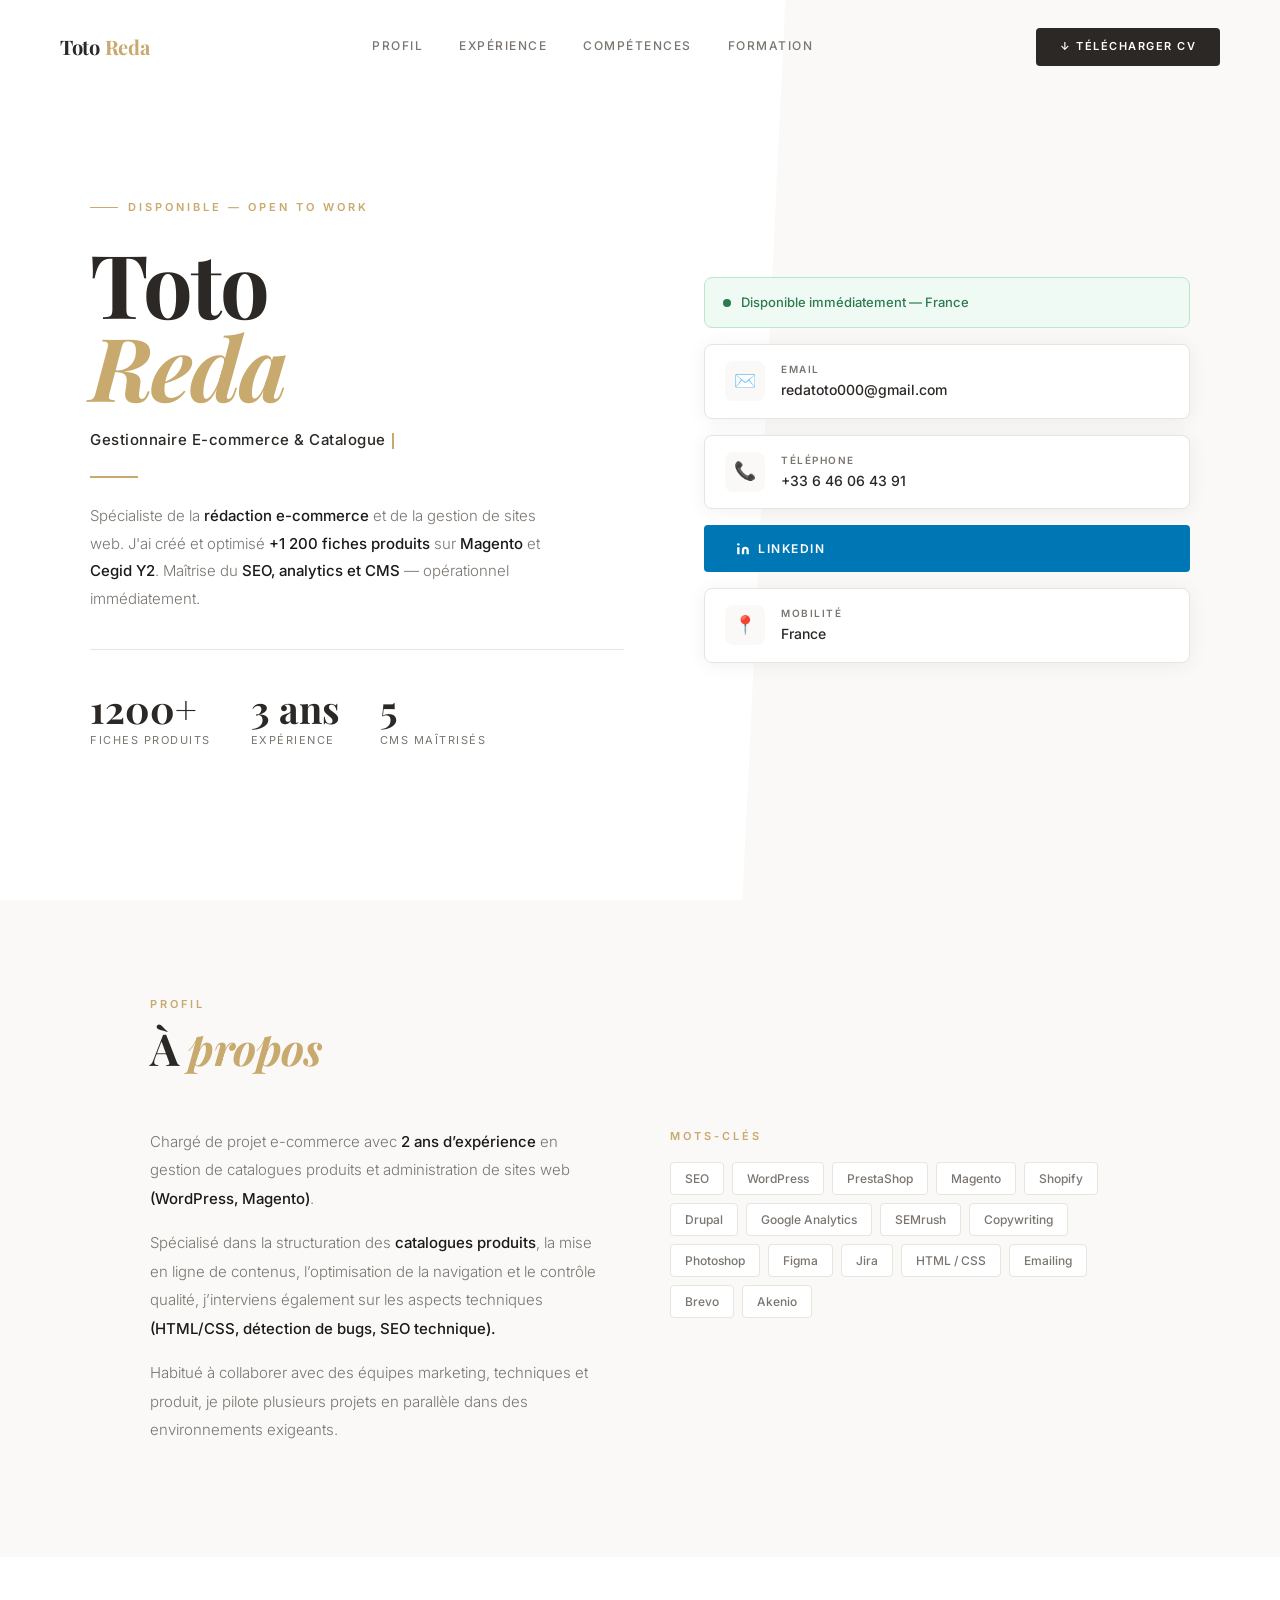
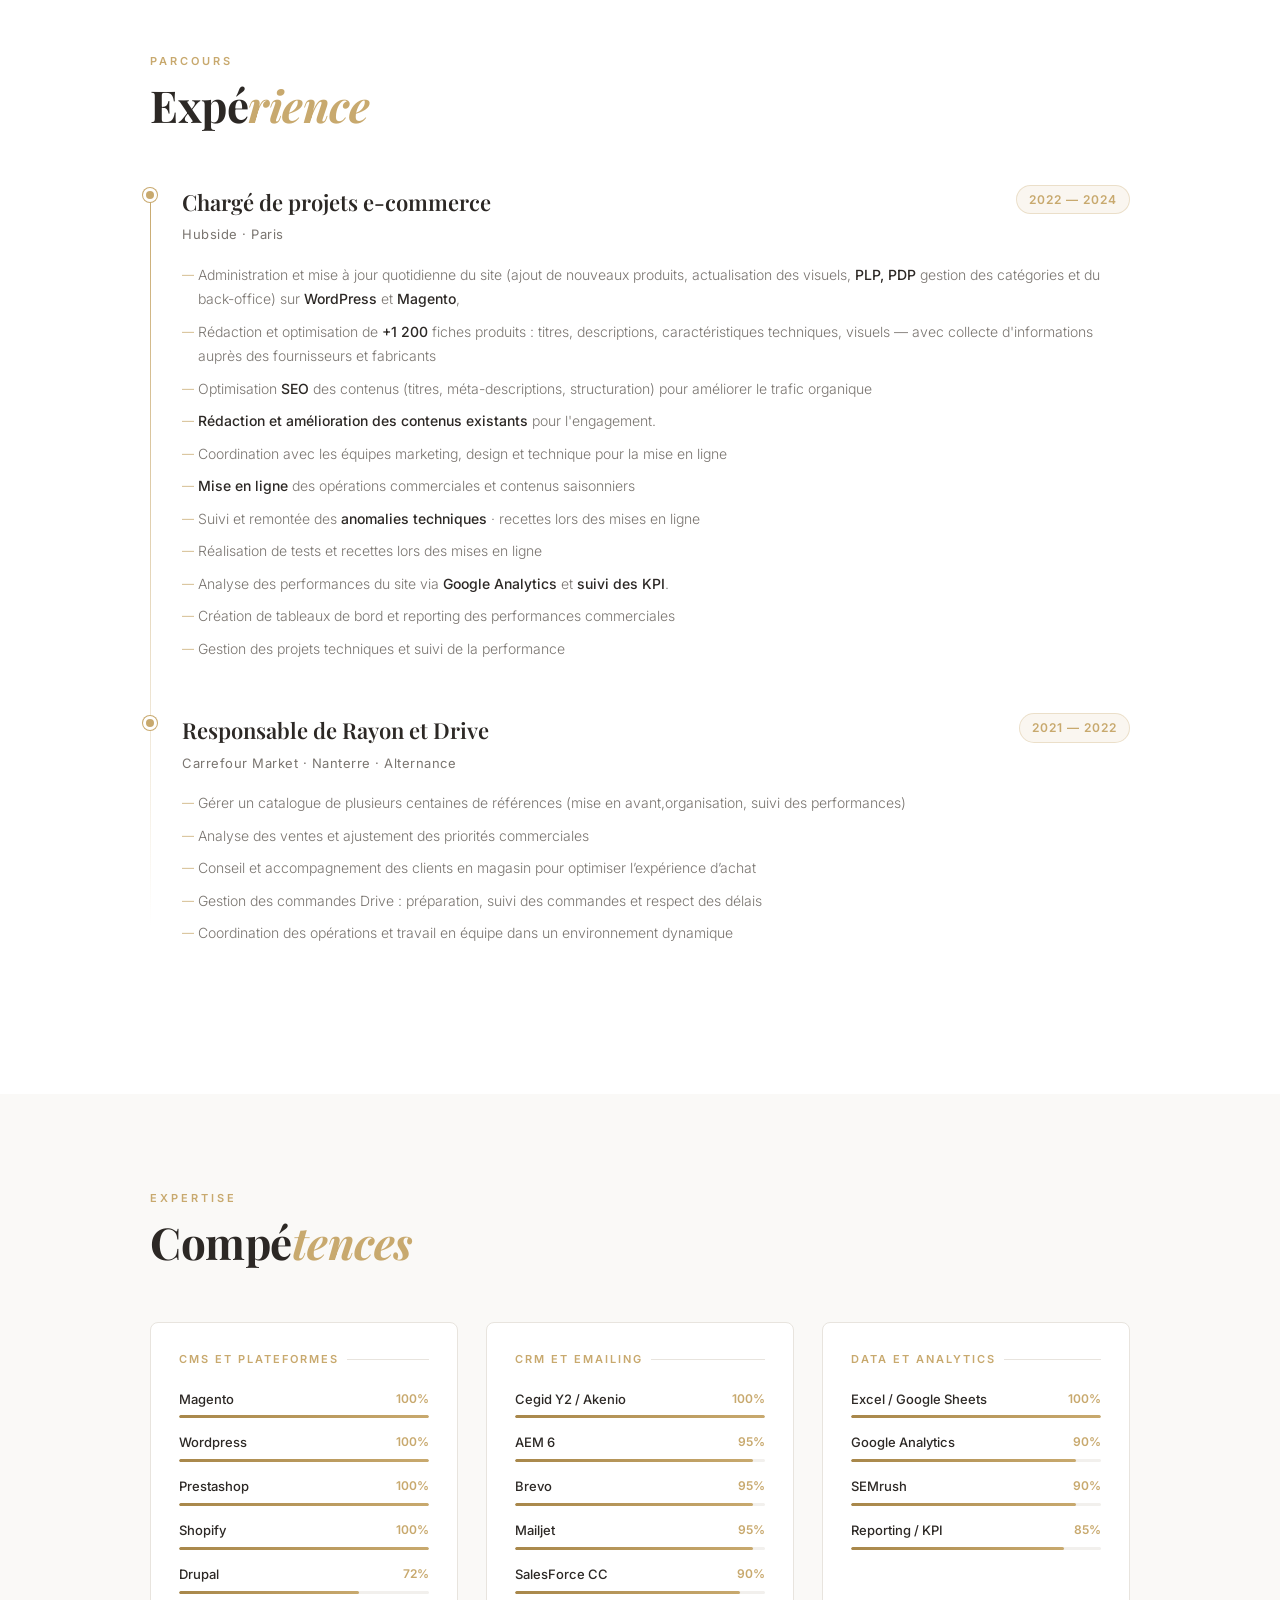
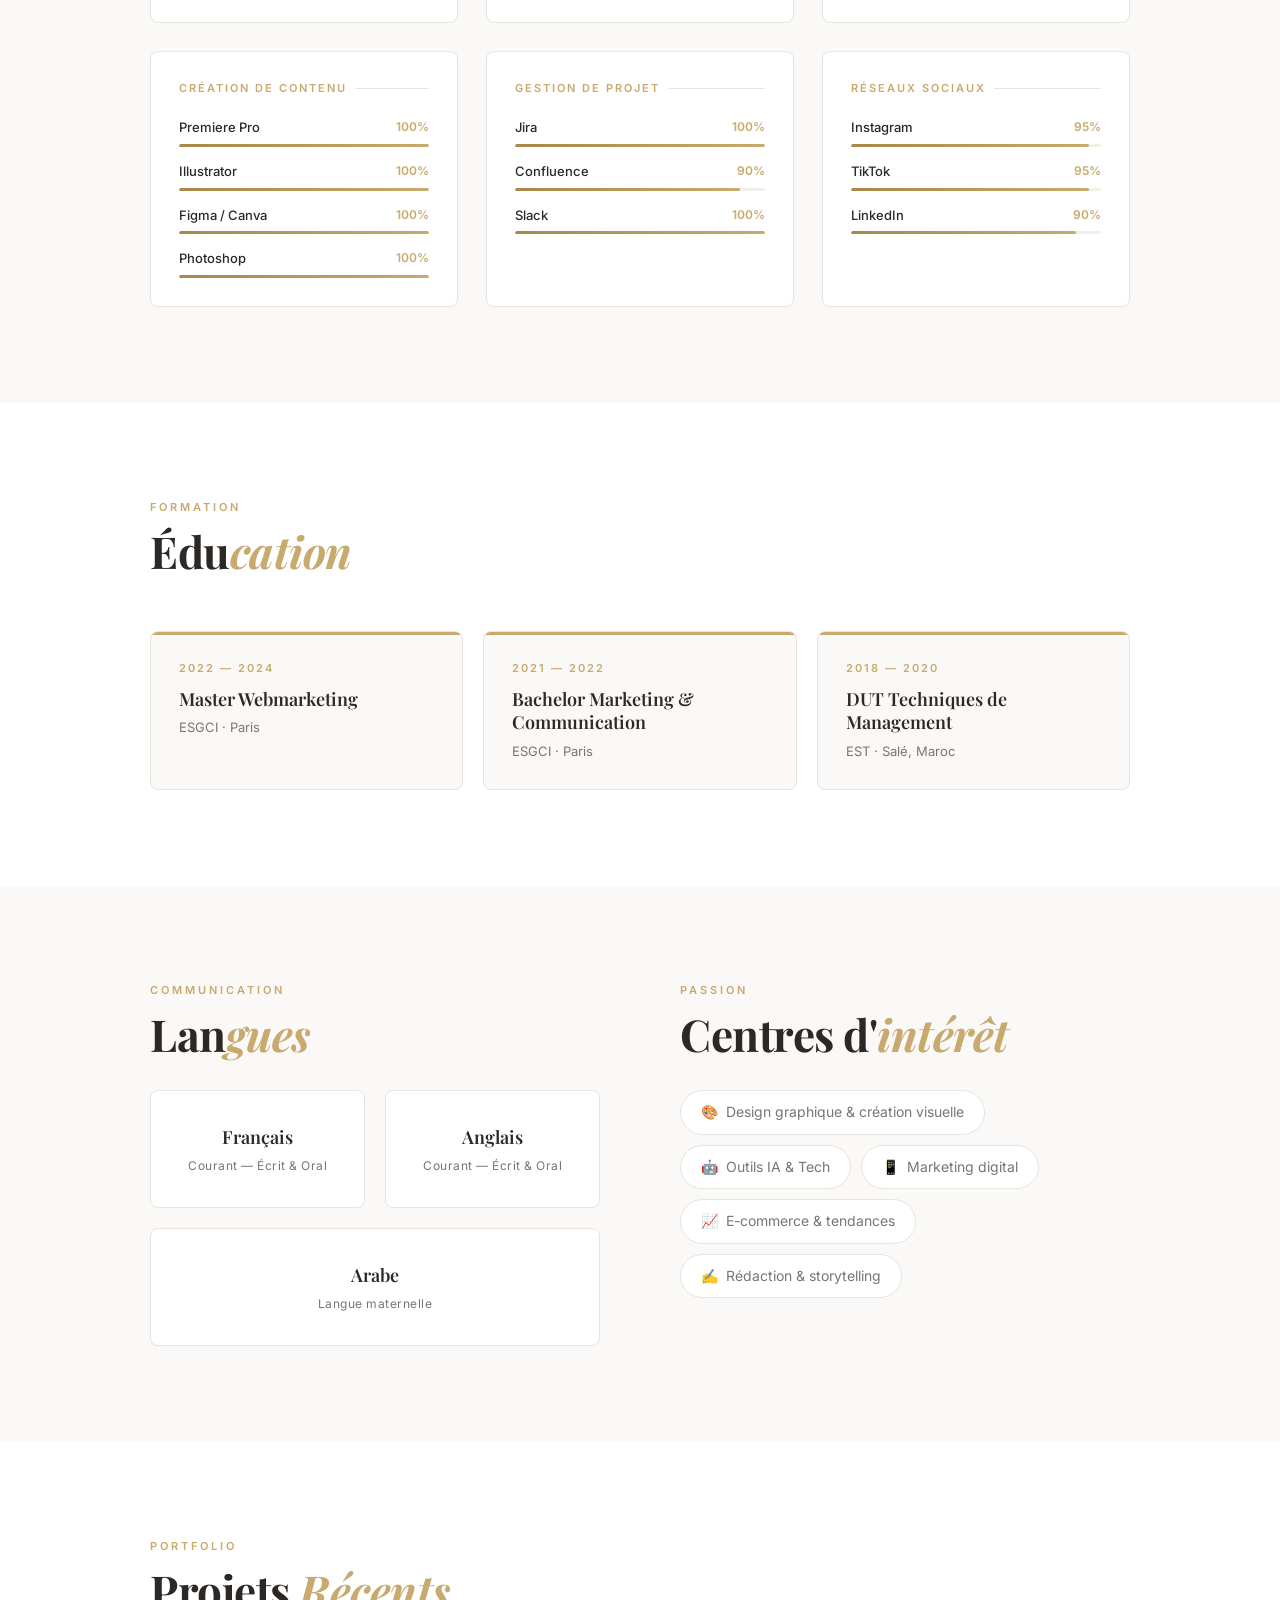
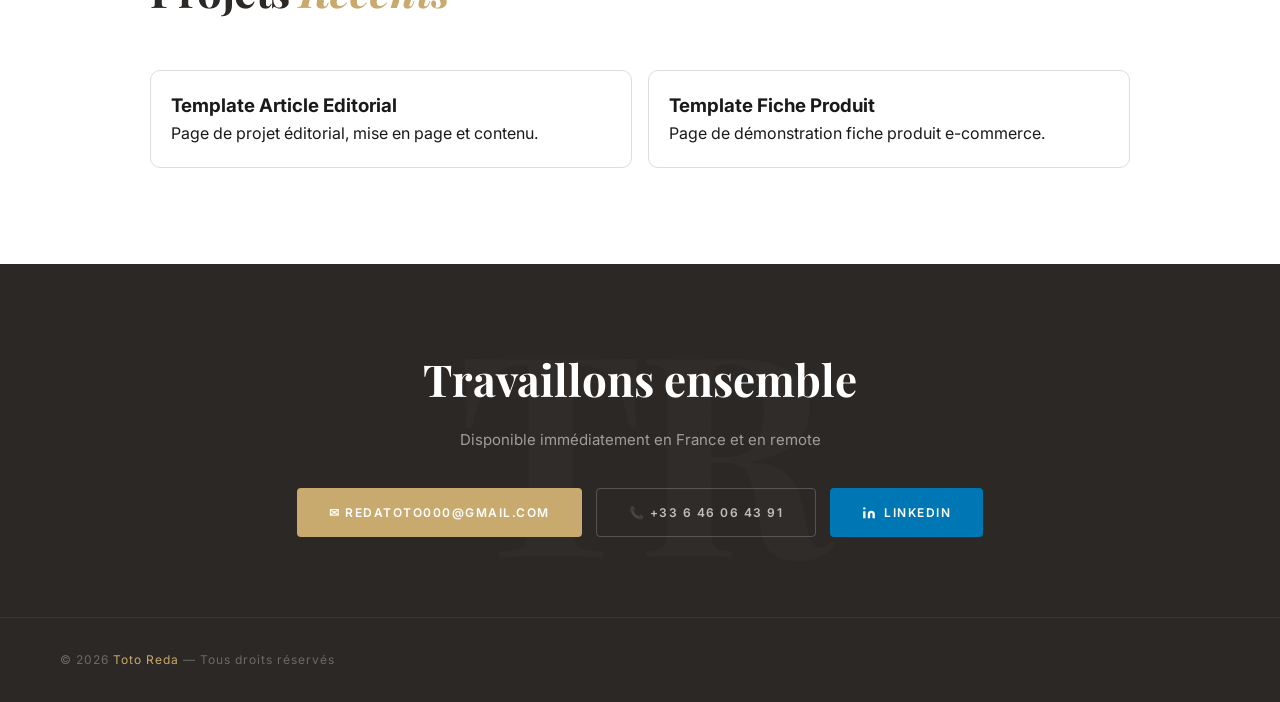
==== index.html @ 887079f6 "Update portfolio project titles to include 'Template'" ====
<!DOCTYPE html>
<html lang="fr">
<head>
  <meta charset="UTF-8">
  <meta name="viewport" content="width=device-width, initial-scale=1.0">
  <title>Toto Reda — Webmaster E-commerce & Rédacteur Fiches Produits</title>
  <meta name="description" content="CV de Toto Reda, spécialiste e-commerce, SEO et rédaction de 
  contenus. +1200 fiches produits, PrestaShop, WordPress, Magento.">
  <meta property="og:title" content="Toto Reda — Webmaster E-commerce">
  <meta property="og:description" content="+1200 fiches produits optimisées · SEO · PrestaShop
   · WordPress · Magento">
  <meta property="og:type" content="website">
  <link rel="icon" href="data:image/svg+xml,<svg xmlns='http://www.w3.org/2000/svg' viewBox='0 0 
  100 100'><text y='.9em' font-size='90'>💼</text></svg>">
  <link rel="stylesheet" href="css/style.css">
</head>
<body>

<!-- SCROLL PROGRESS -->
<div id="progress"></div>

<!-- ══════════════════════════════════
     NAVBAR
══════════════════════════════════ -->
<nav id="nav">
  <div class="nav-logo">Toto <span>Reda</span></div>
  <div class="nav-links">
    <a href="#about">Profil</a>
    <a href="#experience">Expérience</a>
    <a href="#skills">Compétences</a>
    <a href="#education">Formation</a>
  </div>
  <a href="#" onclick="window.print(); return false;" class="nav-pdf">↓ Télécharger CV</a>
</nav>

<!-- ══════════════════════════════════
     HERO
══════════════════════════════════ -->
<section id="hero">
  <div class="hero-line"></div>
  <div class="hero-inner">

    <!-- Left: Name + Info -->
    <div>
      <div class="hero-eyebrow">Disponible — Open to work</div>
      <h1 class="hero-name">Toto<br><em>Reda</em></h1>
      <div class="hero-role">
        <span id="typed-text"></span>
        <span id="typed-cursor"></span>
      </div>
      <div class="hero-divider"></div>
      <p class="hero-desc">
        Spécialiste de la <strong>rédaction e-commerce</strong> et de la gestion de sites web.
        J'ai créé et optimisé <strong>+1 200 fiches produits</strong> sur <strong>Magento</strong> et <strong>Cegid Y2</strong>.
        Maîtrise du <strong>SEO, analytics et CMS</strong> — opérationnel immédiatement.
      </p>
      <div class="hero-stats">
        <div>
          <div class="stat-num" data-target="1200" data-suffix="+">0</div>
          <div class="stat-label">Fiches produits</div>
        </div>
        <div>
          <div class="stat-num" data-target="3" data-suffix=" ans">0</div>
          <div class="stat-label">Expérience</div>
        </div>
        <div>
          <div class="stat-num" data-target="5" data-suffix="">0</div>
          <div class="stat-label">CMS maîtrisés</div>
        </div>
      </div>
    </div>

    <!-- Right: Contact cards -->
    <div class="hero-right">
      <div class="availability">
        <div class="avail-dot"></div>
        Disponible immédiatement — France
      </div>
      <a href="mailto:redatoto000@gmail.com" class="hero-contact-card">
        <div class="hcc-icon">✉️</div>
        <div>
          <div class="hcc-label">Email</div>
          <div class="hcc-value">redatoto000@gmail.com</div>
        </div>
      </a>
      <a href="tel:+33646064391" class="hero-contact-card">
        <div class="hcc-icon">📞</div>
        <div>
          <div class="hcc-label">Téléphone</div>
          <div class="hcc-value">+33 6 46 06 43 91</div>
        </div>
      </a>
      <a href="https://www.linkedin.com/in/redatoto/" target="_blank" class="btn-linkedin">
      <svg width="14" height="14" viewBox="0 0 24 24" fill="currentColor">
        <path d="M16 8a6 6 0 0 1 6 6v7h-4v-7a2 2 0 0 0-2-2 2 2 0 0 0-2 2v7h-4v-7a6 6 0 0 1 6-6z"/>
        <rect x="2" y="9" width="4" height="12"/><circle cx="4" cy="4" r="2"/>
      </svg>
      LinkedIn
    </a>
      <div class="hero-contact-card">
        <div class="hcc-icon">📍</div>
        <div>
          <div class="hcc-label">Mobilité</div>
          <div class="hcc-value">France</div>
        </div>
      </div>
    </div>

  </div>
</section>

<!-- ══════════════════════════════════
     ABOUT
══════════════════════════════════ -->
<div class="section-full" id="about" style="background:var(--cream)">
  <div class="section">
    <div class="section-tag">Profil</div>
    <h2 class="section-title">À <span>propos</span></h2>
    <div class="about-grid">
      <div class="about-text">
        <p>Chargé de projet e-commerce avec <strong>2 ans d’expérience</strong> en gestion de
            catalogues produits et administration de sites web <strong>(WordPress, Magento)</strong>. </p>
        <p>Spécialisé dans la structuration des <strong>catalogues produits</strong>, la mise en ligne de
contenus, l’optimisation de la navigation et le contrôle qualité, j’interviens
également sur les aspects techniques <strong>(HTML/CSS, détection de bugs, SEO
technique).</strong><p>
        <p>Habitué à collaborer avec des équipes marketing, techniques et produit, je
pilote plusieurs projets en parallèle dans des environnements exigeants.</p>
      </div>
      <div>
        <p class="section-tag" style="margin-bottom:16px">Mots-clés</p>
        <div class="about-tags">
          <span class="tag">SEO</span>
          <span class="tag">WordPress</span>
          <span class="tag">PrestaShop</span>
          <span class="tag">Magento</span>
          <span class="tag">Shopify</span>
          <span class="tag">Drupal</span>
          <span class="tag">Google Analytics</span>
          <span class="tag">SEMrush</span>
          <span class="tag">Copywriting</span>
          <span class="tag">Photoshop</span>
          <span class="tag">Figma</span>
          <span class="tag">Jira</span>
          <span class="tag">HTML / CSS</span>
          <span class="tag">Emailing</span>
          <span class="tag">Brevo</span>
          <span class="tag">Akenio</span>
        </div>
      </div>
    </div>
  </div>
</div>

<!-- ══════════════════════════════════
     EXPERIENCE
══════════════════════════════════ -->
<div class="section-full" id="experience">
  <div class="section">
    <div class="section-tag">Parcours</div>
    <h2 class="section-title">Expé<span>rience</span></h2>
    <div class="timeline">

      <!-- Job 1 -->
      <div class="tl-item">
        <div class="tl-dot"></div>
        <div class="tl-header">
          <div class="tl-role">Chargé de projets e-commerce</div>
          <div class="tl-date">2022 — 2024</div>
        </div>
        <div class="tl-company">Hubside · Paris</div>
        <ul class="tl-list">
          <li> Administration et mise à jour quotidienne du site (ajout de nouveaux produits, 
            actualisation des visuels, <strong>PLP, PDP</strong> gestion des catégories et du back-office) sur <strong> 
              WordPress</strong> et <strong>Magento</strong>, 
            </li>
          <li>Rédaction et optimisation de <strong>+1 200 </strong> fiches produits : titres, descriptions,
            caractéristiques techniques, visuels — avec collecte d'informations auprès
            des fournisseurs et fabricants</li>
          <li>Optimisation <strong>SEO</strong> des contenus (titres, méta-descriptions, structuration)
            pour améliorer le trafic organique </li>
          <li><strong>Rédaction et amélioration des contenus existants</strong> pour l'engagement.</li>
          <li>Coordination avec les équipes marketing, design et technique pour la
            mise en ligne</li>
          <li><strong>Mise en ligne</strong> des opérations commerciales et contenus saisonniers</li>
          <li>Suivi et remontée des <strong>anomalies techniques</strong> · recettes lors des mises en ligne</li>
          <li>Réalisation de tests et recettes lors des mises en ligne</li>
          <li>Analyse des performances du site via <strong>Google Analytics</strong> et <strong>suivi des KPI</strong>.</li>
          <li>Création de tableaux de bord et reporting des performances commerciales</li>
            <li>Gestion des projets techniques et suivi de la performance</li>
        </ul>
      </div>

      <!-- Job 2 -->
      <div class="tl-item">
        <div class="tl-dot"></div>
        <div class="tl-header">
          <div class="tl-role">Responsable de Rayon et Drive</div>
          <div class="tl-date">2021 — 2022</div>
        </div>
        <div class="tl-company">Carrefour Market · Nanterre · Alternance</div>
        <ul class="tl-list">
          <li>Gérer un catalogue de plusieurs centaines de références (mise en avant,organisation, suivi des performances)</li>
          <li>Analyse des ventes et ajustement des priorités commerciales
          <li>Conseil et accompagnement des clients en magasin pour optimiser l’expérience d’achat</li>
          <li>Gestion des commandes Drive : préparation, suivi des commandes et respect des délais</li>
          <li>Coordination des opérations et travail en équipe dans un environnement dynamique</li>
        </ul>
      </div>

    </div>
  </div>
</div>

<!-- ══════════════════════════════════
     SKILLS
══════════════════════════════════ -->
<div class="section-full" id="skills" style="background:var(--cream)">
  <div class="section">
    <div class="section-tag">Expertise</div>
    <h2 class="section-title">Compé<span>tences</span></h2>
    <div class="skills-grid">

      <div class="skill-group">
        <div class="sg-title">CMS et Plateformes</div>
        <div class="skill-item"><div class="skill-header"><span class="skill-name">Magento</span><span class="skill-pct">100%</span></div><div class="skill-bar"><div class="skill-fill" data-width="100"></div></div></div>
        <div class="skill-item"><div class="skill-header"><span class="skill-name">Wordpress</span><span class="skill-pct">100%</span></div><div class="skill-bar"><div class="skill-fill" data-width="100"></div></div></div>
        <div class="skill-item"><div class="skill-header"><span class="skill-name">Prestashop</span><span class="skill-pct">100%</span></div><div class="skill-bar"><div class="skill-fill" data-width="100"></div></div></div>
        <div class="skill-item"><div class="skill-header"><span class="skill-name">Shopify</span><span class="skill-pct">100%</span></div><div class="skill-bar"><div class="skill-fill" data-width="100"></div></div></div>
        <div class="skill-item"><div class="skill-header"><span class="skill-name">Drupal</span><span class="skill-pct">72%</span></div><div class="skill-bar"><div class="skill-fill" data-width="72"></div></div></div>
      </div>

      <div class="skill-group">
        <div class="sg-title">CRM et Emailing</div>
        <div class="skill-item"><div class="skill-header"><span class="skill-name">Cegid Y2 / Akenio</span><span class="skill-pct">100%</span></div><div class="skill-bar"><div class="skill-fill" data-width="100"></div></div></div>
        <div class="skill-item"><div class="skill-header"><span class="skill-name">AEM 6</span><span class="skill-pct">95%</span></div><div class="skill-bar"><div class="skill-fill" data-width="95"></div></div></div>
        <div class="skill-item"><div class="skill-header"><span class="skill-name">Brevo</span><span class="skill-pct">95%</span></div><div class="skill-bar"><div class="skill-fill" data-width="95"></div></div></div>
        <div class="skill-item"><div class="skill-header"><span class="skill-name">Mailjet</span><span class="skill-pct">95%</span></div><div class="skill-bar"><div class="skill-fill" data-width="95"></div></div></div>
        <div class="skill-item"><div class="skill-header"><span class="skill-name">SalesForce CC</span><span class="skill-pct">90%</span></div><div class="skill-bar"><div class="skill-fill" data-width="90"></div></div></div>
      </div>

      <div class="skill-group">
        <div class="sg-title">Data et Analytics</div>
        <div class="skill-item"><div class="skill-header"><span class="skill-name">Excel / Google Sheets</span><span class="skill-pct">100%</span></div><div class="skill-bar"><div class="skill-fill" data-width="100"></div></div></div>
        <div class="skill-item"><div class="skill-header"><span class="skill-name">Google Analytics</span><span class="skill-pct">90%</span></div><div class="skill-bar"><div class="skill-fill" data-width="90"></div></div></div>
        <div class="skill-item"><div class="skill-header"><span class="skill-name">SEMrush</span><span class="skill-pct">90%</span></div><div class="skill-bar"><div class="skill-fill" data-width="90"></div></div></div>
        <div class="skill-item"><div class="skill-header"><span class="skill-name">Reporting / KPI</span><span class="skill-pct">85%</span></div><div class="skill-bar"><div class="skill-fill" data-width="85"></div></div></div>
      </div>
      <div class="skill-group">
        <div class="sg-title">Création de contenu</div>
        <div class="skill-item"><div class="skill-header"><span class="skill-name">Premiere Pro</span><span class="skill-pct">100%</span></div><div class="skill-bar"><div class="skill-fill" data-width="100"></div></div></div>
        <div class="skill-item"><div class="skill-header"><span class="skill-name">Illustrator</span><span class="skill-pct">100%</span></div><div class="skill-bar"><div class="skill-fill" data-width="100"></div></div></div>
        <div class="skill-item"><div class="skill-header"><span class="skill-name">Figma / Canva</span><span class="skill-pct">100%</span></div><div class="skill-bar"><div class="skill-fill" data-width="100"></div></div></div>
        <div class="skill-item"><div class="skill-header"><span class="skill-name">Photoshop</span><span class="skill-pct">100%</span></div><div class="skill-bar"><div class="skill-fill" data-width="100"></div></div></div>
      </div>
      <div class="skill-group">
        <div class="sg-title">Gestion de projet</div>
        <div class="skill-item"><div class="skill-header"><span class="skill-name">Jira</span><span class="skill-pct">100%</span></div><div class="skill-bar"><div class="skill-fill" data-width="100"></div></div></div>
        <div class="skill-item"><div class="skill-header"><span class="skill-name">Confluence</span><span class="skill-pct">90%</span></div><div class="skill-bar"><div class="skill-fill" data-width="90"></div></div></div>
        <div class="skill-item"><div class="skill-header"><span class="skill-name">Slack</span><span class="skill-pct">100%</span></div><div class="skill-bar"><div class="skill-fill" data-width="100"></div></div></div>
      </div>
      <div class="skill-group">
        <div class="sg-title">Réseaux sociaux</div>
        
        <div class="skill-item"><div class="skill-header"><span class="skill-name">Instagram</span><span class="skill-pct">95%</span></div><div class="skill-bar"><div class="skill-fill" data-width="95"></div></div></div>
        <div class="skill-item"><div class="skill-header"><span class="skill-name">TikTok</span><span class="skill-pct">95%</span></div><div class="skill-bar"><div class="skill-fill" data-width="95"></div></div></div>
        <div class="skill-item"><div class="skill-header"><span class="skill-name">LinkedIn</span><span class="skill-pct">90%</span></div><div class="skill-bar"><div class="skill-fill" data-width="90"></div></div></div>
      </div>
    </div>
  </div>
</div>

<!-- ══════════════════════════════════
     EDUCATION
══════════════════════════════════ -->
<div class="section-full" id="education">
  <div class="section">
    <div class="section-tag">Formation</div>
    <h2 class="section-title">Édu<span>cation</span></h2>
    <div class="edu-grid">
      <div class="edu-card">
        <div class="edu-year">2022 — 2024</div>
        <div class="edu-degree">Master Webmarketing</div>
        <div class="edu-school">ESGCI · Paris</div>
      </div>
      <div class="edu-card">
        <div class="edu-year">2021 — 2022</div>
        <div class="edu-degree">Bachelor Marketing & Communication</div>
        <div class="edu-school">ESGCI · Paris</div>
      </div>
      <div class="edu-card">
        <div class="edu-year">2018 — 2020</div>
        <div class="edu-degree">DUT Techniques de Management</div>
        <div class="edu-school">EST · Salé, Maroc</div>
      </div>
    </div>
  </div>
</div>

<!-- ══════════════════════════════════
     LANGUAGES + INTERESTS
══════════════════════════════════ -->
<div class="section-full" id="languages" style="background:var(--cream)">
  <div class="section">
    <div class="lang-interests-grid">

      <div>
        <div class="section-tag">Communication</div>
        <h2 class="section-title" style="margin-bottom:32px">Lan<span>gues</span></h2>
        <div class="lang-grid">
          <div class="lang-card">
            <div class="lang-name">Français</div>
            <div class="lang-level">Courant — Écrit & Oral</div>
          </div>
          <div class="lang-card">
            <div class="lang-name">Anglais</div>
            <div class="lang-level">Courant — Écrit & Oral</div>
          </div>
          <div class="lang-card">
            <div class="lang-name">Arabe</div>
            <div class="lang-level">Langue maternelle</div>
          </div>
        </div>
      </div>

      <div>
        <div class="section-tag">Passion</div>
        <h2 class="section-title" style="margin-bottom:32px">Centres d'<span>intérêt</span></h2>
        <div class="interests-wrap">
          <div class="int-pill"><span>🎨</span> Design graphique & création visuelle</div>
          <div class="int-pill"><span>🤖</span> Outils IA & Tech</div>
          <div class="int-pill"><span>📱</span> Marketing digital</div>
          <div class="int-pill"><span>📈</span> E-commerce & tendances</div>
          <div class="int-pill"><span>✍️</span> Rédaction & storytelling</div>
        </div>
      </div>

    </div>
  </div>
</div>

<!-- ══════════════════════════════════
     PORTFOLIO
══════════════════════════════════ -->
<div class="section-full" id="portfolio" style="background:#fff">
  <div class="section">
    <div class="section-tag">Portfolio</div>
    <h2 class="section-title">Projets <span>Récents</span></h2>
    <div class="portfolio-grid" style="display:grid;gap:16px;grid-template-columns:repeat(auto-fit,minmax(240px,1fr));">
      <a href="portfolio-clean/article-editorial.html" class="portfolio-card" style="padding:20px;border:1px solid #ddd;border-radius:10px;text-decoration:none;color:inherit;">
        <h3>Template Article Editorial</h3>
        <p>Page de projet éditorial, mise en page et contenu.</p>
      </a>
      <a href="portfolio-clean/fiche-produit.html" class="portfolio-card" style="padding:20px;border:1px solid #ddd;border-radius:10px;text-decoration:none;color:inherit;">
        <h3>Template Fiche Produit</h3>
        <p>Page de démonstration fiche produit e-commerce.</p>
      </a>
    </div>
  </div>
</div>

<!-- ══════════════════════════════════
     CTA BANNER
══════════════════════════════════ -->
<div class="cta-banner">
  <h2>Travaillons ensemble</h2>
  <p>Disponible immédiatement en France et en remote</p>
  <div class="cta-btns">
    <a href="mailto:redatoto000@gmail.com" class="btn-gold">✉ redatoto000@gmail.com</a>
    <a href="tel:+33646064391" class="btn-white-outline">📞 +33 6 46 06 43 91</a>
    <a href="https://www.linkedin.com/in/redatoto/" target="_blank" class="btn-linkedin">
      <svg width="14" height="14" viewBox="0 0 24 24" fill="currentColor">
        <path d="M16 8a6 6 0 0 1 6 6v7h-4v-7a2 2 0 0 0-2-2 2 2 0 0 0-2 2v7h-4v-7a6 6 0 0 1 6-6z"/>
        <rect x="2" y="9" width="4" height="12"/><circle cx="4" cy="4" r="2"/>
      </svg>
      LinkedIn
    </a>
  </div>
</div>

<!-- ══════════════════════════════════
     FOOTER
══════════════════════════════════ -->
<footer>
  <p>© 2026 <span>Toto Reda</span> — Tous droits réservés</p>
</footer>

<!-- FLOATING BACK TO TOP BUTTON -->
<a href="#hero" id="backToTop" aria-label="Haut de page">↑</a>

<!-- JS loaded at end for performance -->
<script src="js/app.js"></script>

</body>
</html>
---- css/style.css ----
/* ============================================
   TOTO REDA — CV Premium
   style.css
   ============================================ */

@import url('https://fonts.googleapis.com/css2?family=Playfair+Display:wght@400;600;700&family=Inter:wght@300;400;500;600&display=swap');

/* ── VARIABLES ── */
:root {
  --white:        #ffffff;
  --cream:        #faf9f7;
  --light:        #f2f0ed;
  --border:       #e8e4de;
  --text:         #1a1a1a;
  --muted:        #7a7570;
  --accent:       #c8a96e;
  --accent-dark:  #a8874a;
  --dark:         #2c2825;
  --font-serif:   'Playfair Display', Georgia, serif;
  --font-sans:    'Inter', sans-serif;
  --shadow:       0 2px 20px rgba(0,0,0,0.06);
  --shadow-lg:    0 8px 40px rgba(0,0,0,0.10);
  --radius:       4px;
}

/* ── RESET ── */
*, *::before, *::after { box-sizing: border-box; margin: 0; padding: 0; }
html  { scroll-behavior: smooth; }
body  { font-family: var(--font-sans); background: var(--cream); color: var(--text); overflow-x: hidden; line-height: 1.6; }
a     { text-decoration: none; color: inherit; }
img   { max-width: 100%; }

/* ── SCROLL PROGRESS ── */
#progress {
  position: fixed; top: 0; left: 0; height: 2px;
  background: var(--accent); z-index: 300; width: 0; transition: width .1s;
}

/* ── NAVBAR ── */
nav {
  position: fixed; top: 0; left: 0; right: 0; z-index: 200;
  background: rgba(250,249,247,0);
  transition: all .4s;
  padding: 28px 60px;
  display: flex; align-items: center; justify-content: space-between;
}
nav.scrolled {
  background: rgba(250,249,247,.95);
  backdrop-filter: blur(12px);
  padding: 18px 60px;
  border-bottom: 1px solid var(--border);
  box-shadow: var(--shadow);
}
.nav-logo {
  font-family: var(--font-serif);
  font-size: 20px; font-weight: 700;
  color: var(--dark); letter-spacing: -.3px;
}
.nav-logo span { color: var(--accent); }
.nav-links { display: flex; gap: 36px; }
.nav-links a {
  font-size: 12px; font-weight: 500; letter-spacing: 1.5px; text-transform: uppercase;
  color: var(--muted); transition: color .2s; position: relative; padding-bottom: 3px;
}
.nav-links a::after {
  content: ''; position: absolute; bottom: 0; left: 0;
  width: 0; height: 1px; background: var(--accent); transition: width .3s;
}
.nav-links a:hover,
.nav-links a.active { color: var(--dark); }
.nav-links a:hover::after,
.nav-links a.active::after { width: 100%; }
.nav-pdf {
  font-size: 11px; font-weight: 600; letter-spacing: 1.5px; text-transform: uppercase;
  color: var(--white); background: var(--dark);
  padding: 10px 24px; border-radius: var(--radius);
  transition: all .2s;
}
.nav-pdf:hover { background: var(--accent); transform: translateY(-1px); box-shadow: 0 4px 16px rgba(200,169,110,.4); }

/* ── HERO ── */
#hero {
  min-height: 100vh; display: flex; align-items: center;
  padding: 120px 60px 80px;
  background: var(--white);
  position: relative; overflow: hidden;
}
.hero-line {
  position: absolute; top: 0; right: 0; bottom: 0;
  width: 42%; background: var(--cream);
  clip-path: polygon(8% 0, 100% 0, 100% 100%, 0% 100%);
}
.hero-inner {
  max-width: 1100px; margin: 0 auto; width: 100%;
  position: relative; z-index: 1;
  display: grid; grid-template-columns: 1.1fr 1fr; gap: 80px; align-items: center;
}
.hero-eyebrow {
  display: inline-flex; align-items: center; gap: 10px;
  font-size: 11px; font-weight: 600; letter-spacing: 3px; text-transform: uppercase;
  color: var(--accent); margin-bottom: 24px;
}
.hero-eyebrow::before { content: ''; width: 28px; height: 1px; background: var(--accent); display: block; }
.hero-name {
  font-family: var(--font-serif);
  font-size: clamp(48px, 7vw, 88px);
  font-weight: 700; line-height: .95;
  letter-spacing: -2px; color: var(--dark);
  margin-bottom: 20px;
}
.hero-name em { font-style: italic; color: var(--accent); }
.hero-role {
  font-size: 15px; font-weight: 400; color: var(--muted);
  margin-bottom: 8px; letter-spacing: .5px;
}

#typed-text  { color: var(--dark); font-weight: 500; }
#typed-cursor {
  display: inline-block; width: 2px; height: 16px;
  background: var(--accent); margin-left: 2px;
  vertical-align: middle; animation: blink .8s infinite;
}
@keyframes blink { 0%,100%{opacity:1} 50%{opacity:0} }
.hero-divider { width: 48px; height: 2px; background: var(--accent); margin: 24px 0; }
.hero-desc {
  font-size: 15px; line-height: 1.85; color: var(--muted);
  font-weight: 300; max-width: 480px; margin-bottom: 36px;
}
.hero-desc strong { color: var(--text); font-weight: 500; }
.hero-btns { display: flex; gap: 12px; flex-wrap: wrap; margin-bottom: 52px; }
.hero-stats { display: flex; gap: 40px; padding-top: 40px; border-top: 1px solid var(--border); }
.stat-num {
  font-family: var(--font-serif); font-size: 38px; font-weight: 700;
  color: var(--dark); line-height: 1;
}
.stat-num span { color: var(--accent); font-size: 28px; }
.stat-label { font-size: 11px; color: var(--muted); letter-spacing: 1.5px; text-transform: uppercase; margin-top: 4px; }
.hero-right  { display: flex; flex-direction: column; gap: 16px; }
.hero-contact-card {
  display: flex; align-items: center; gap: 16px;
  background: var(--white); border: 1px solid var(--border);
  padding: 16px 20px; border-radius: 8px;
  transition: all .25s; box-shadow: var(--shadow);
}
.hero-contact-card:hover { border-color: var(--accent); transform: translateX(4px); box-shadow: var(--shadow-lg); }
.hcc-icon {
  width: 40px; height: 40px; background: var(--cream);
  border-radius: 8px; display: flex; align-items: center; justify-content: center;
  font-size: 18px; flex-shrink: 0;
}
.hcc-label  { font-size: 10px; font-weight: 600; letter-spacing: 1.5px; text-transform: uppercase; color: var(--muted); }
.hcc-value  { font-size: 14px; font-weight: 500; color: var(--dark); margin-top: 2px; }
.availability {
  display: flex; align-items: center; gap: 10px;
  background: #f0faf4; border: 1px solid #b8e8c8;
  padding: 14px 18px; border-radius: 8px;
  font-size: 13px; font-weight: 500; color: #2d7a4f;
}
.avail-dot {
  width: 8px; height: 8px; border-radius: 50%;
  background: #2d7a4f; animation: pulse 2s infinite; flex-shrink: 0;
}
@keyframes pulse {
  0%,100% { box-shadow: 0 0 0 0 rgba(45,122,79,.4); }
  70%      { box-shadow: 0 0 0 8px rgba(45,122,79,0); }
}

/* ── BUTTONS ── */
.btn-primary {
  font-size: 12px; font-weight: 600; letter-spacing: 1.5px; text-transform: uppercase;
  background: var(--dark); color: var(--white);
  padding: 13px 28px; border-radius: var(--radius);
  display: inline-flex; align-items: center; gap: 8px; transition: all .2s;
}
.btn-primary:hover { background: var(--accent); transform: translateY(-2px); box-shadow: 0 6px 20px rgba(200,169,110,.35); }
.btn-outline {
  font-size: 12px; font-weight: 600; letter-spacing: 1.5px; text-transform: uppercase;
  border: 1.5px solid var(--border); color: var(--muted);
  padding: 13px 28px; border-radius: var(--radius); transition: all .2s;
}
.btn-outline:hover { border-color: var(--dark); color: var(--dark); }
.btn-gold {
  font-size: 12px; font-weight: 600; letter-spacing: 1.5px; text-transform: uppercase;
  background: var(--accent); color: var(--white);
  padding: 14px 32px; border-radius: var(--radius);
  display: inline-flex; align-items: center; gap: 8px; transition: all .2s;
}
.btn-gold:hover { background: var(--accent-dark); transform: translateY(-2px); box-shadow: 0 8px 24px rgba(200,169,110,.4); }
.btn-white-outline {
  font-size: 12px; font-weight: 600; letter-spacing: 1.5px; text-transform: uppercase;
  border: 1.5px solid rgba(255,255,255,.2); color: rgba(255,255,255,.7);
  padding: 14px 32px; border-radius: var(--radius); transition: all .2s;
}
.btn-white-outline:hover { border-color: var(--white); color: var(--white); }
.btn-linkedin {
  font-size: 12px; font-weight: 600; letter-spacing: 1.5px; text-transform: uppercase;
  background: #0077b5; color: var(--white);
  padding: 14px 32px; border-radius: var(--radius);
  display: inline-flex; align-items: center; gap: 8px;
  transition: all .2s;
}
.btn-linkedin:hover {
  background: #005f94;
  transform: translateY(-2px);
  box-shadow: 0 8px 24px rgba(0,119,181,.4);
}
/* ── SECTIONS ── */
.section      { padding: 96px 60px; max-width: 1100px; margin: 0 auto; }
.section-full { padding: 96px 0; background: var(--white); }
.section-full .section { padding-top: 0; padding-bottom: 0; }
.section-tag  {
  font-size: 11px; font-weight: 600; letter-spacing: 3px; text-transform: uppercase;
  color: var(--accent); margin-bottom: 10px;
}
.section-title {
  font-family: var(--font-serif); font-size: clamp(28px,4vw,44px);
  font-weight: 700; line-height: 1.1; letter-spacing: -.5px;
  margin-bottom: 56px; color: var(--dark);
}
.section-title span { color: var(--accent); font-style: italic; }

/* ── ABOUT ── */
.about-grid  { display: grid; grid-template-columns: 1fr 1fr; gap: 60px; align-items: start; }
.about-text p { font-size: 15px; line-height: 1.9; color: var(--muted); font-weight: 300; margin-bottom: 16px; }
.about-text p strong { color: var(--text); font-weight: 500; }
.about-tags  { display: flex; flex-wrap: wrap; gap: 8px; margin-top: 8px; }
.tag {
  font-size: 12px; font-weight: 500; padding: 6px 14px;
  border: 1px solid var(--border); border-radius: var(--radius);
  color: var(--muted); background: var(--white);
  transition: all .2s; cursor: default;
}
.tag:hover { border-color: var(--accent); color: var(--dark); }

/* ── TIMELINE ── */
.timeline { position: relative; padding-left: 32px; }
.timeline::before {
  content: ''; position: absolute; left: 0; top: 6px; bottom: 20px;
  width: 1px; background: linear-gradient(to bottom, var(--accent), transparent);
}
.tl-item {
  position: relative; margin-bottom: 52px;
  opacity: 0; transform: translateY(16px);
  transition: opacity .55s, transform .55s;
}
.tl-item.vis { opacity: 1; transform: none; }
.tl-dot {
  position: absolute; left: -36px; top: 6px;
  width: 8px; height: 8px; border-radius: 50%;
  background: var(--accent);
  box-shadow: 0 0 0 3px var(--white), 0 0 0 4px var(--accent);
}
.tl-header { display: flex; align-items: flex-start; justify-content: space-between; flex-wrap: wrap; gap: 8px; margin-bottom: 4px; }
.tl-role    { font-family: var(--font-serif); font-size: 22px; font-weight: 600; color: var(--dark); }
.tl-date    {
  font-size: 12px; font-weight: 600; letter-spacing: 1px; color: var(--accent);
  background: rgba(200,169,110,.1); border: 1px solid rgba(200,169,110,.3);
  padding: 4px 12px; border-radius: 20px; white-space: nowrap;
}
.tl-company { font-size: 13px; color: var(--muted); margin-bottom: 18px; letter-spacing: .5px; }
.tl-list    { list-style: none; display: flex; flex-direction: column; gap: 8px; }
.tl-list li {
  font-size: 14px; color: var(--muted); line-height: 1.75;
  padding-left: 16px; position: relative; font-weight: 300;
}
.tl-list li::before { content: '—'; position: absolute; left: 0; color: var(--accent); font-size: 12px; top: 1px; }
.tl-list li strong { color: var(--dark); font-weight: 500; }

/* ── SKILLS ── */
.skills-grid { display: grid; grid-template-columns: repeat(auto-fit, minmax(240px, 1fr)); gap: 28px; }
.skill-group {
  background: var(--white); border: 1px solid var(--border);
  border-radius: 8px; padding: 28px;
  opacity: 0; transform: translateY(16px);
  transition: opacity .5s, transform .5s, box-shadow .3s, border-color .3s;
}
.skill-group.vis { opacity: 1; transform: none; }
.skill-group:hover { box-shadow: var(--shadow-lg); border-color: rgba(200,169,110,.3); }
.sg-title {
  font-size: 11px; font-weight: 600; letter-spacing: 2px; text-transform: uppercase;
  color: var(--accent); margin-bottom: 20px;
  display: flex; align-items: center; gap: 8px;
}
.sg-title::after { content: ''; flex: 1; height: 1px; background: var(--border); }
.skill-item  { margin-bottom: 14px; }
.skill-item:last-child { margin-bottom: 0; }
.skill-header{ display: flex; justify-content: space-between; margin-bottom: 6px; }
.skill-name  { font-size: 13px; font-weight: 500; color: var(--dark); }
.skill-pct   { font-size: 12px; font-weight: 600; color: var(--accent); }
.skill-bar   { height: 3px; background: var(--light); border-radius: 2px; overflow: hidden; }
.skill-fill  {
  height: 100%; background: linear-gradient(90deg, var(--accent-dark), var(--accent));
  border-radius: 2px; width: 0;
  transition: width 1.1s cubic-bezier(.4,0,.2,1);
}

/* ── EDUCATION ── */
.edu-grid { display: grid; grid-template-columns: repeat(auto-fit, minmax(240px, 1fr)); gap: 20px; }
.edu-card {
  background: var(--cream); border: 1px solid var(--border);
  border-radius: 8px; padding: 28px; position: relative; overflow: hidden;
  opacity: 0; transform: translateY(16px);
  transition: opacity .5s, transform .5s, box-shadow .3s;
}
.edu-card.vis { opacity: 1; transform: none; }
.edu-card:hover { box-shadow: var(--shadow-lg); }
.edu-card::before { content: ''; position: absolute; top: 0; left: 0; right: 0; height: 3px; background: var(--accent); }
.edu-year   { font-size: 11px; font-weight: 600; letter-spacing: 2px; text-transform: uppercase; color: var(--accent); margin-bottom: 10px; }
.edu-degree { font-family: var(--font-serif); font-size: 18px; font-weight: 600; line-height: 1.3; color: var(--dark); margin-bottom: 6px; }
.edu-school { font-size: 13px; color: var(--muted); }

/* ── LANGUAGES ── */
.lang-grid { display: flex; gap: 20px; flex-wrap: wrap; }
.lang-card {
  flex: 1; min-width: 180px; text-align: center;
  background: var(--white); border: 1px solid var(--border);
  border-radius: 8px; padding: 32px 20px;
  opacity: 0; transform: translateY(16px);
  transition: opacity .5s, transform .5s, box-shadow .3s, border-color .3s;
}
.lang-card.vis { opacity: 1; transform: none; }
.lang-card:hover { border-color: var(--accent); box-shadow: var(--shadow-lg); }
.lang-flag  { font-size: 36px; margin-bottom: 12px; }
.lang-name  { font-family: var(--font-serif); font-size: 18px; font-weight: 600; color: var(--dark); margin-bottom: 4px; }
.lang-level { font-size: 12px; color: var(--muted); letter-spacing: .5px; }

/* ── INTERESTS ── */
.interests-wrap { display: flex; flex-wrap: wrap; gap: 10px; }
.int-pill {
  display: flex; align-items: center; gap: 8px;
  border: 1px solid var(--border); border-radius: 100px;
  padding: 10px 20px; font-size: 14px; font-weight: 400;
  background: var(--white); color: var(--muted);
  opacity: 0; transform: translateY(8px);
  transition: opacity .4s, transform .4s, border-color .2s, color .2s;
}
.int-pill.vis { opacity: 1; transform: none; }
.int-pill:hover { border-color: var(--accent); color: var(--dark); }

/* ── LANG + INTERESTS GRID ── */
.lang-interests-grid { display: grid; grid-template-columns: 1fr 1fr; gap: 80px; align-items: start; }

/* ── CTA BANNER ── */
.cta-banner {
  background: var(--dark); padding: 80px 60px; text-align: center;
  position: relative; overflow: hidden;
}
.cta-banner::before {
  content: 'TR'; position: absolute; top: 50%; left: 50%; transform: translate(-50%,-50%);
  font-family: var(--font-serif); font-size: 280px; font-weight: 700;
  color: rgba(255,255,255,.02); line-height: 1; pointer-events: none; letter-spacing: -8px;
}
.cta-banner h2 { font-family: var(--font-serif); font-size: clamp(28px,4vw,44px); font-weight: 700; color: var(--white); margin-bottom: 14px; position: relative; }
.cta-banner p  { font-size: 15px; color: rgba(255,255,255,.55); margin-bottom: 36px; position: relative; }
.cta-btns      { display: flex; justify-content: center; gap: 14px; flex-wrap: wrap; position: relative; }

/* ── FOOTER ── */
footer {
  background: var(--dark); border-top: 1px solid rgba(255,255,255,.06);
  padding: 32px 60px;
  display: flex; align-items: center; justify-content: space-between; flex-wrap: wrap; gap: 16px;
}
footer p    { font-size: 12px; color: rgba(255,255,255,.3); letter-spacing: 1px; }
footer span { color: var(--accent); }
#backToTop {
  position: fixed; bottom: 32px; right: 32px; z-index: 500;
  width: 44px; height: 44px; border-radius: 50%;
  background: var(--dark); color: var(--white);
  display: flex; align-items: center; justify-content: center;
  font-size: 18px; font-weight: 600;
  box-shadow: 0 4px 20px rgba(0,0,0,0.2);
  border: 1.5px solid var(--border);
  opacity: 0; visibility: hidden;
  transform: translateY(12px);
  transition: opacity .3s, transform .3s, visibility .3s, background .2s;
  text-decoration: none;
}
#backToTop.visible {
  opacity: 1; visibility: visible; transform: translateY(0);
}
#backToTop:hover {
  background: var(--accent);
  border-color: var(--accent);
  transform: translateY(-3px);
  box-shadow: 0 8px 24px rgba(200,169,110,.4);
}

/* ── RESPONSIVE ── */
@media (max-width: 900px) {
  nav, nav.scrolled { padding: 16px 24px; }
  .nav-links        { display: none; }
  #hero             { padding: 100px 24px 60px; }
  .hero-inner       { grid-template-columns: 1fr; gap: 48px; }
  .hero-line        { display: none; }
  .section          { padding: 72px 24px; }
  .about-grid       { grid-template-columns: 1fr; gap: 40px; }
  .lang-interests-grid { grid-template-columns: 1fr; gap: 48px; }
  .cta-banner       { padding: 60px 24px; }
  footer            { padding: 28px 24px; }
}

/* ── PRINT ── */
@media print {
  nav, #progress, .cta-banner, footer { display: none; }
  body { background: white; }
  .section { padding: 40px 0; }
  .tl-item, .skill-group, .edu-card, .lang-card, .int-pill { opacity: 1 !important; transform: none !important; }
  .skill-fill { transition: none !important; }
}
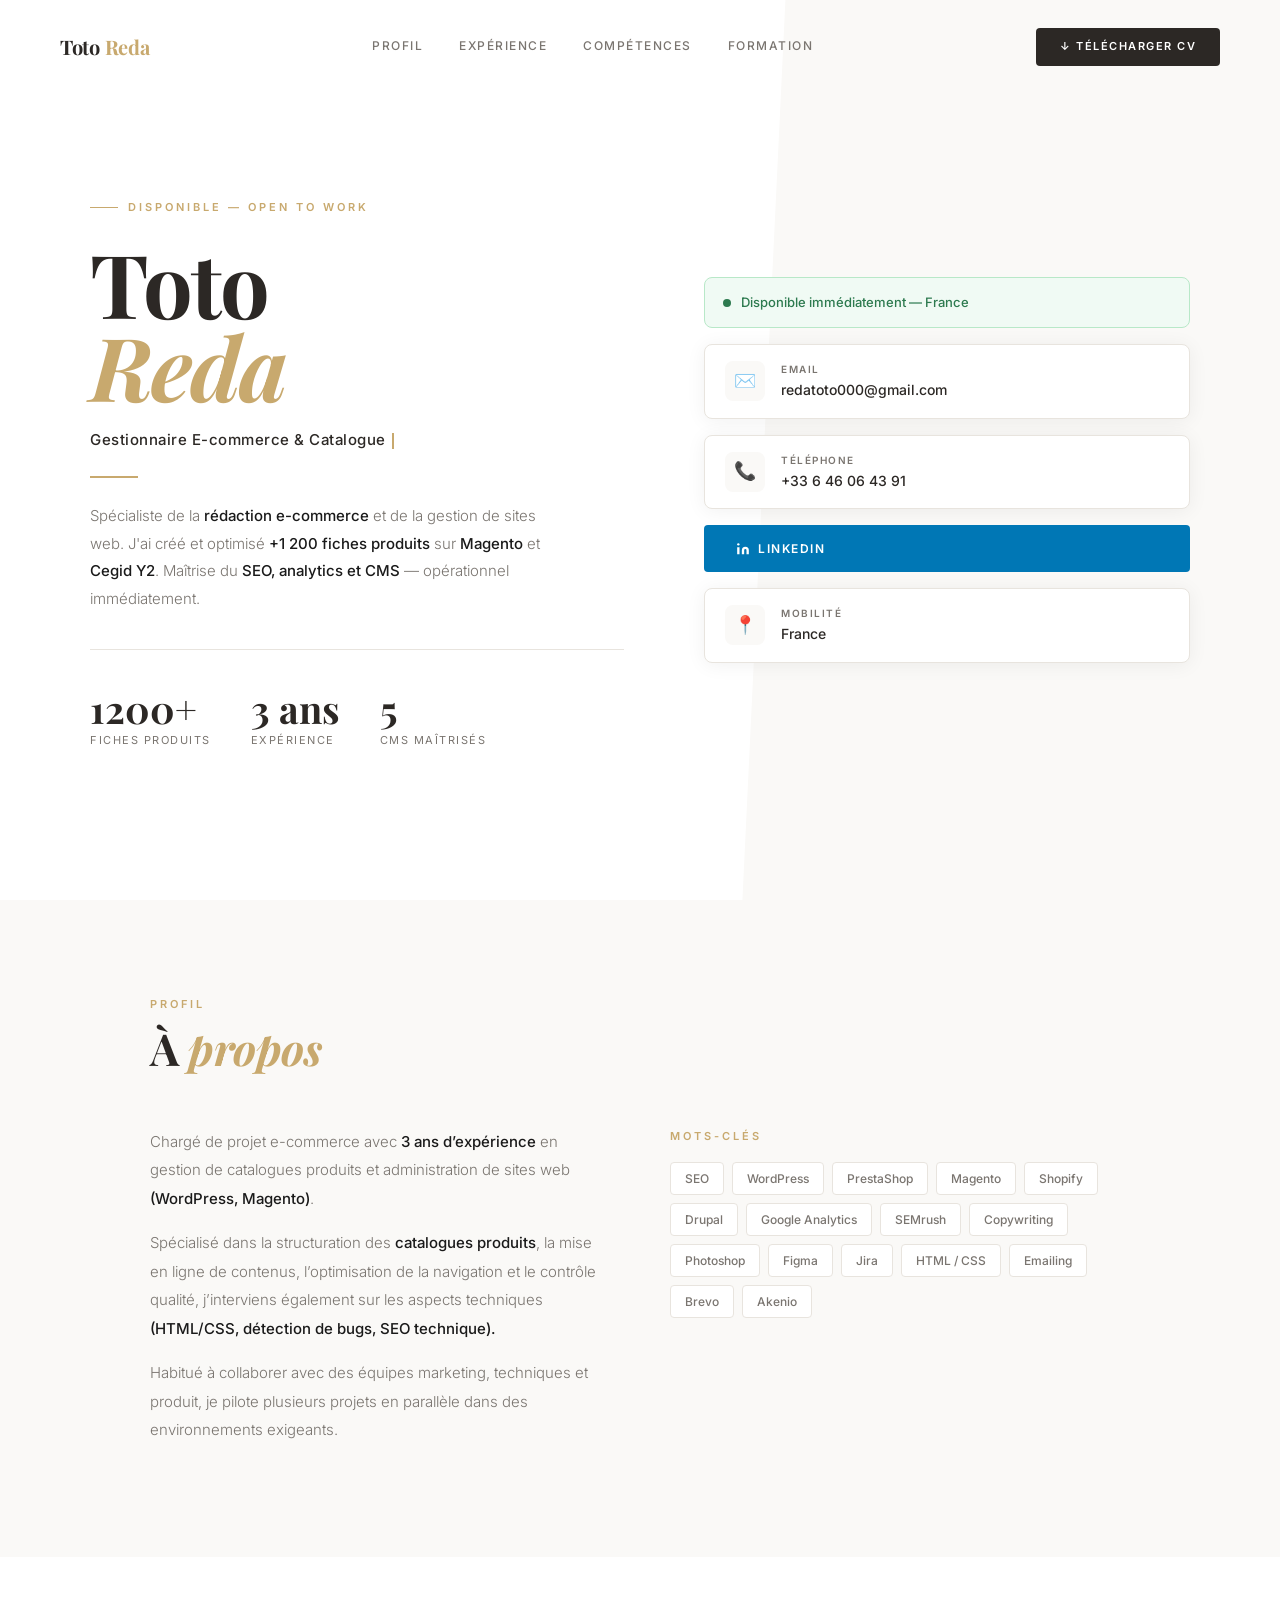
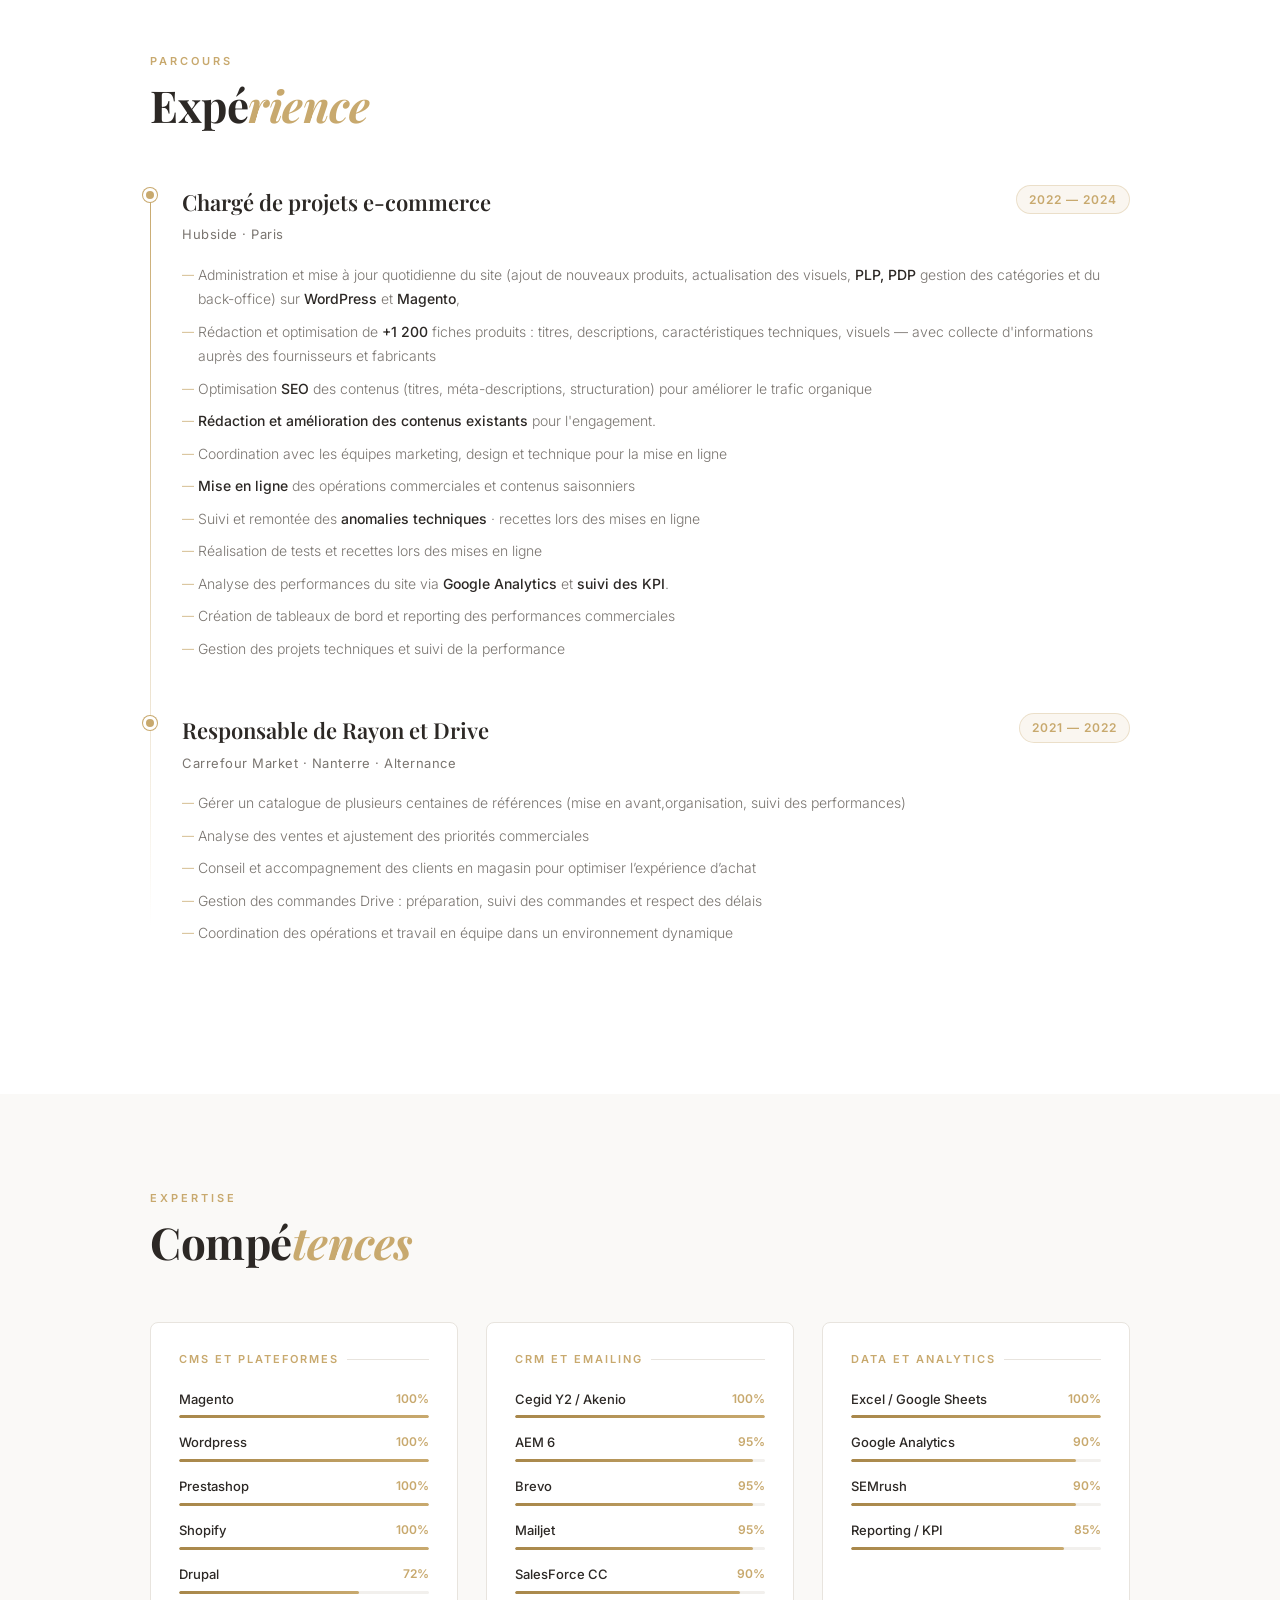
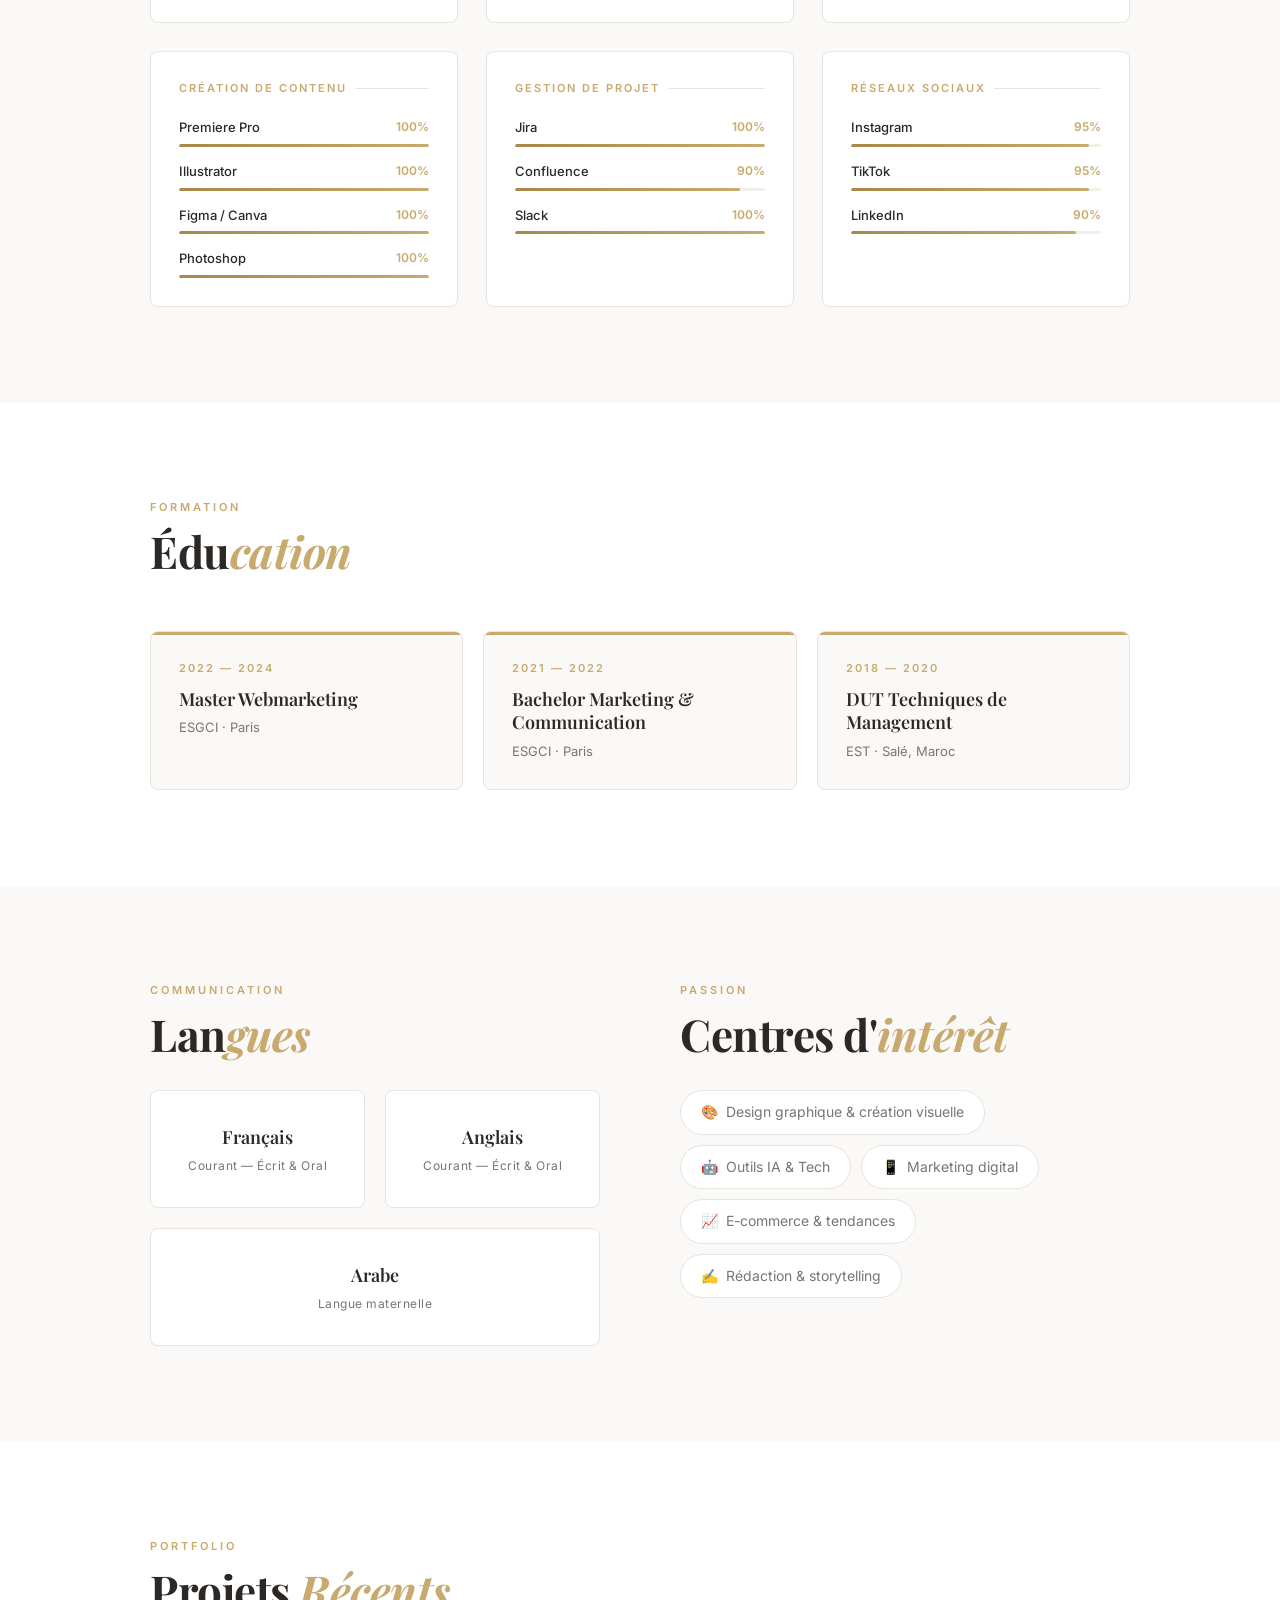
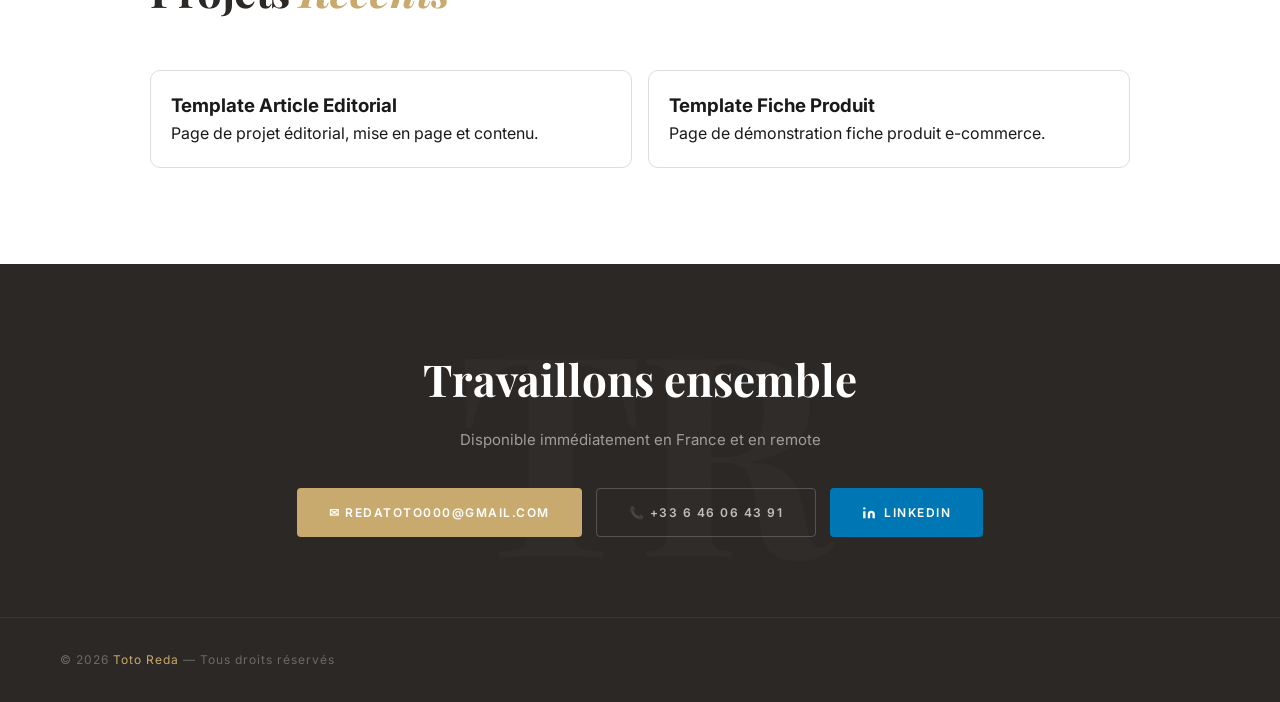
==== commit 2fa0508c: "Update experience from 2 to 3 years in profile" ====
--- a/index.html
+++ b/index.html
@@ -118,7 +118,7 @@
     <h2 class="section-title">À <span>propos</span></h2>
     <div class="about-grid">
       <div class="about-text">
-        <p>Chargé de projet e-commerce avec <strong>2 ans d’expérience</strong> en gestion de
+        <p>Chargé de projet e-commerce avec <strong> 3 ans d’expérience</strong> en gestion de
             catalogues produits et administration de sites web <strong>(WordPress, Magento)</strong>. </p>
         <p>Spécialisé dans la structuration des <strong>catalogues produits</strong>, la mise en ligne de
 contenus, l’optimisation de la navigation et le contrôle qualité, j’interviens
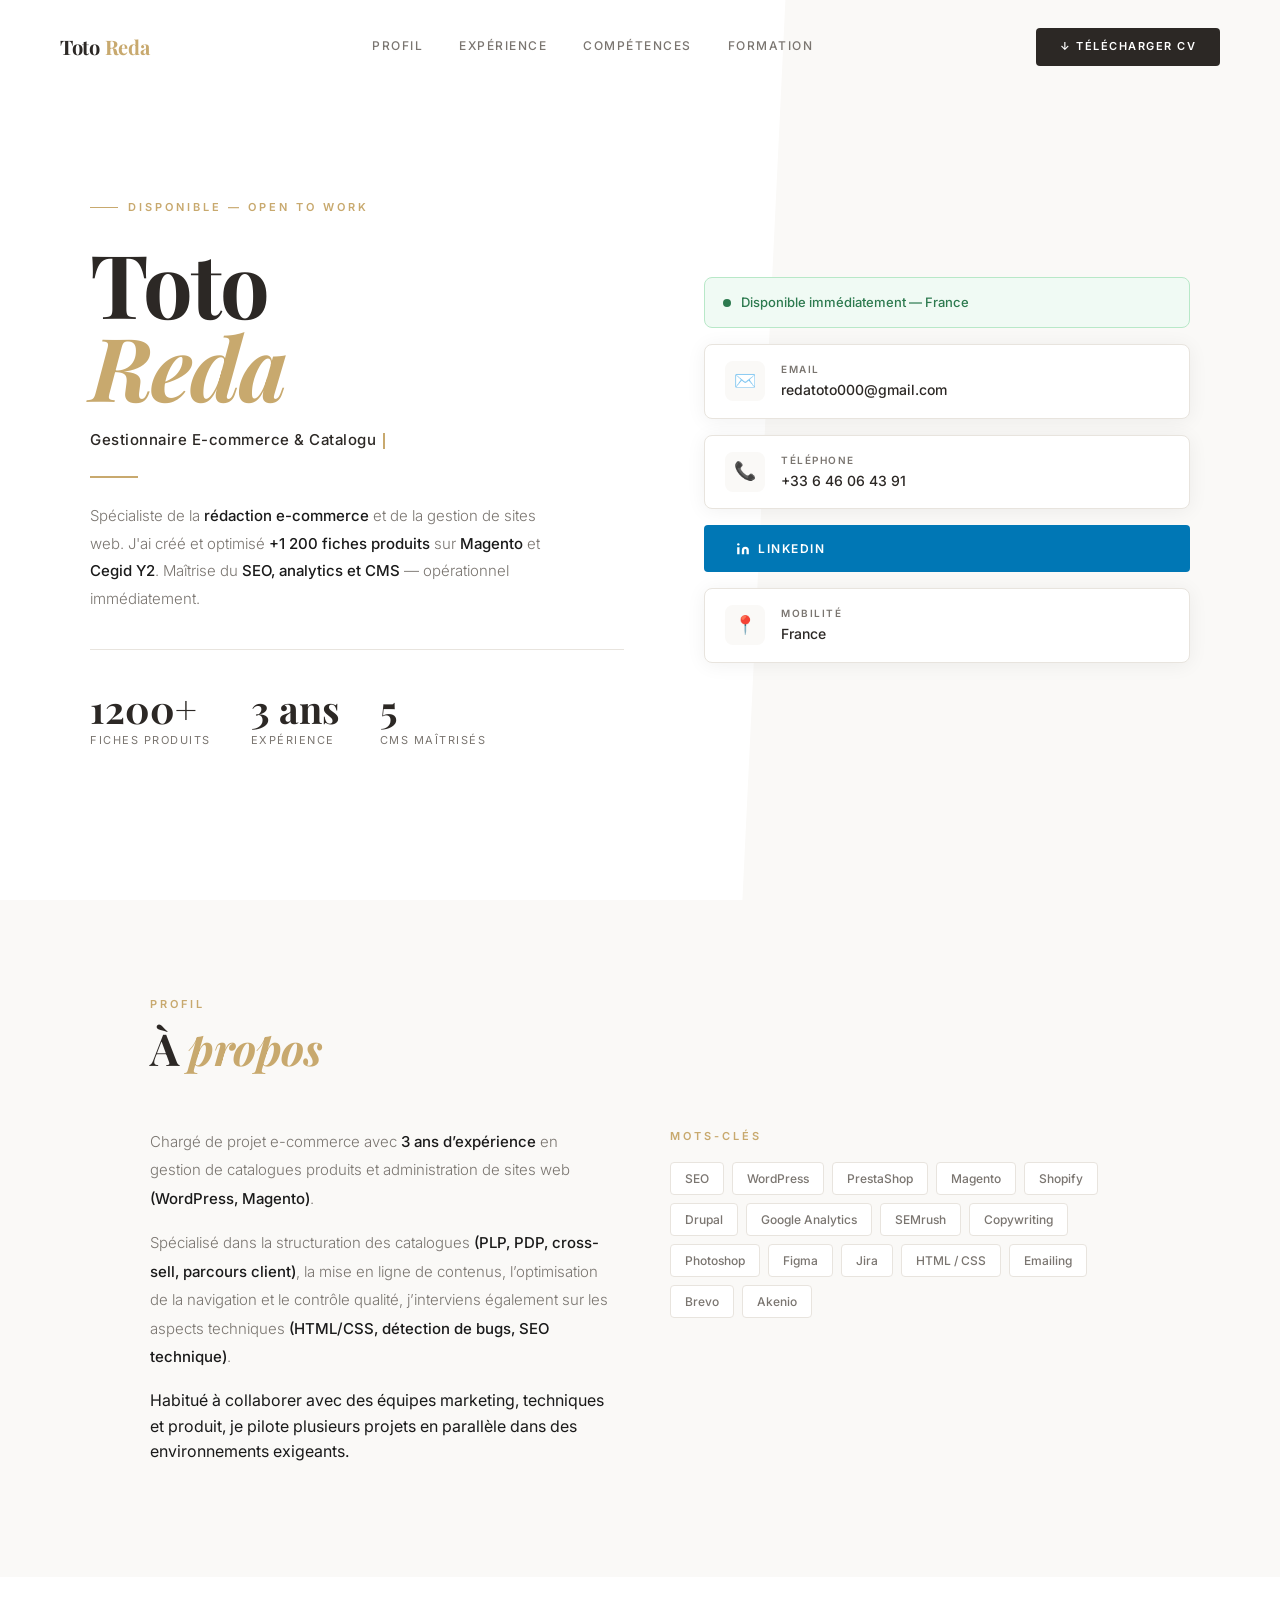
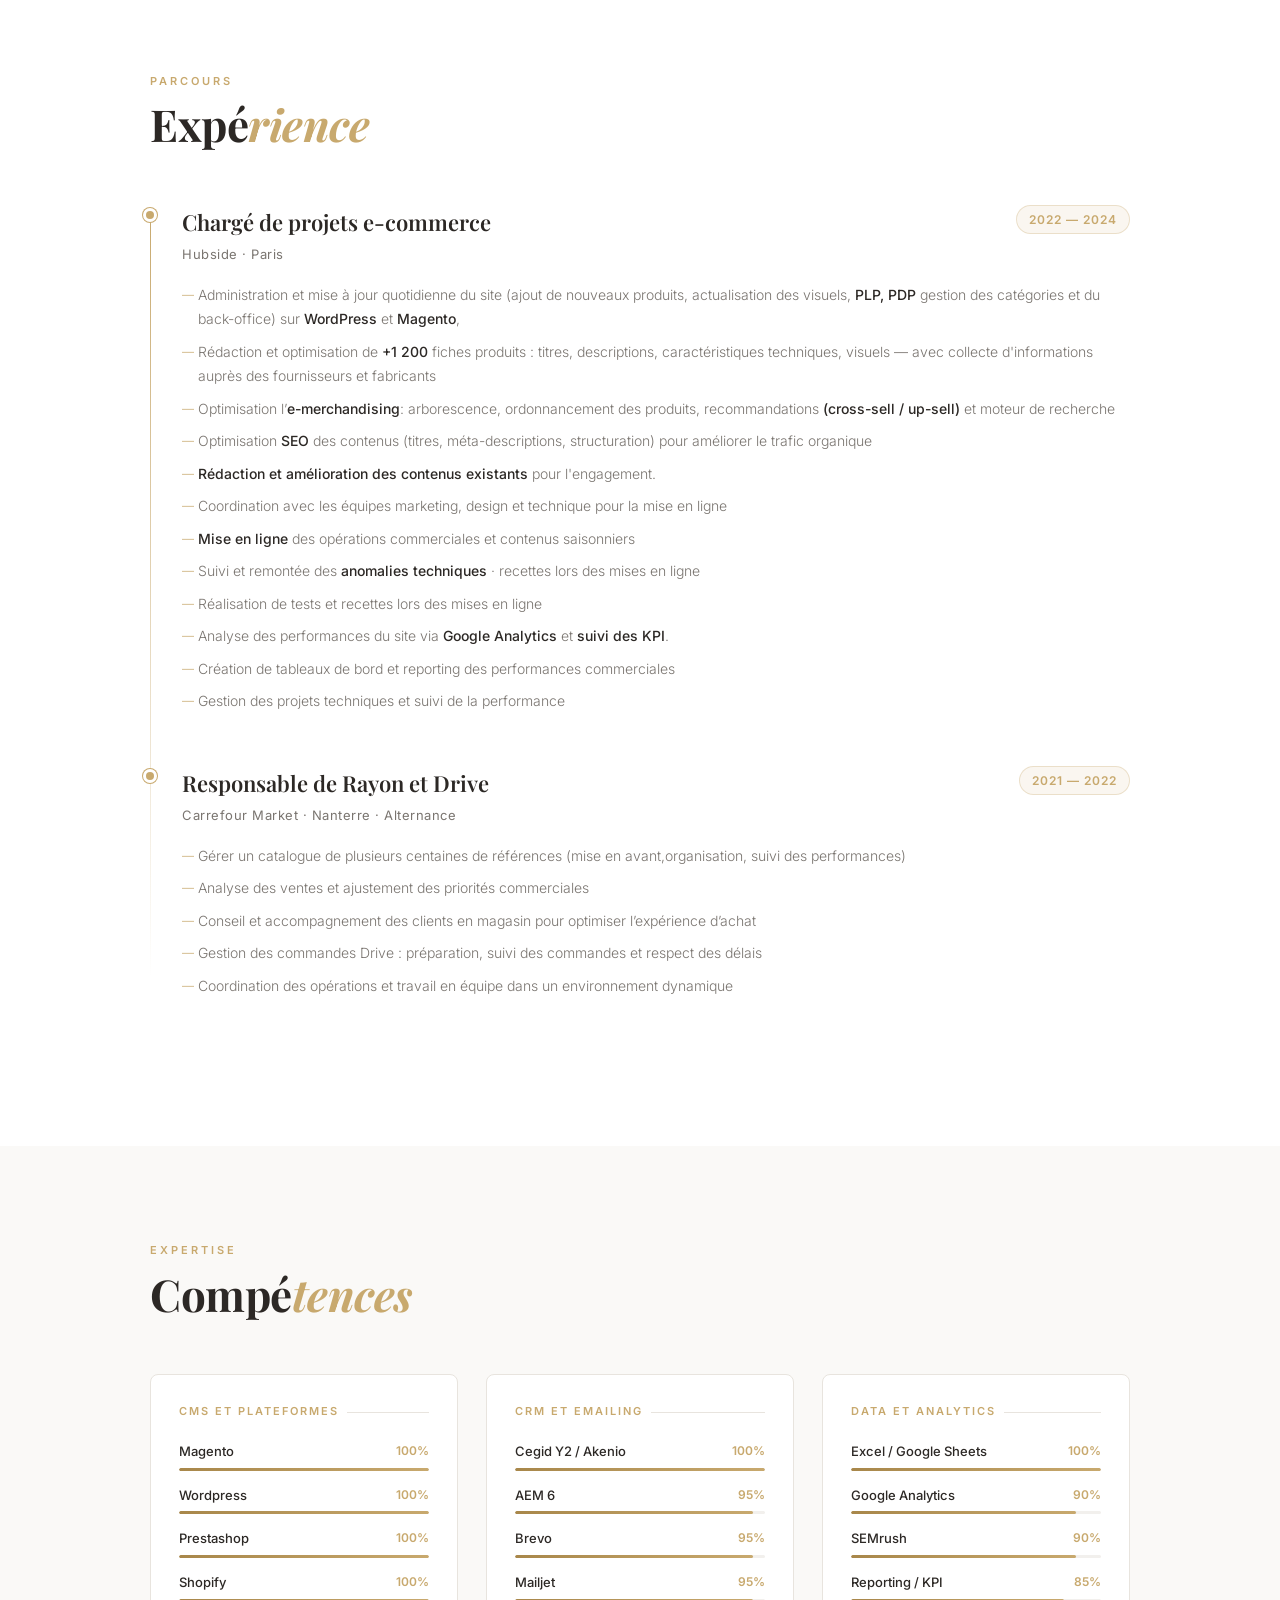
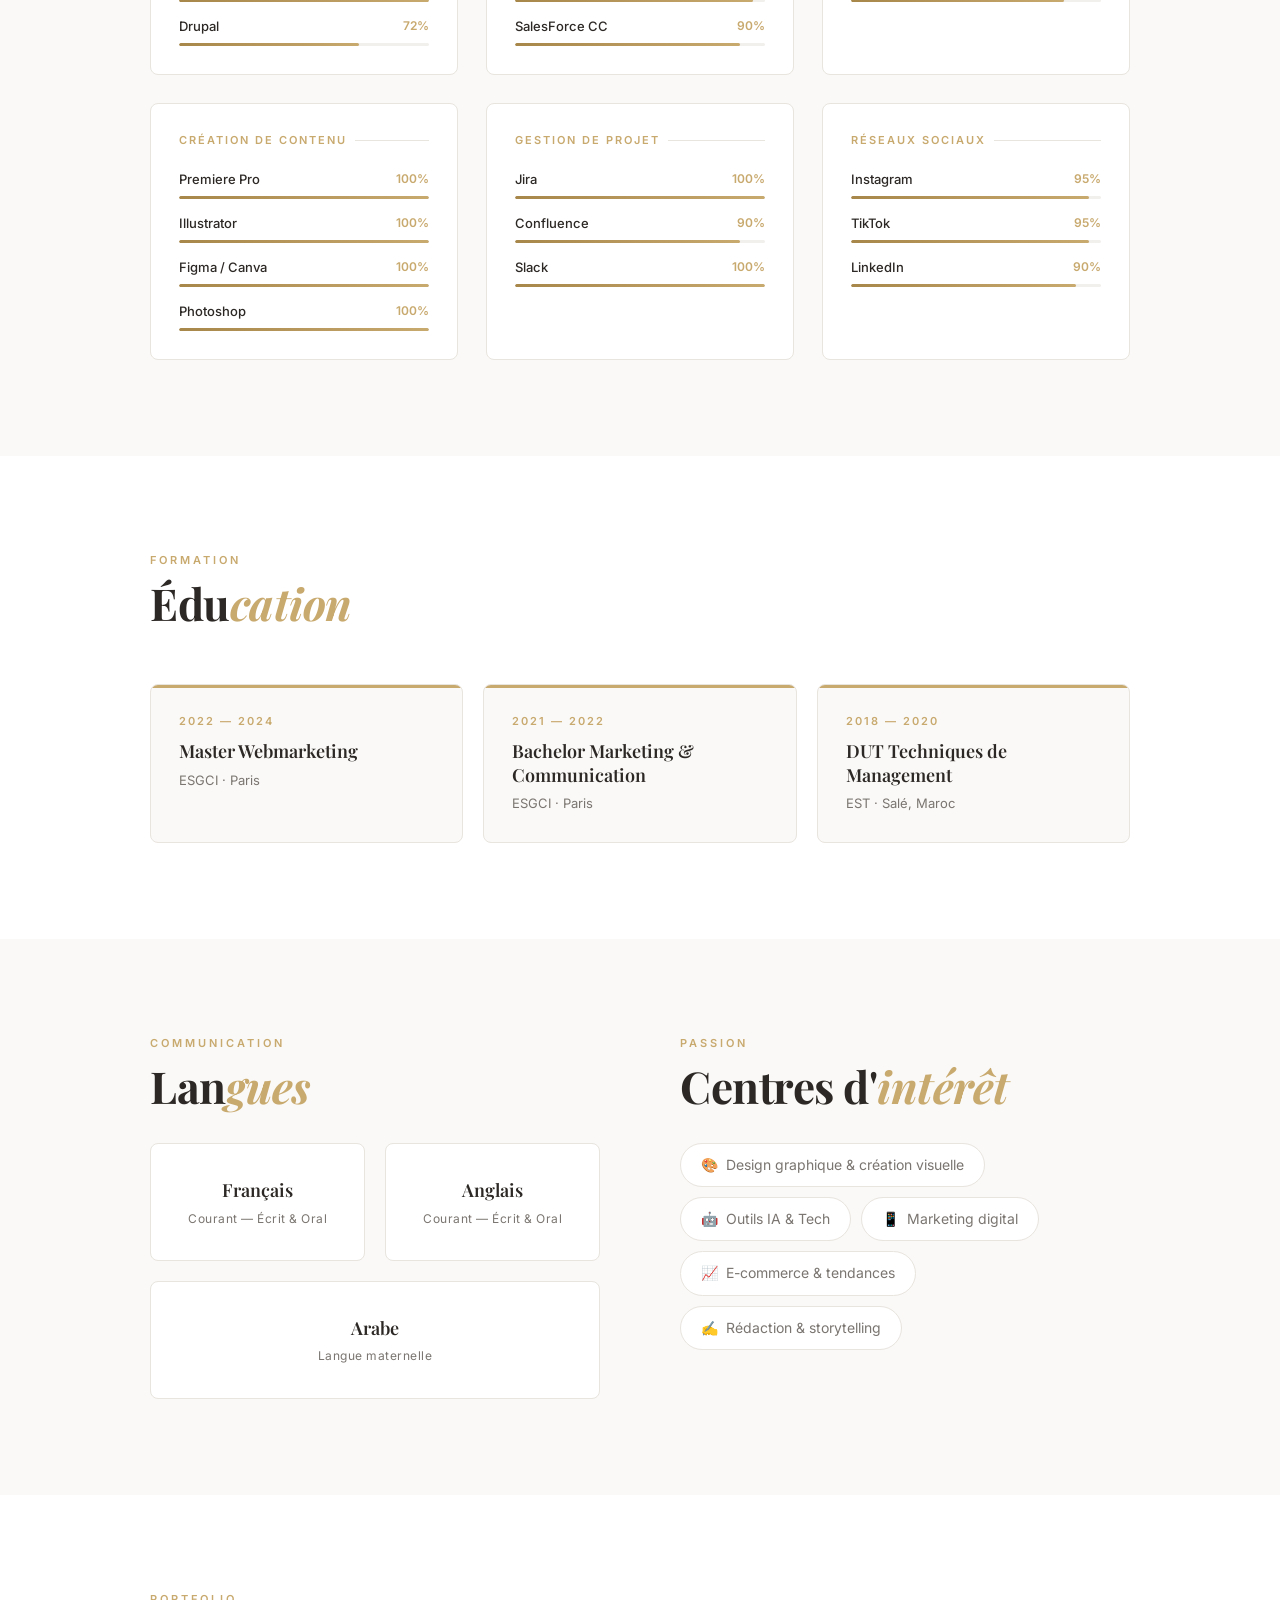
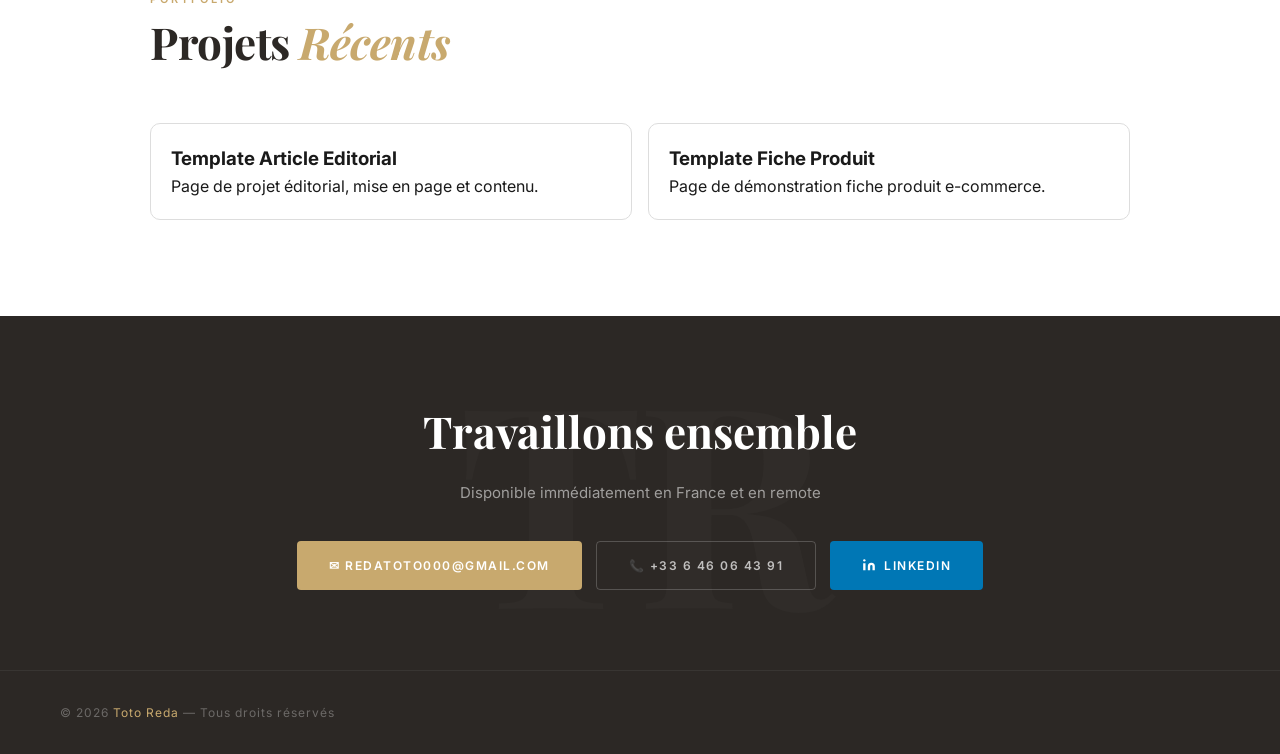
==== commit 30a2f0e5: "Revise project description and responsibilities Updated project description and responsibilities in " ====
--- a/index.html
+++ b/index.html
@@ -120,12 +120,10 @@
       <div class="about-text">
         <p>Chargé de projet e-commerce avec <strong> 3 ans d’expérience</strong> en gestion de
             catalogues produits et administration de sites web <strong>(WordPress, Magento)</strong>. </p>
-        <p>Spécialisé dans la structuration des <strong>catalogues produits</strong>, la mise en ligne de
-contenus, l’optimisation de la navigation et le contrôle qualité, j’interviens
-également sur les aspects techniques <strong>(HTML/CSS, détection de bugs, SEO
-technique).</strong><p>
-        <p>Habitué à collaborer avec des équipes marketing, techniques et produit, je
-pilote plusieurs projets en parallèle dans des environnements exigeants.</p>
+        <p>Spécialisé dans la structuration des catalogues <strong>(PLP, PDP, cross-sell, parcours client)</strong>, la mise en ligne de contenus, 
+          l’optimisation de la navigation et le contrôle qualité, j’interviens également sur les aspects techniques <strong>(HTML/CSS, détection de 
+          bugs, SEO technique)</strong>.</p>
+          Habitué à collaborer avec des équipes marketing, techniques et produit, je pilote plusieurs projets en parallèle dans des environnements exigeants.</p>
       </div>
       <div>
         <p class="section-tag" style="margin-bottom:16px">Mots-clés</p>
@@ -177,6 +175,8 @@
           <li>Rédaction et optimisation de <strong>+1 200 </strong> fiches produits : titres, descriptions,
             caractéristiques techniques, visuels — avec collecte d'informations auprès
             des fournisseurs et fabricants</li>
+          <li>Optimisation l’<strong>e-merchandising</strong>: arborescence, ordonnancement des produits, recommandations <strong>(cross-sell / up-sell)</strong> 
+            et moteur de recherche</li>  
           <li>Optimisation <strong>SEO</strong> des contenus (titres, méta-descriptions, structuration)
             pour améliorer le trafic organique </li>
           <li><strong>Rédaction et amélioration des contenus existants</strong> pour l'engagement.</li>
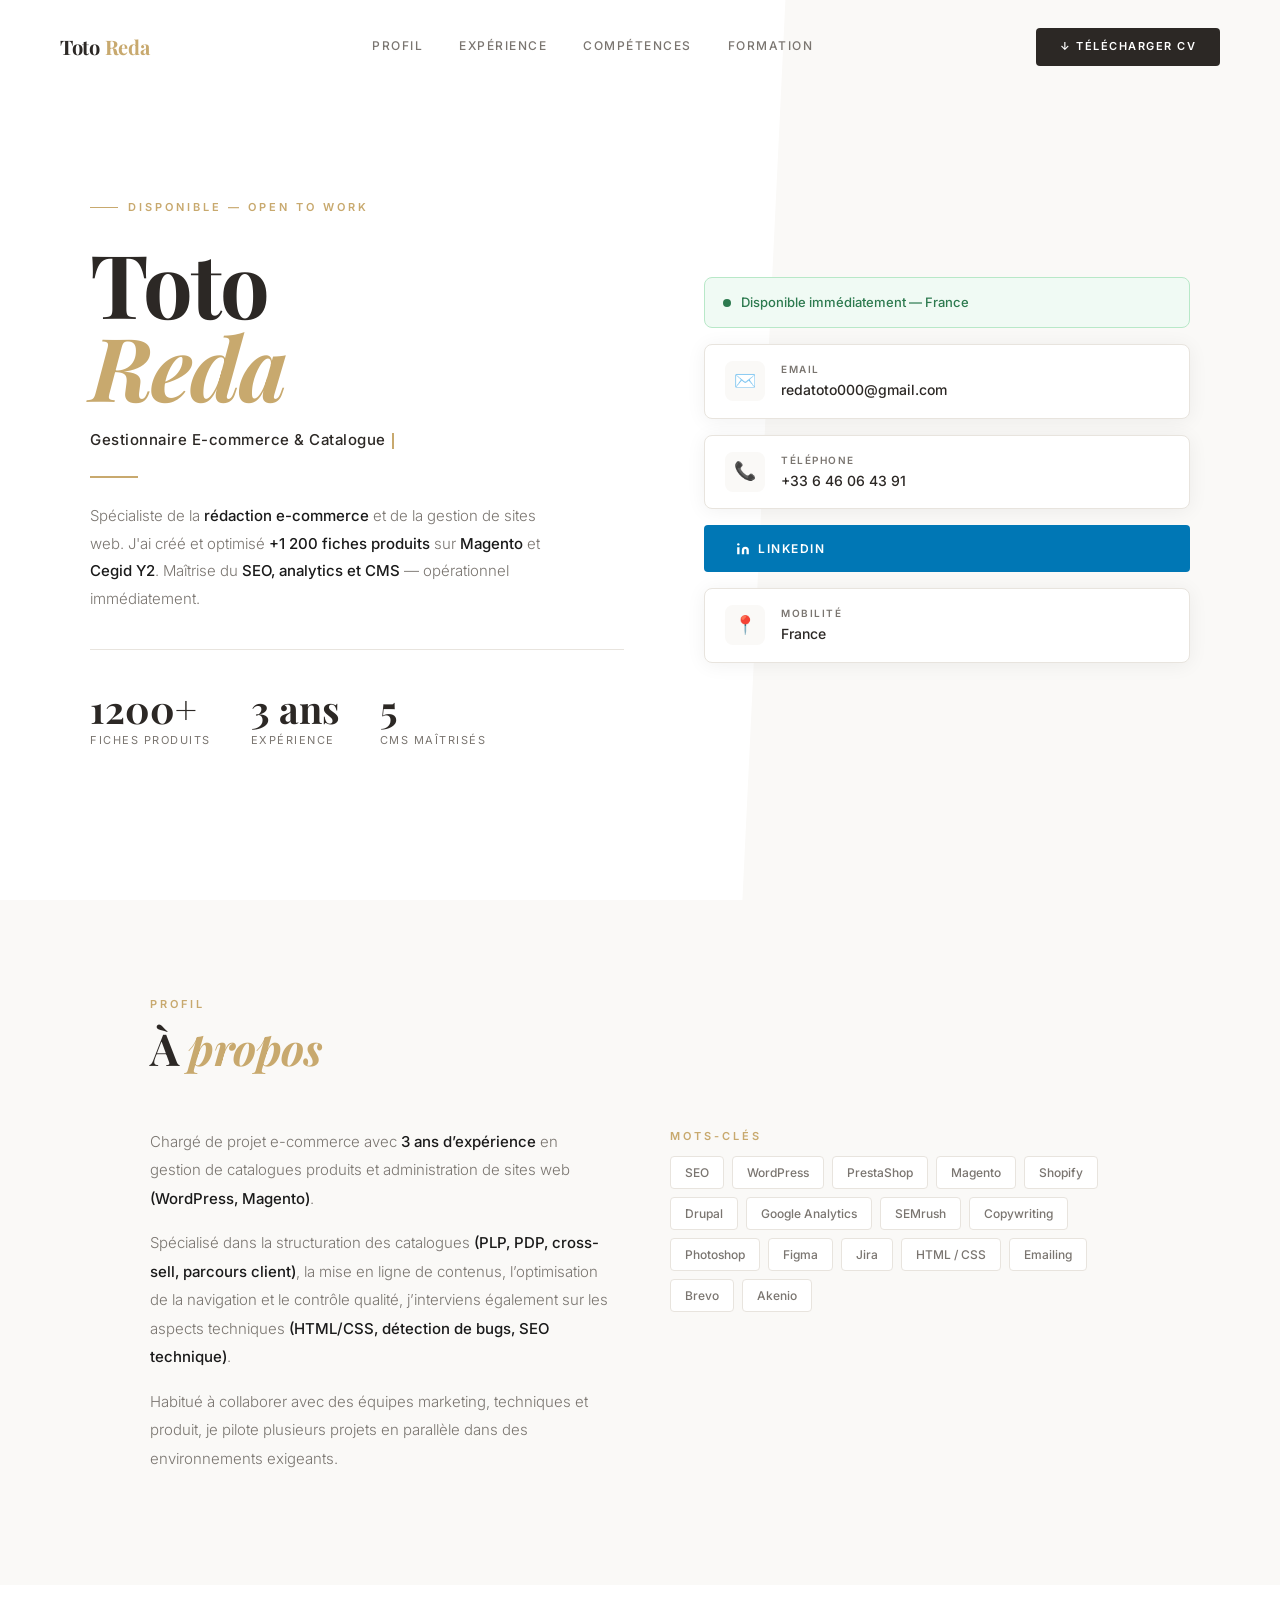
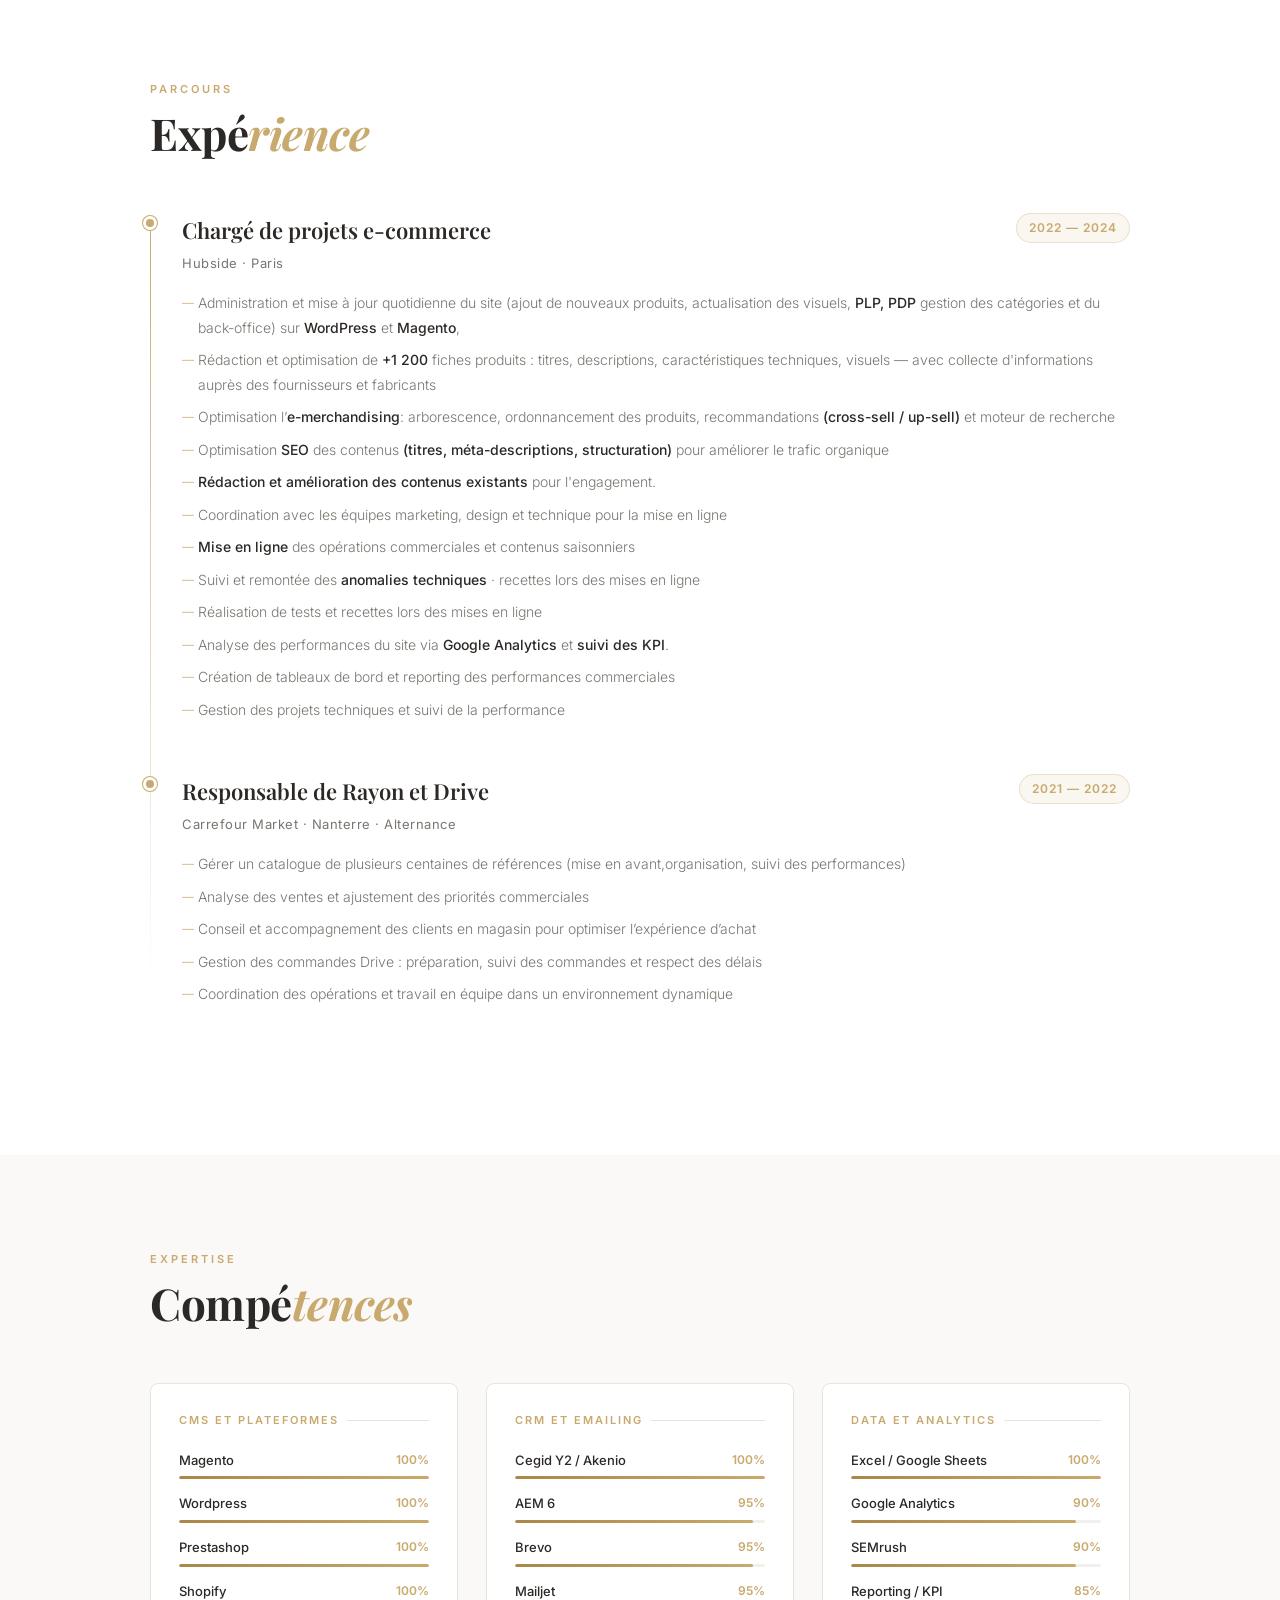
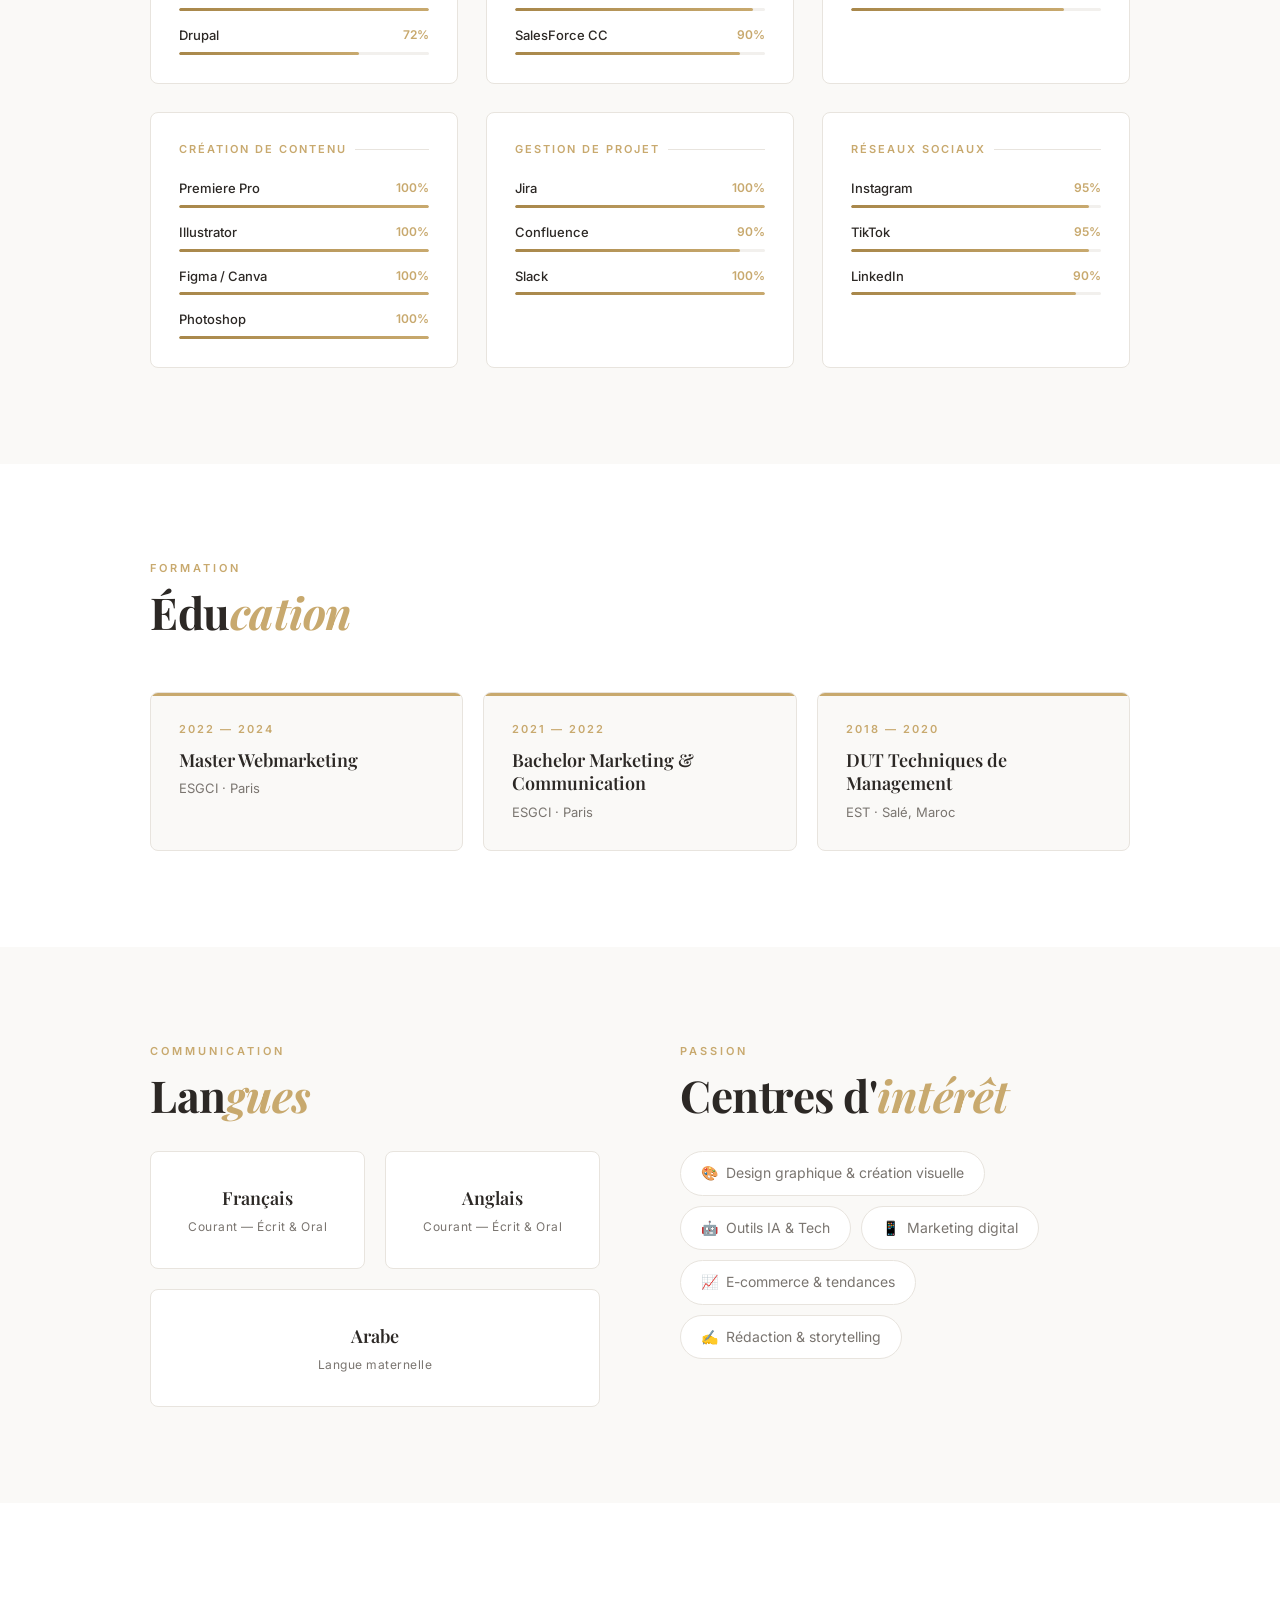
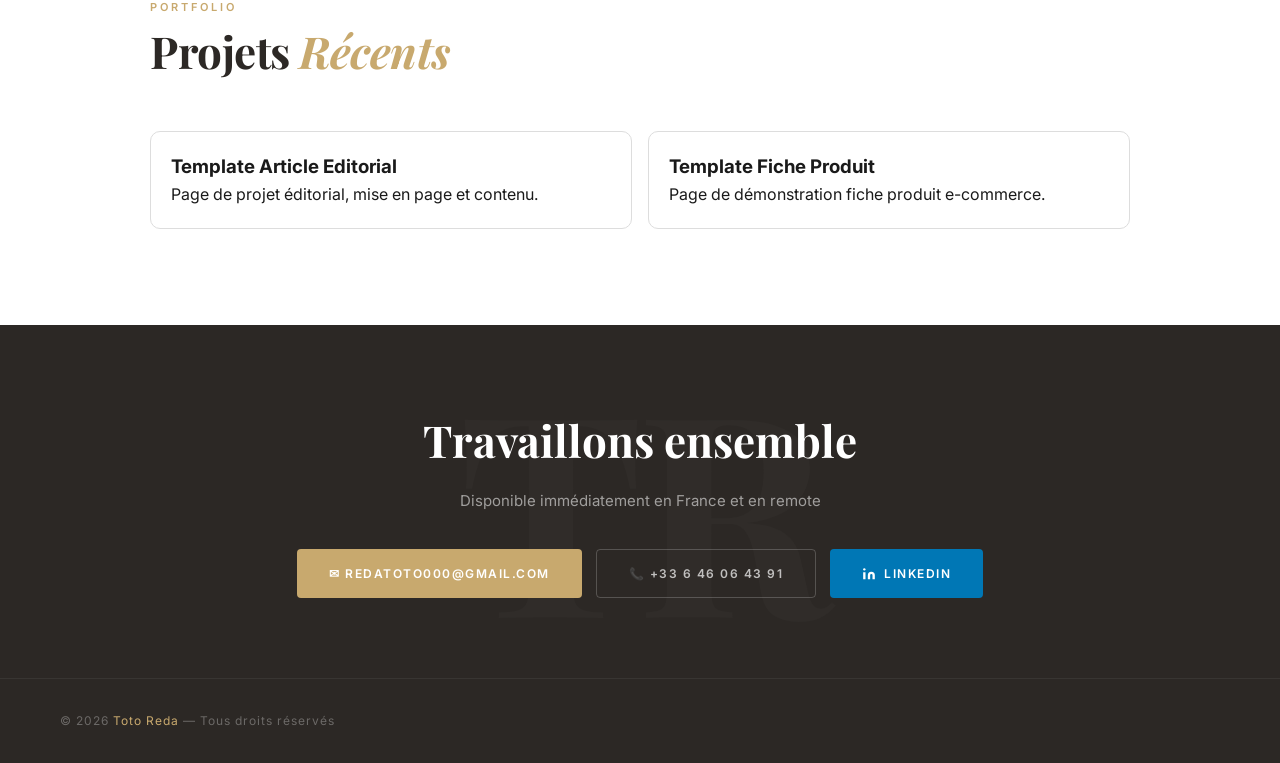
==== commit fdbad33c: "Fix HTML formatting and improve SEO content structure" ====
--- a/index.html
+++ b/index.html
@@ -123,10 +123,10 @@
         <p>Spécialisé dans la structuration des catalogues <strong>(PLP, PDP, cross-sell, parcours client)</strong>, la mise en ligne de contenus, 
           l’optimisation de la navigation et le contrôle qualité, j’interviens également sur les aspects techniques <strong>(HTML/CSS, détection de 
           bugs, SEO technique)</strong>.</p>
-          Habitué à collaborer avec des équipes marketing, techniques et produit, je pilote plusieurs projets en parallèle dans des environnements exigeants.</p>
+          <p>Habitué à collaborer avec des équipes marketing, techniques et produit, je pilote plusieurs projets en parallèle dans des environnements exigeants.</p>
       </div>
       <div>
-        <p class="section-tag" style="margin-bottom:16px">Mots-clés</p>
+        <p class="section-tag" style="margin-bottom:16 px">Mots-clés</p>
         <div class="about-tags">
           <span class="tag">SEO</span>
           <span class="tag">WordPress</span>
@@ -177,7 +177,7 @@
             des fournisseurs et fabricants</li>
           <li>Optimisation l’<strong>e-merchandising</strong>: arborescence, ordonnancement des produits, recommandations <strong>(cross-sell / up-sell)</strong> 
             et moteur de recherche</li>  
-          <li>Optimisation <strong>SEO</strong> des contenus (titres, méta-descriptions, structuration)
+          <li>Optimisation <strong>SEO</strong> des contenus <strong>(titres, méta-descriptions, structuration)</strong>
             pour améliorer le trafic organique </li>
           <li><strong>Rédaction et amélioration des contenus existants</strong> pour l'engagement.</li>
           <li>Coordination avec les équipes marketing, design et technique pour la
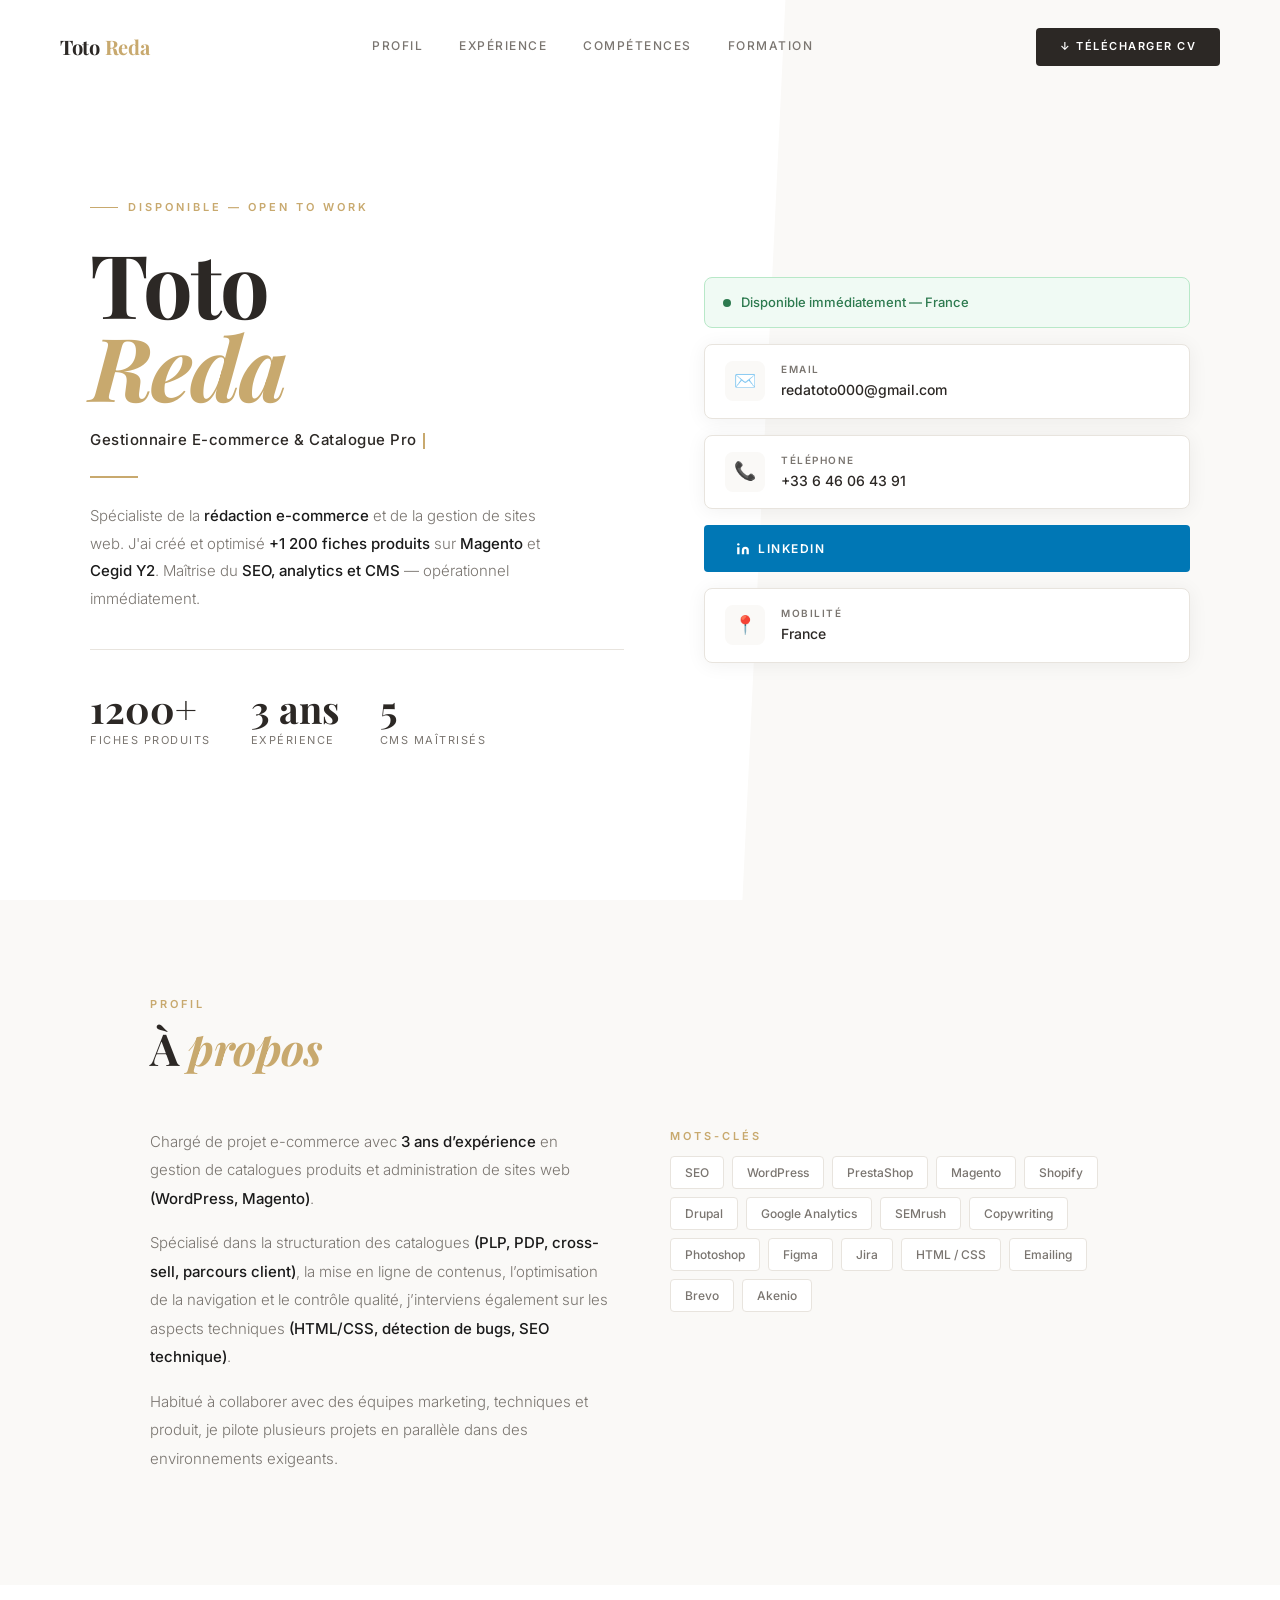
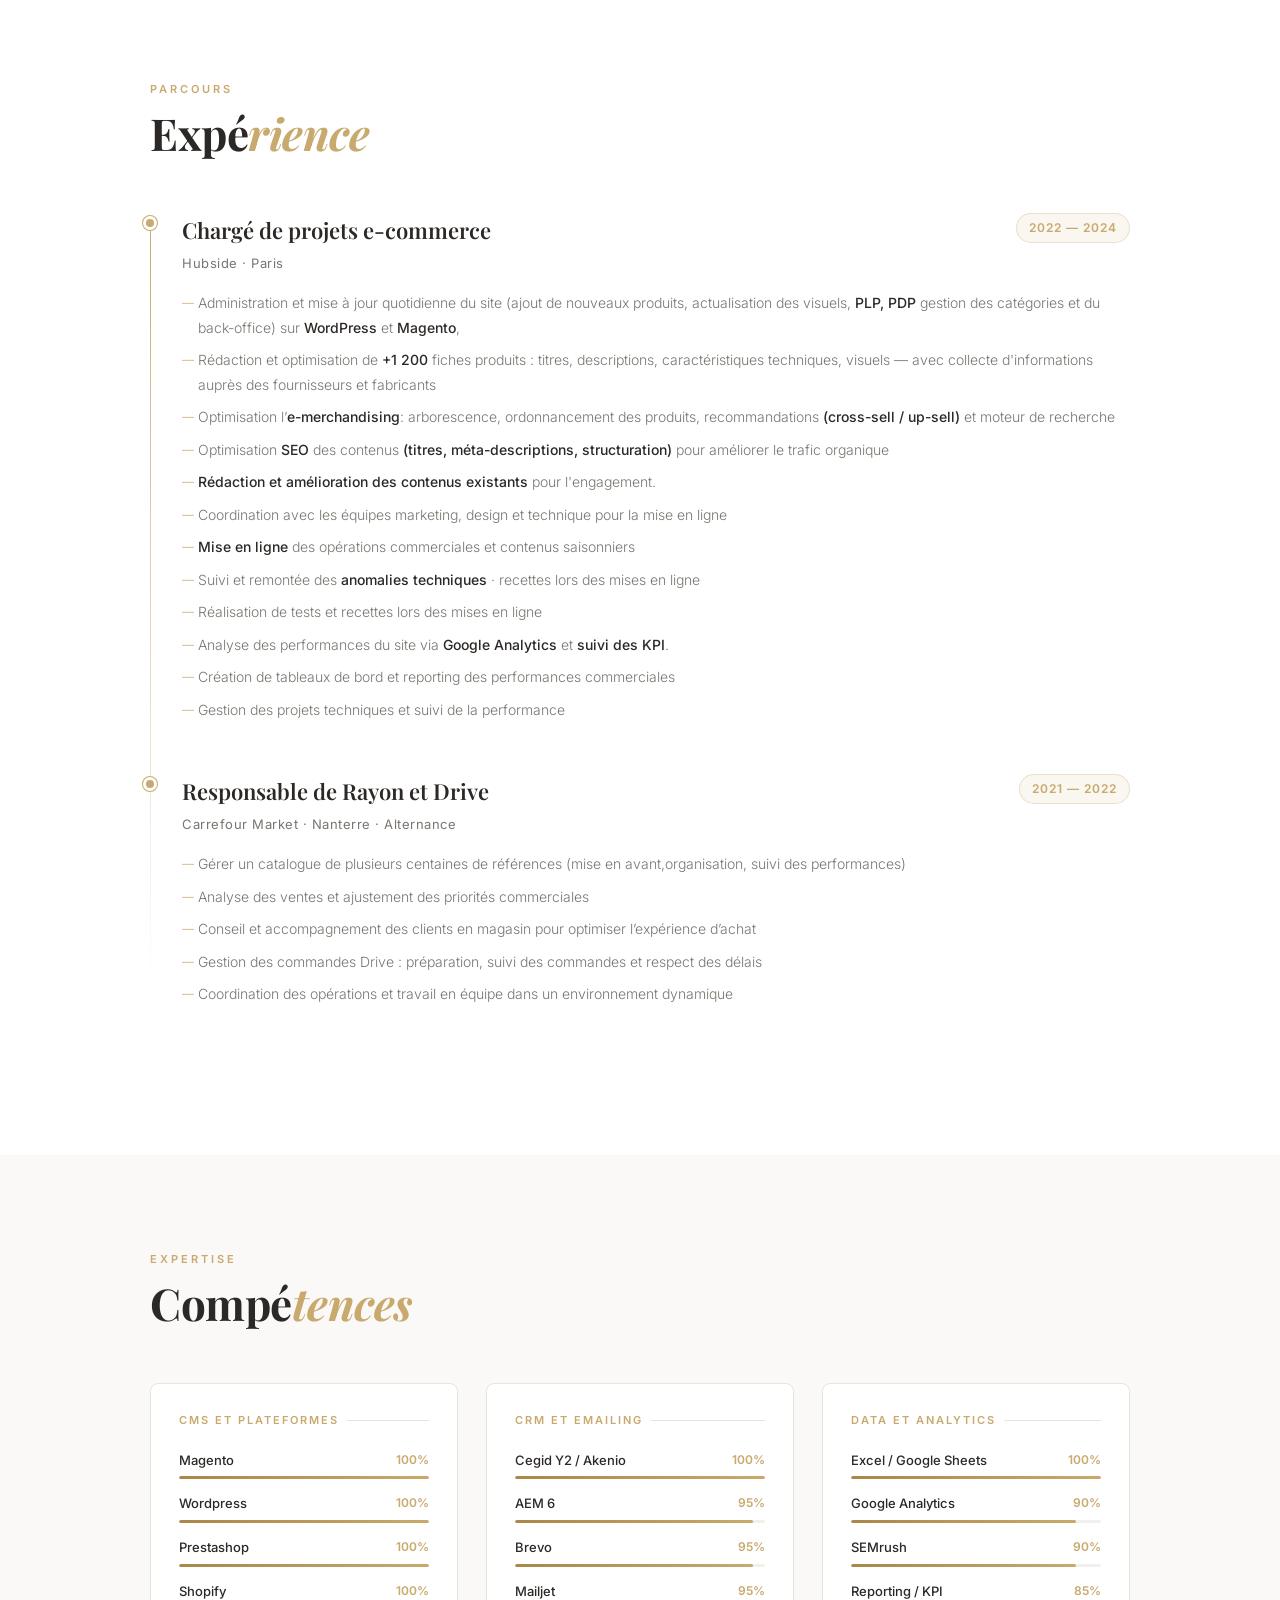
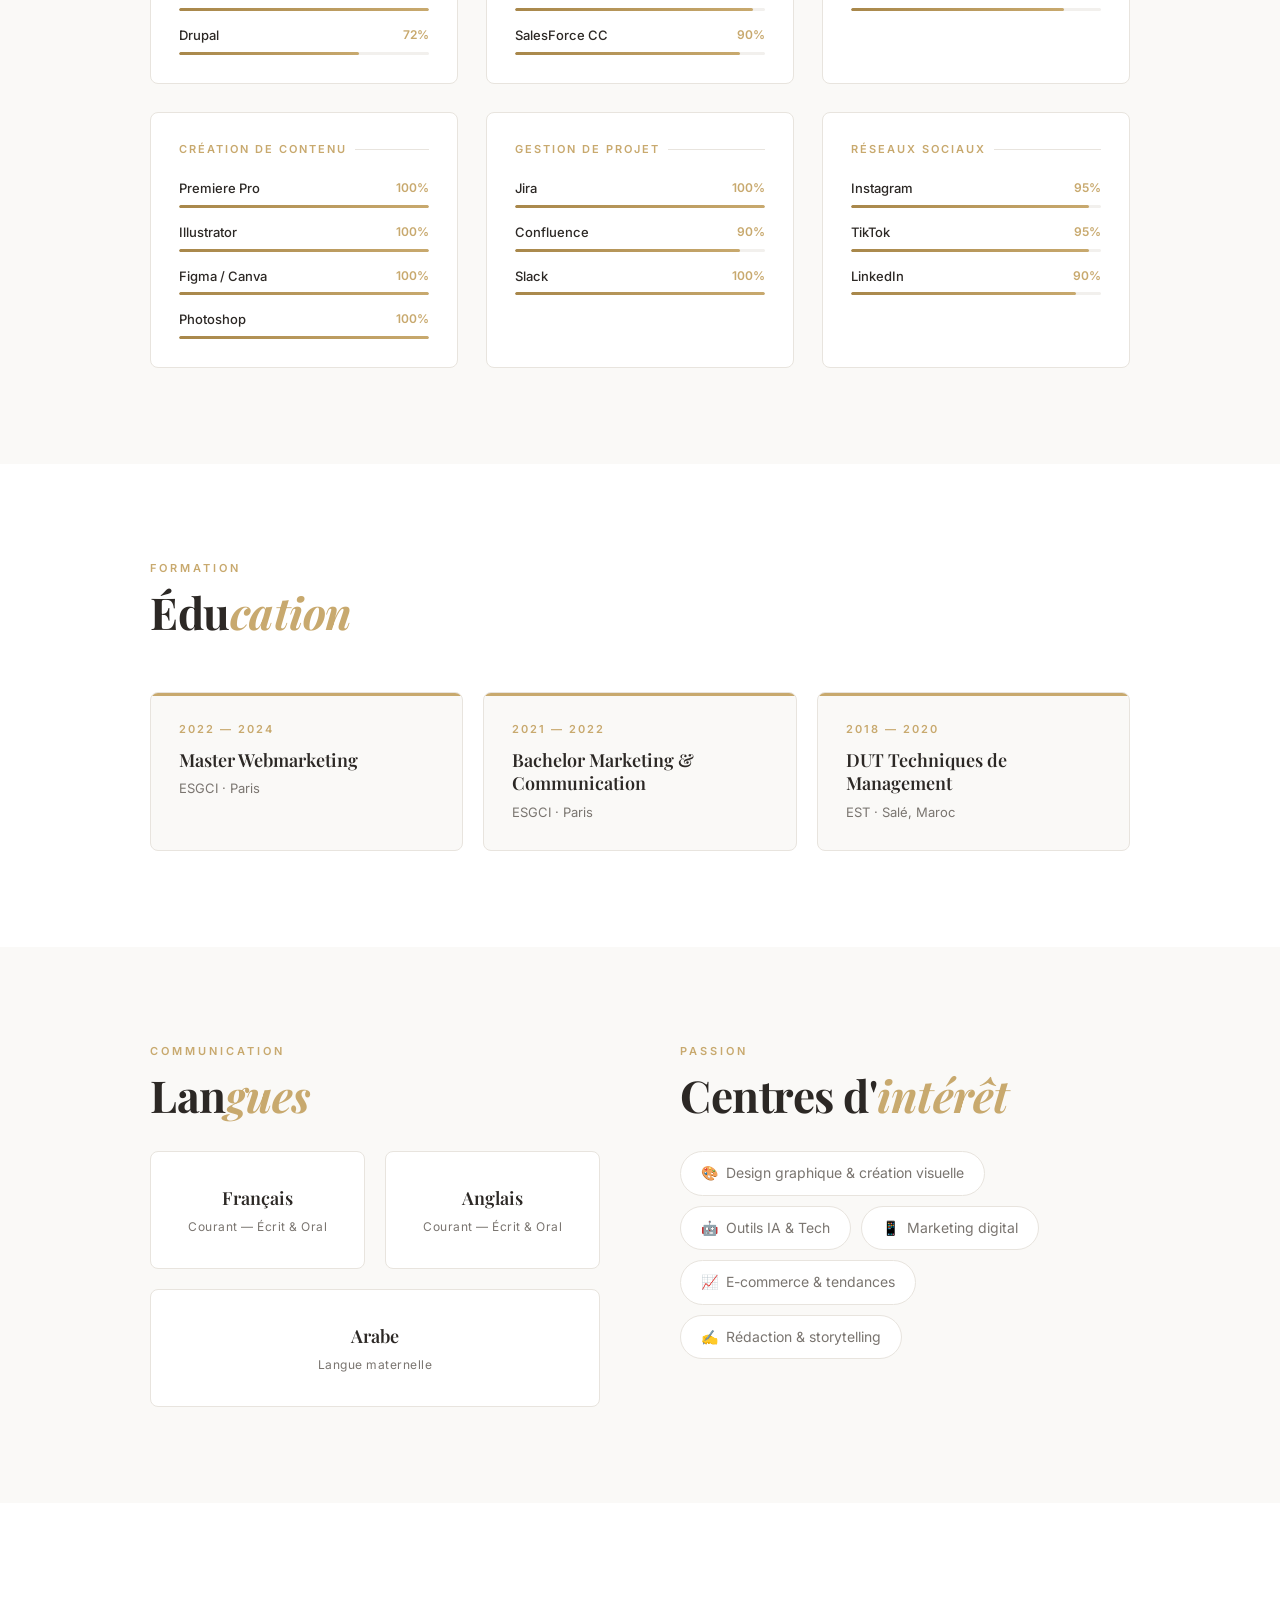
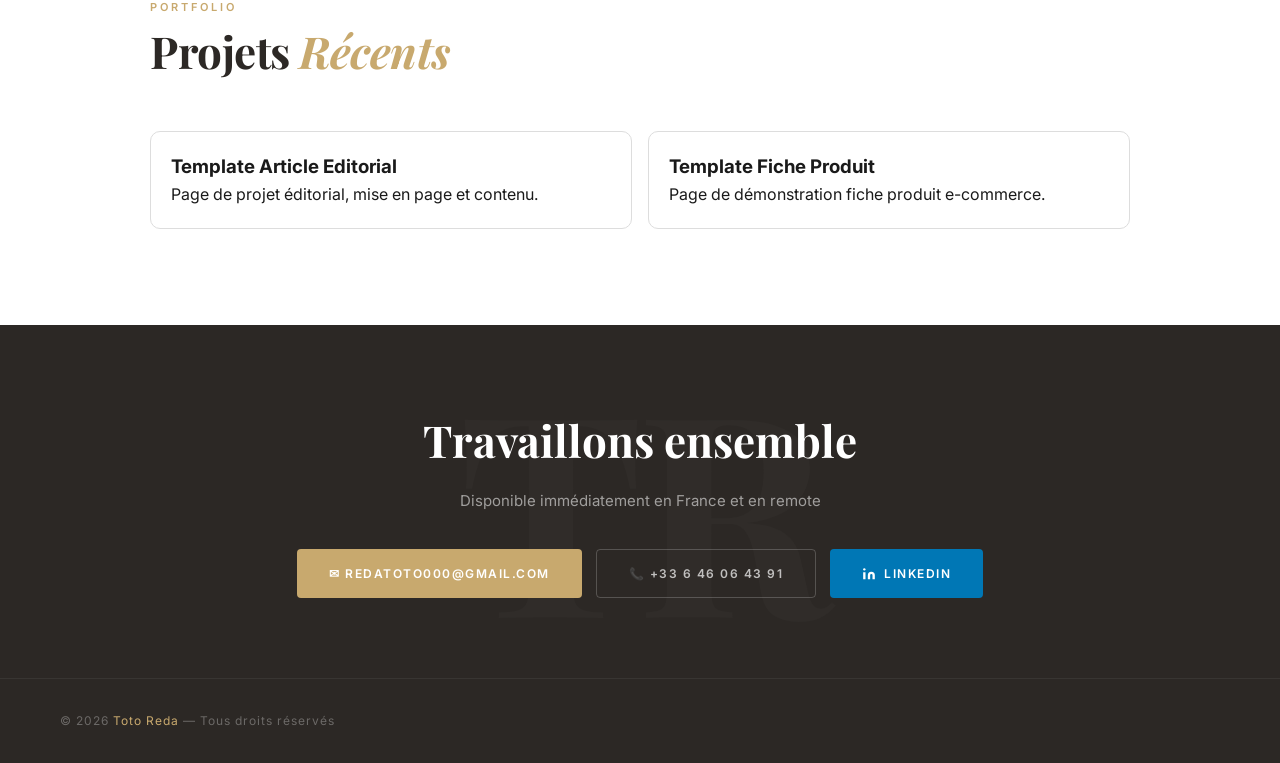
==== commit 39a7fdbd: "Update page title for marketing focus" ====
--- a/index.html
+++ b/index.html
@@ -3,7 +3,7 @@
 <head>
   <meta charset="UTF-8">
   <meta name="viewport" content="width=device-width, initial-scale=1.0">
-  <title>Toto Reda — Webmaster E-commerce & Rédacteur Fiches Produits</title>
+  <title>Toto Reda — Chargé de Marketing Digital & E-commerce</title>
   <meta name="description" content="CV de Toto Reda, spécialiste e-commerce, SEO et rédaction de 
   contenus. +1200 fiches produits, PrestaShop, WordPress, Magento.">
   <meta property="og:title" content="Toto Reda — Webmaster E-commerce">
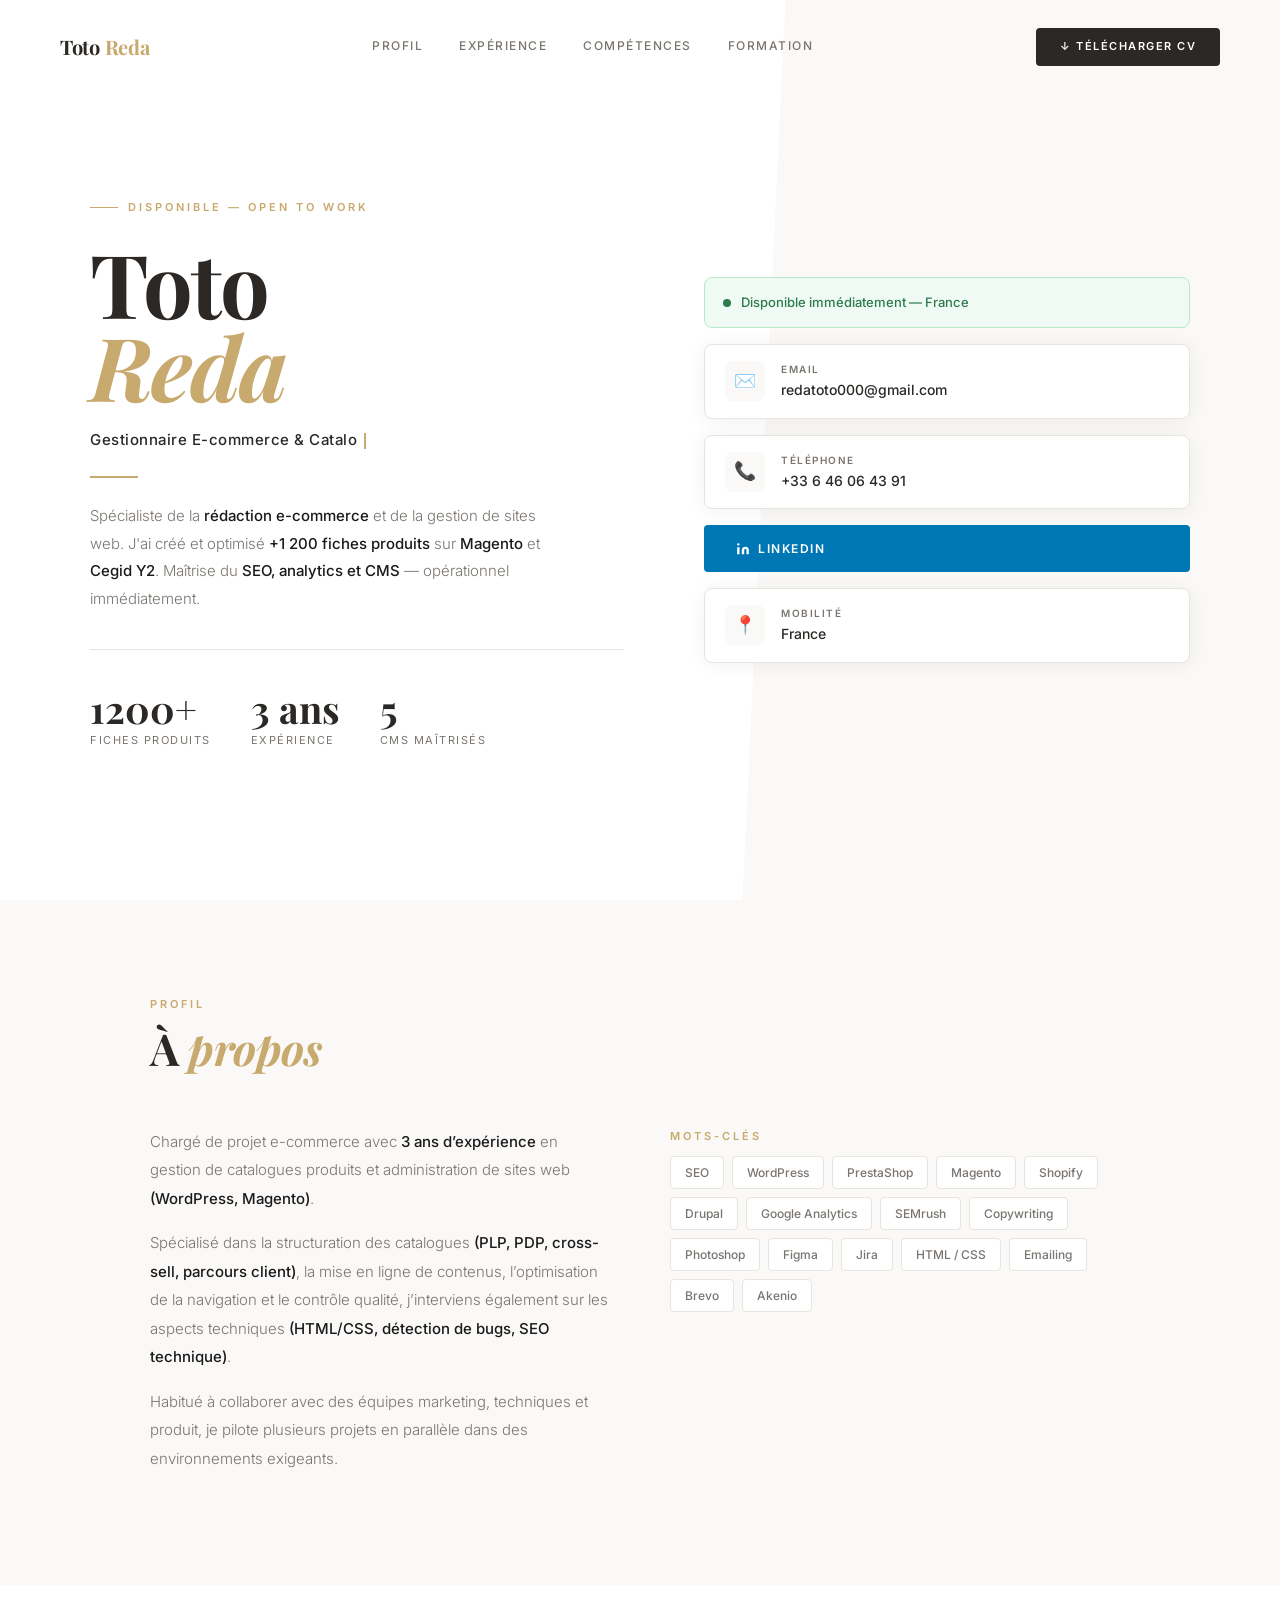
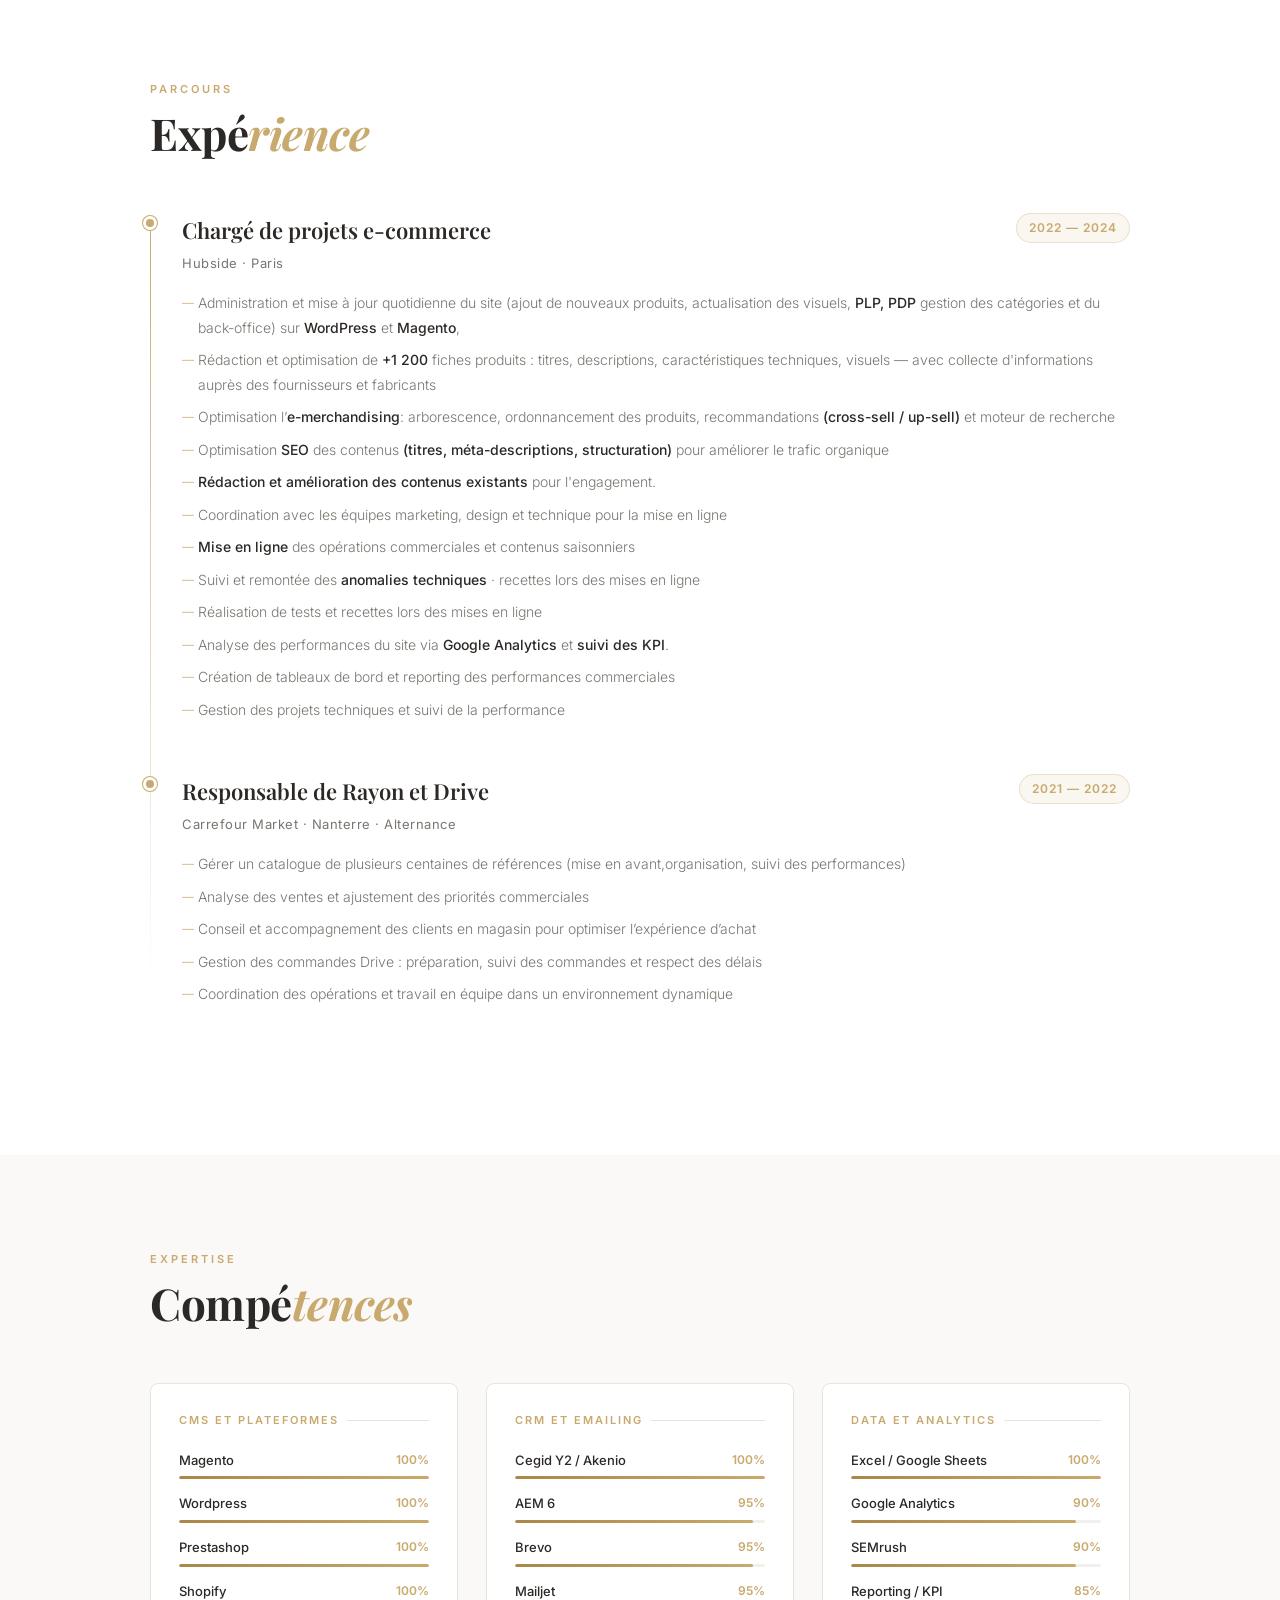
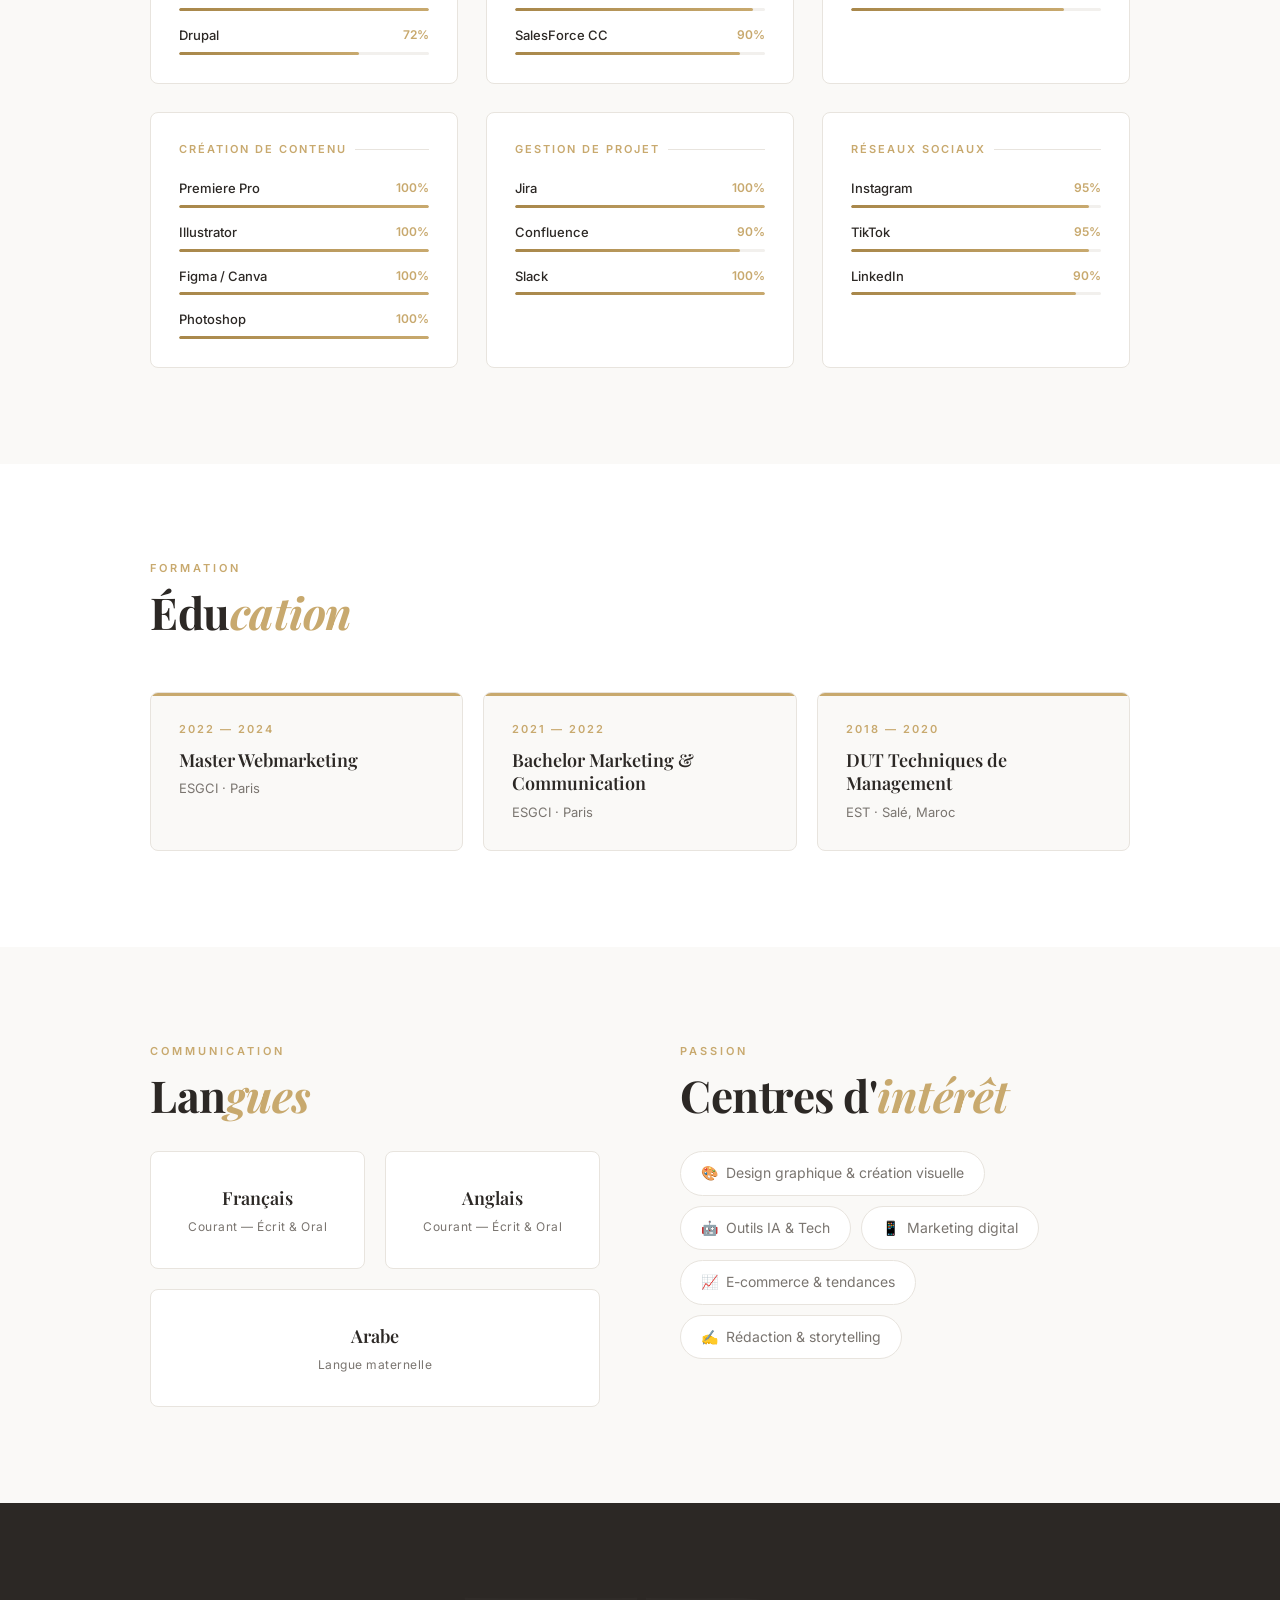
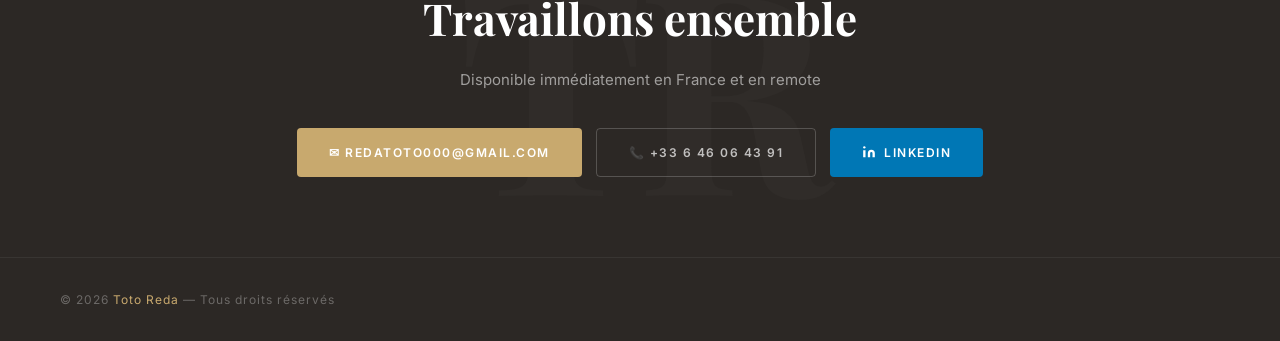
==== commit ebcba450: "Remove portfolio section from index.html Removed the portfolio section from the index.html file." ====
--- a/index.html
+++ b/index.html
@@ -340,26 +340,6 @@
 </div>
 
 <!-- ══════════════════════════════════
-     PORTFOLIO
-══════════════════════════════════ -->
-<div class="section-full" id="portfolio" style="background:#fff">
-  <div class="section">
-    <div class="section-tag">Portfolio</div>
-    <h2 class="section-title">Projets <span>Récents</span></h2>
-    <div class="portfolio-grid" style="display:grid;gap:16px;grid-template-columns:repeat(auto-fit,minmax(240px,1fr));">
-      <a href="portfolio-clean/article-editorial.html" class="portfolio-card" style="padding:20px;border:1px solid #ddd;border-radius:10px;text-decoration:none;color:inherit;">
-        <h3>Template Article Editorial</h3>
-        <p>Page de projet éditorial, mise en page et contenu.</p>
-      </a>
-      <a href="portfolio-clean/fiche-produit.html" class="portfolio-card" style="padding:20px;border:1px solid #ddd;border-radius:10px;text-decoration:none;color:inherit;">
-        <h3>Template Fiche Produit</h3>
-        <p>Page de démonstration fiche produit e-commerce.</p>
-      </a>
-    </div>
-  </div>
-</div>
-
-<!-- ══════════════════════════════════
      CTA BANNER
 ══════════════════════════════════ -->
 <div class="cta-banner">
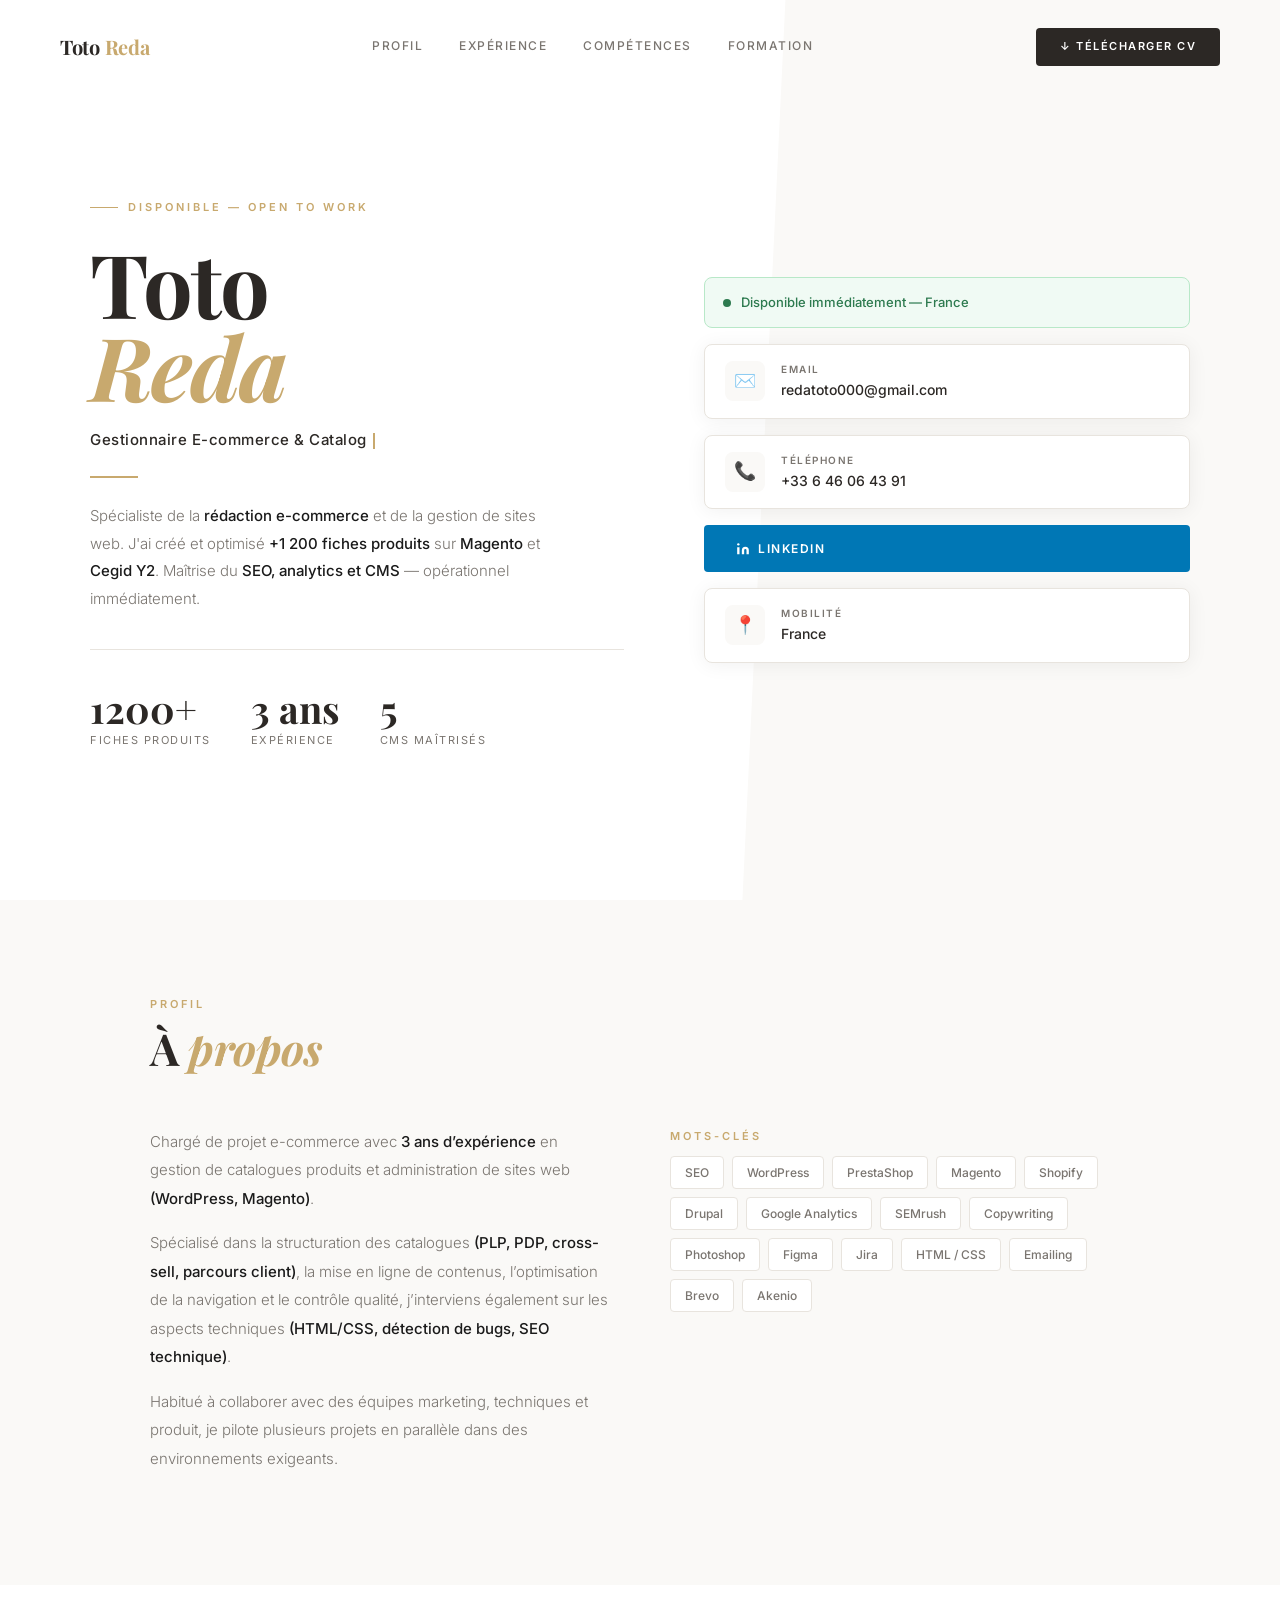
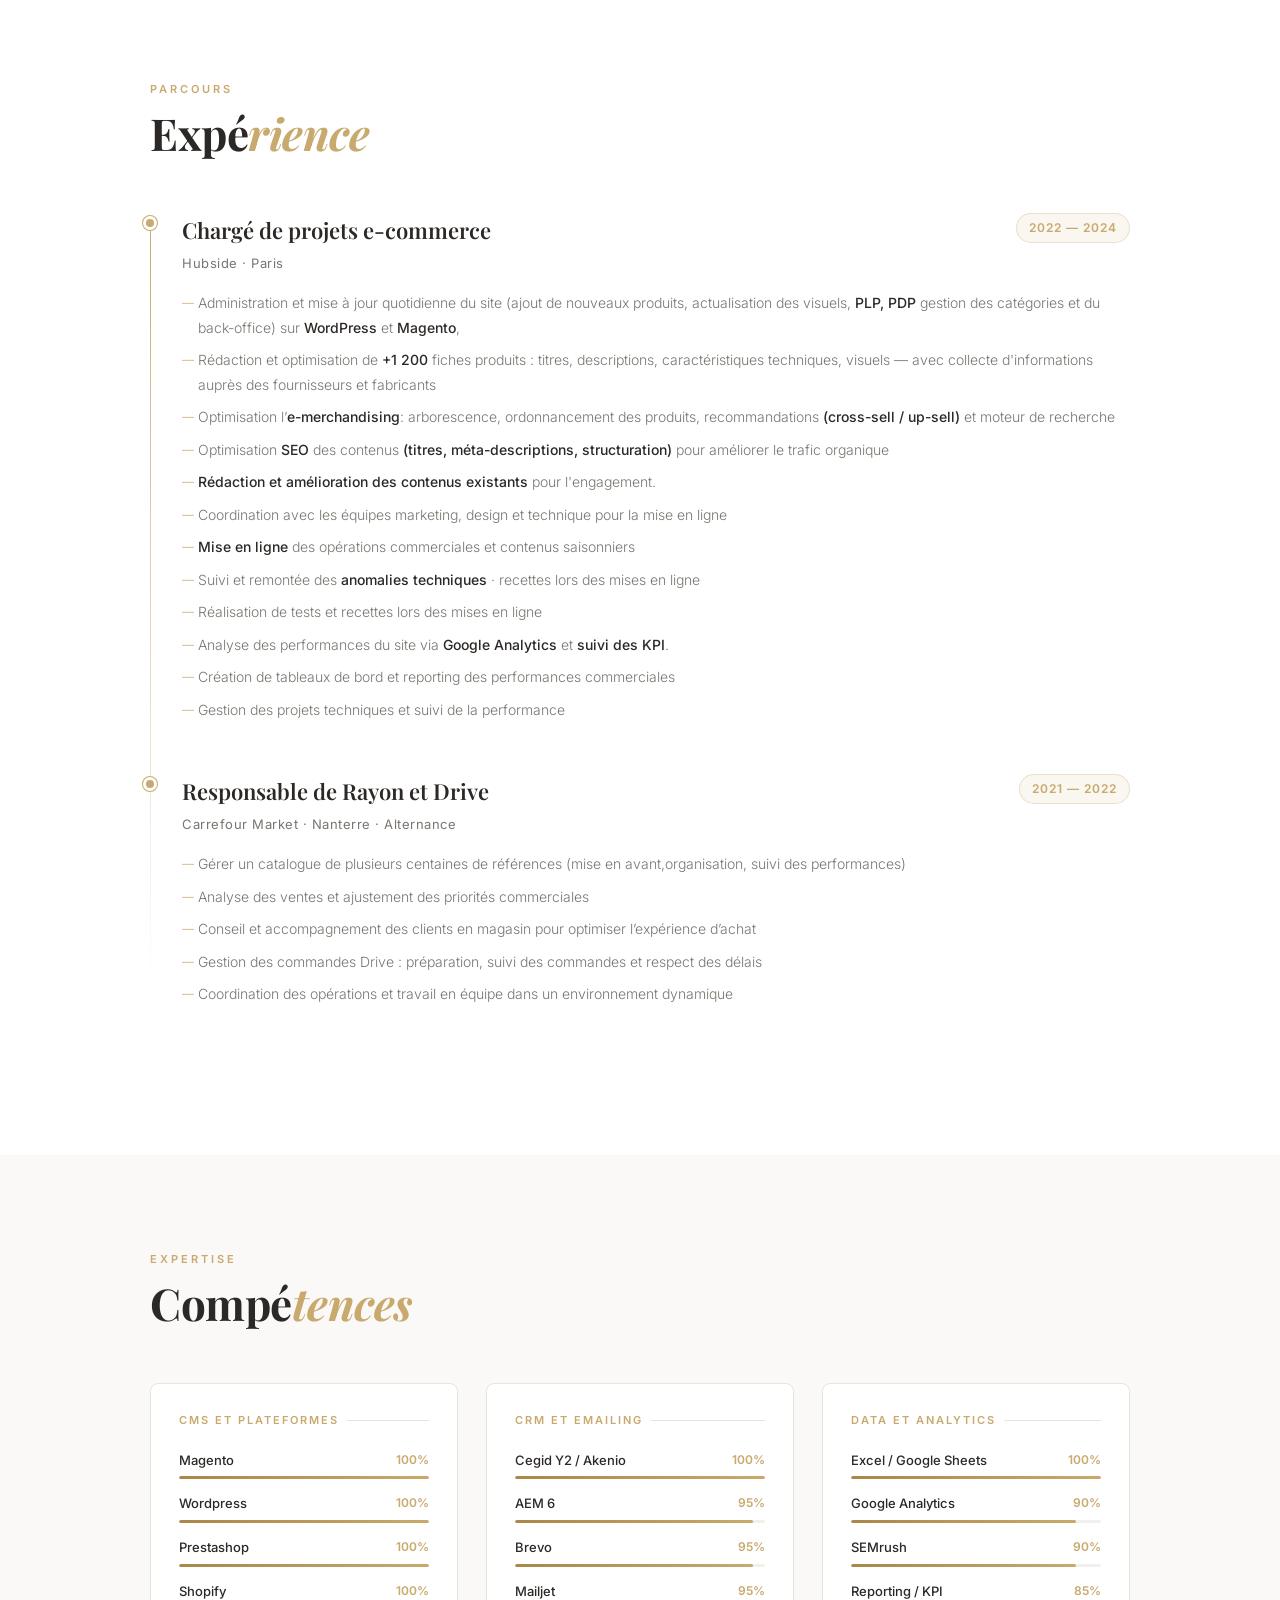
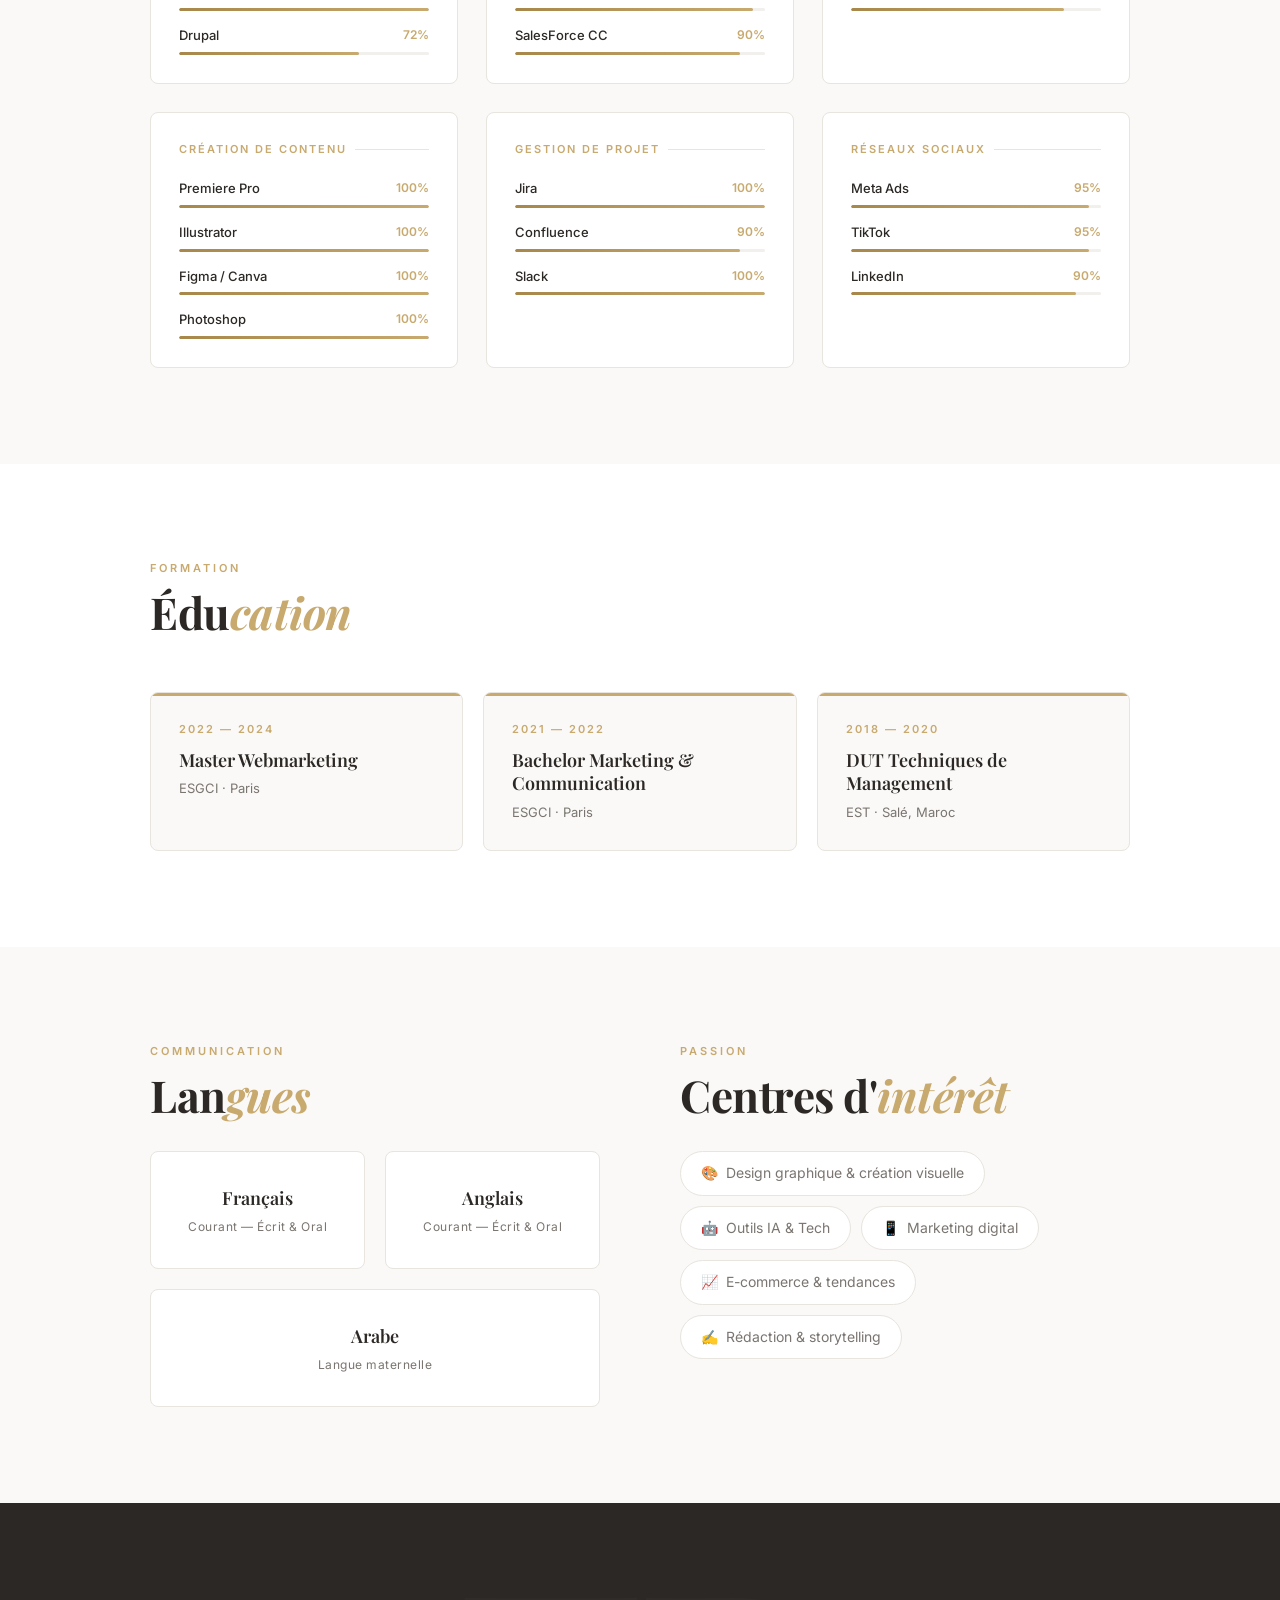
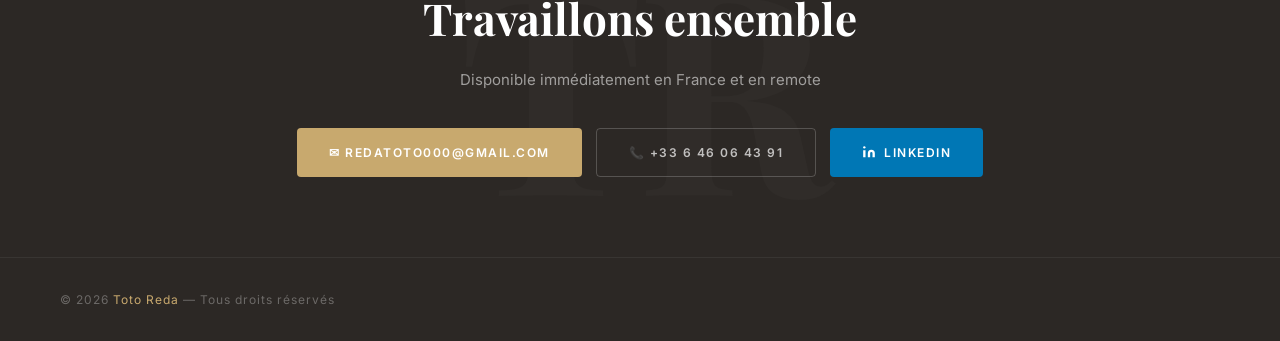
==== commit 994f24cd: "Replace 'Instagram' with 'Meta Ads' in skill list" ====
--- a/index.html
+++ b/index.html
@@ -262,7 +262,7 @@
       <div class="skill-group">
         <div class="sg-title">Réseaux sociaux</div>
         
-        <div class="skill-item"><div class="skill-header"><span class="skill-name">Instagram</span><span class="skill-pct">95%</span></div><div class="skill-bar"><div class="skill-fill" data-width="95"></div></div></div>
+        <div class="skill-item"><div class="skill-header"><span class="skill-name">Meta Ads</span><span class="skill-pct">95%</span></div><div class="skill-bar"><div class="skill-fill" data-width="95"></div></div></div>
         <div class="skill-item"><div class="skill-header"><span class="skill-name">TikTok</span><span class="skill-pct">95%</span></div><div class="skill-bar"><div class="skill-fill" data-width="95"></div></div></div>
         <div class="skill-item"><div class="skill-header"><span class="skill-name">LinkedIn</span><span class="skill-pct">90%</span></div><div class="skill-bar"><div class="skill-fill" data-width="90"></div></div></div>
       </div>
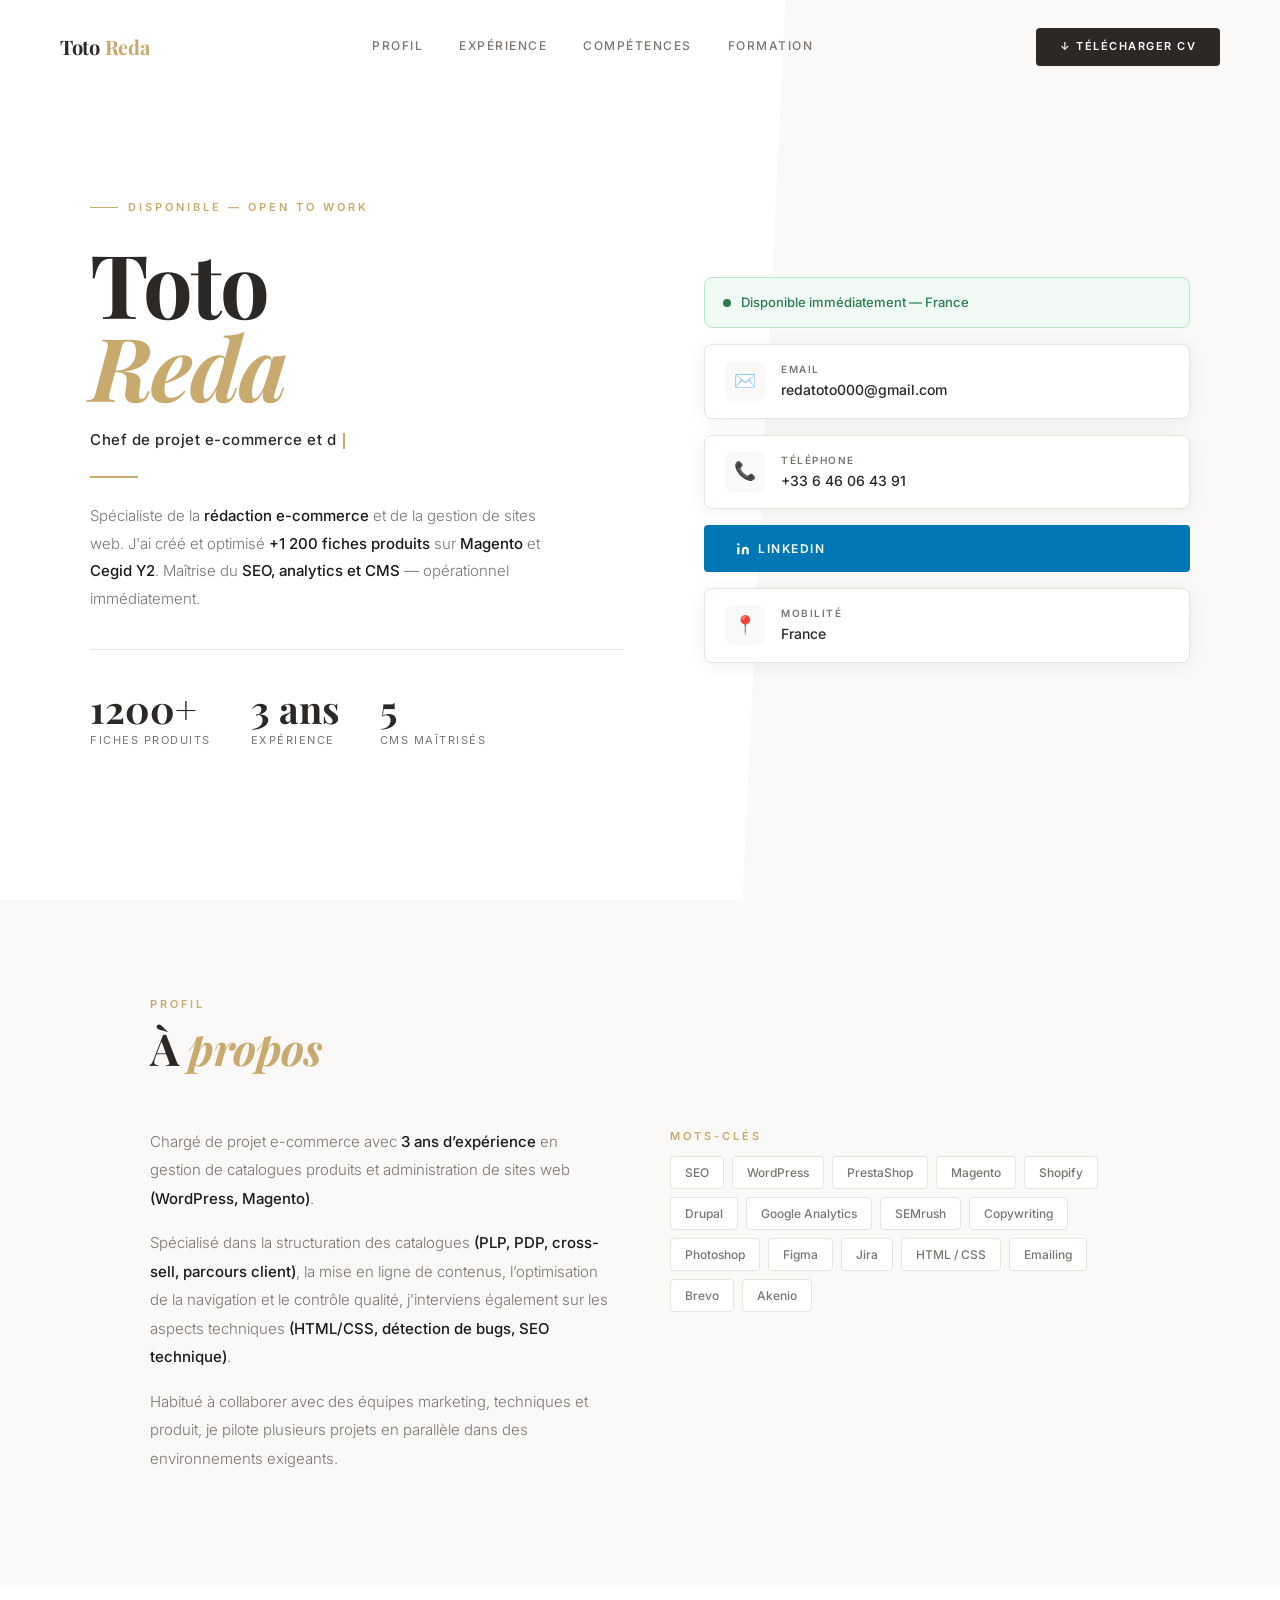
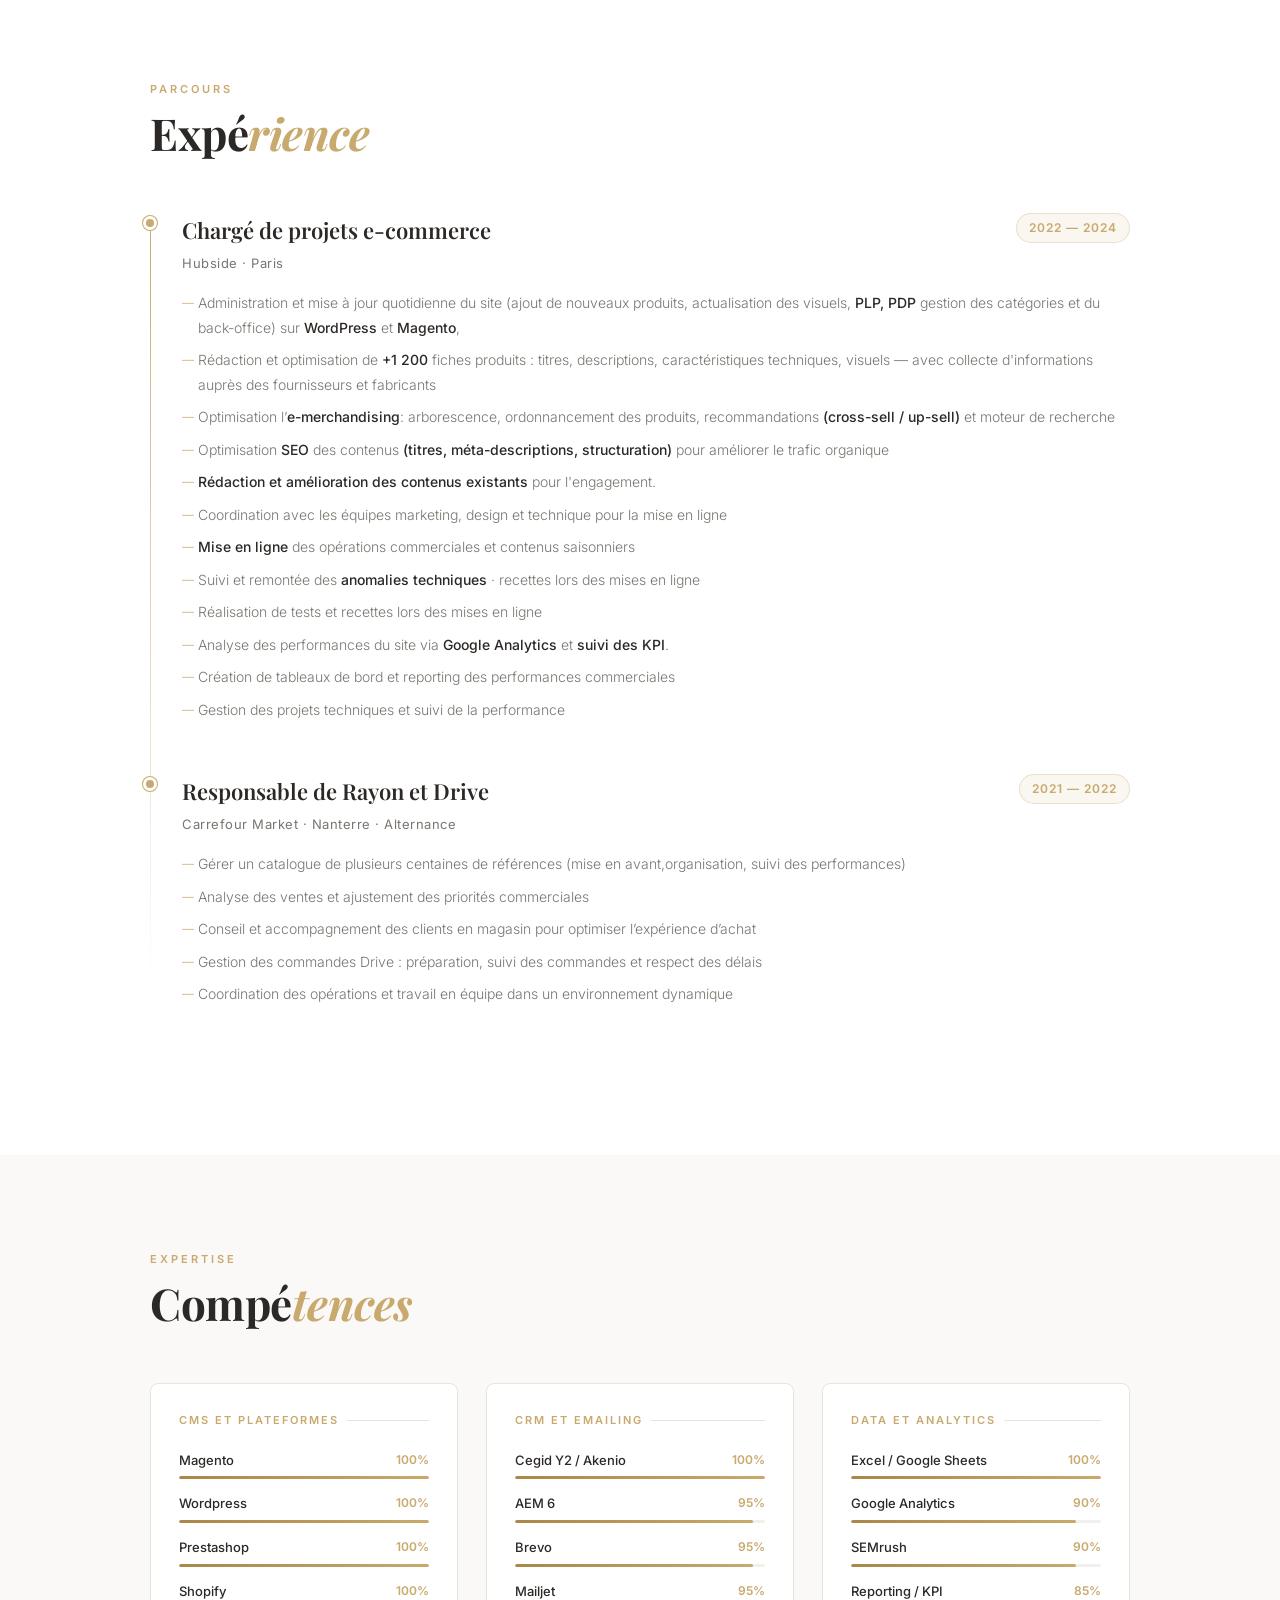
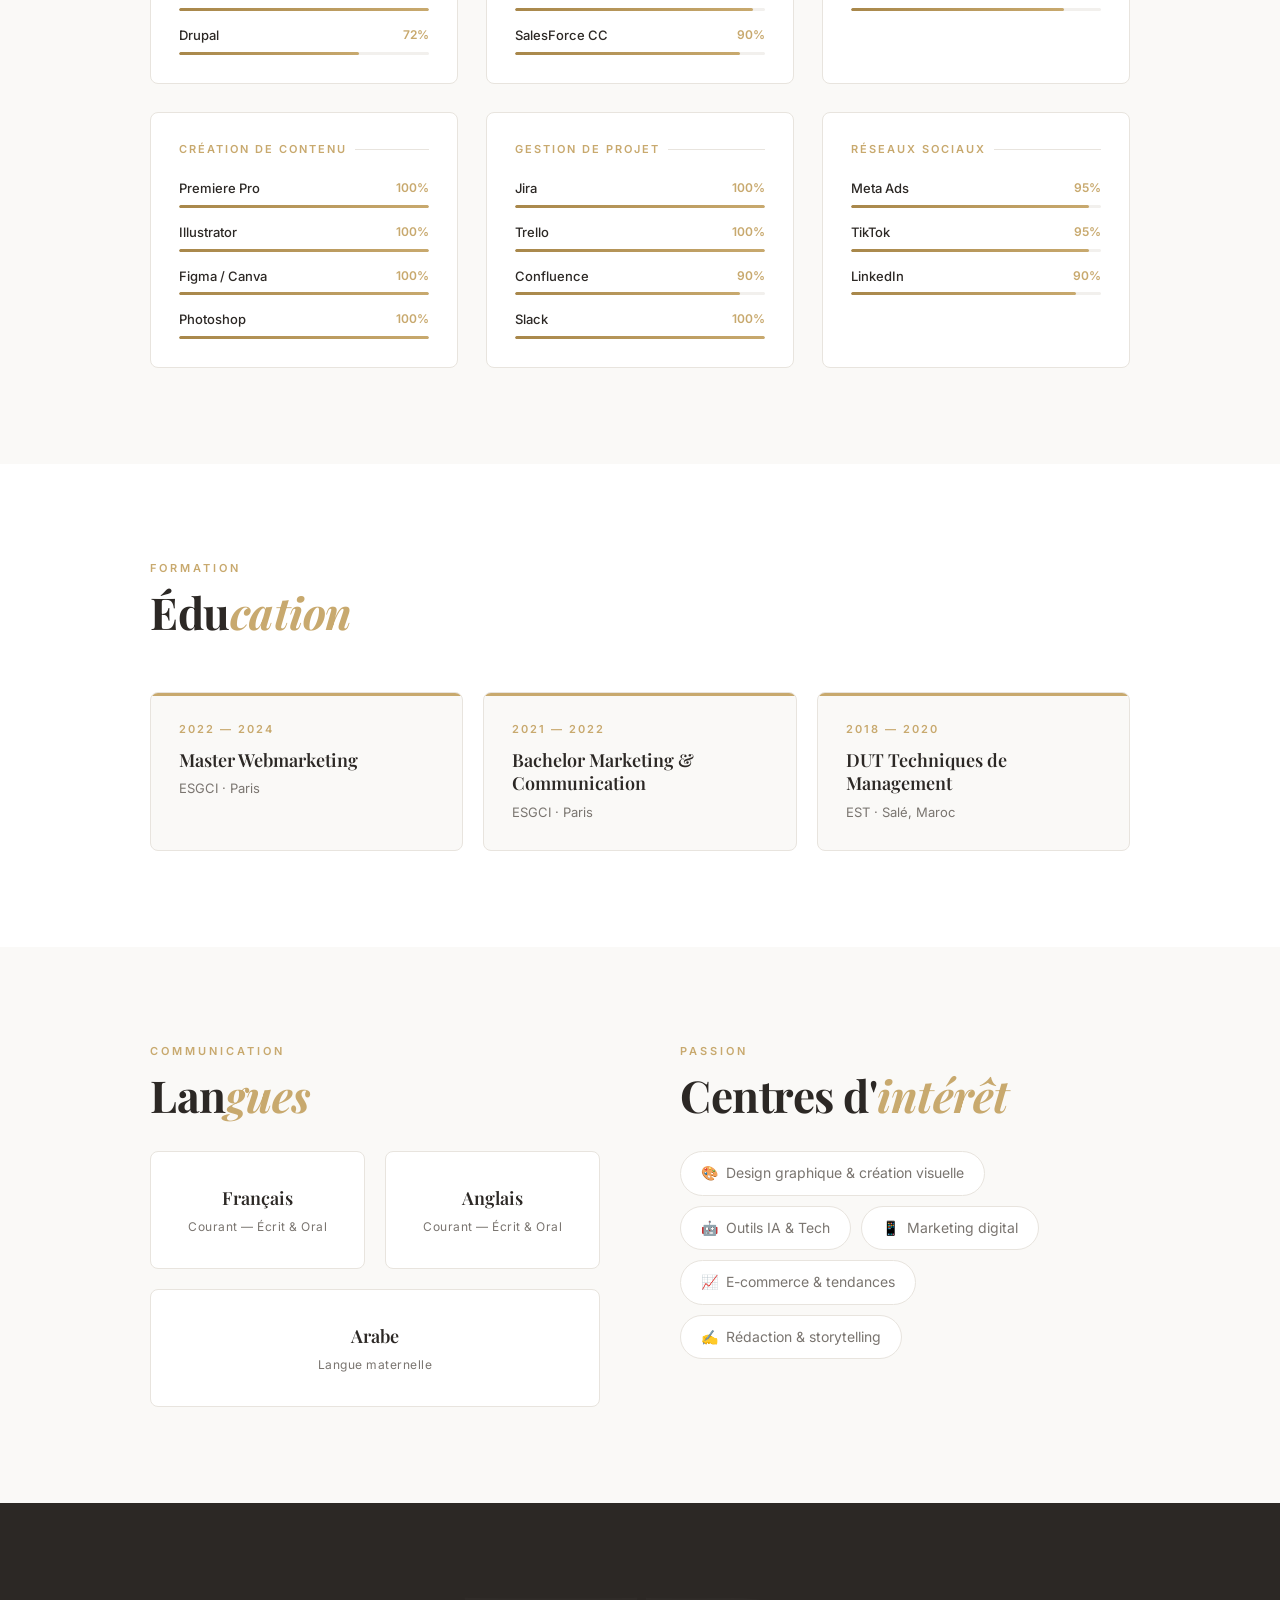
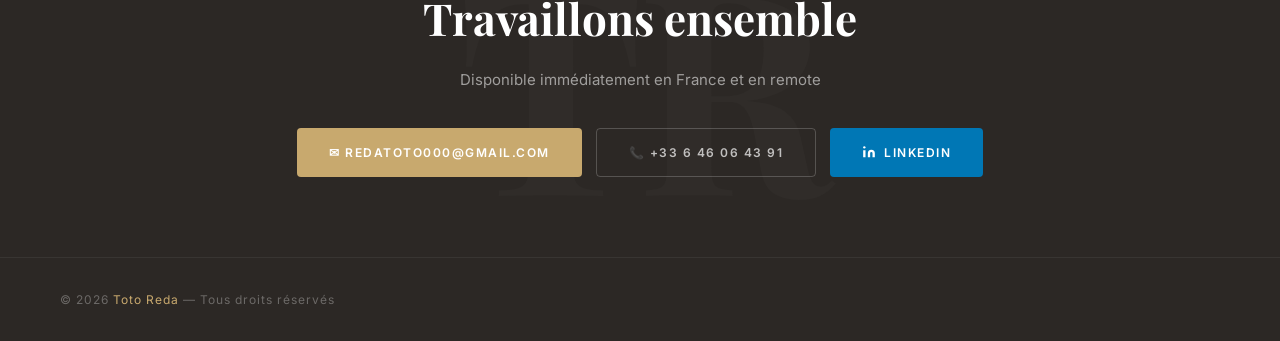
==== commit 9f4c86a5: "Update title and OG metadata for SEO" ====
--- a/index.html
+++ b/index.html
@@ -3,10 +3,10 @@
 <head>
   <meta charset="UTF-8">
   <meta name="viewport" content="width=device-width, initial-scale=1.0">
-  <title>Toto Reda — Chargé de Marketing Digital & E-commerce</title>
+  <title>Toto Reda — Chef de projet e-commerce et digital</title>
   <meta name="description" content="CV de Toto Reda, spécialiste e-commerce, SEO et rédaction de 
   contenus. +1200 fiches produits, PrestaShop, WordPress, Magento.">
-  <meta property="og:title" content="Toto Reda — Webmaster E-commerce">
+  <meta property="og:title" content="Toto Reda — Chef de projet e-commerce et digital">
   <meta property="og:description" content="+1200 fiches produits optimisées · SEO · PrestaShop
    · WordPress · Magento">
   <meta property="og:type" content="website">
@@ -256,6 +256,7 @@
       <div class="skill-group">
         <div class="sg-title">Gestion de projet</div>
         <div class="skill-item"><div class="skill-header"><span class="skill-name">Jira</span><span class="skill-pct">100%</span></div><div class="skill-bar"><div class="skill-fill" data-width="100"></div></div></div>
+        <div class="skill-item"><div class="skill-header"><span class="skill-name">Trello</span><span class="skill-pct">100%</span></div><div class="skill-bar"><div class="skill-fill" data-width="100"></div></div></div>
         <div class="skill-item"><div class="skill-header"><span class="skill-name">Confluence</span><span class="skill-pct">90%</span></div><div class="skill-bar"><div class="skill-fill" data-width="90"></div></div></div>
         <div class="skill-item"><div class="skill-header"><span class="skill-name">Slack</span><span class="skill-pct">100%</span></div><div class="skill-bar"><div class="skill-fill" data-width="100"></div></div></div>
       </div>
